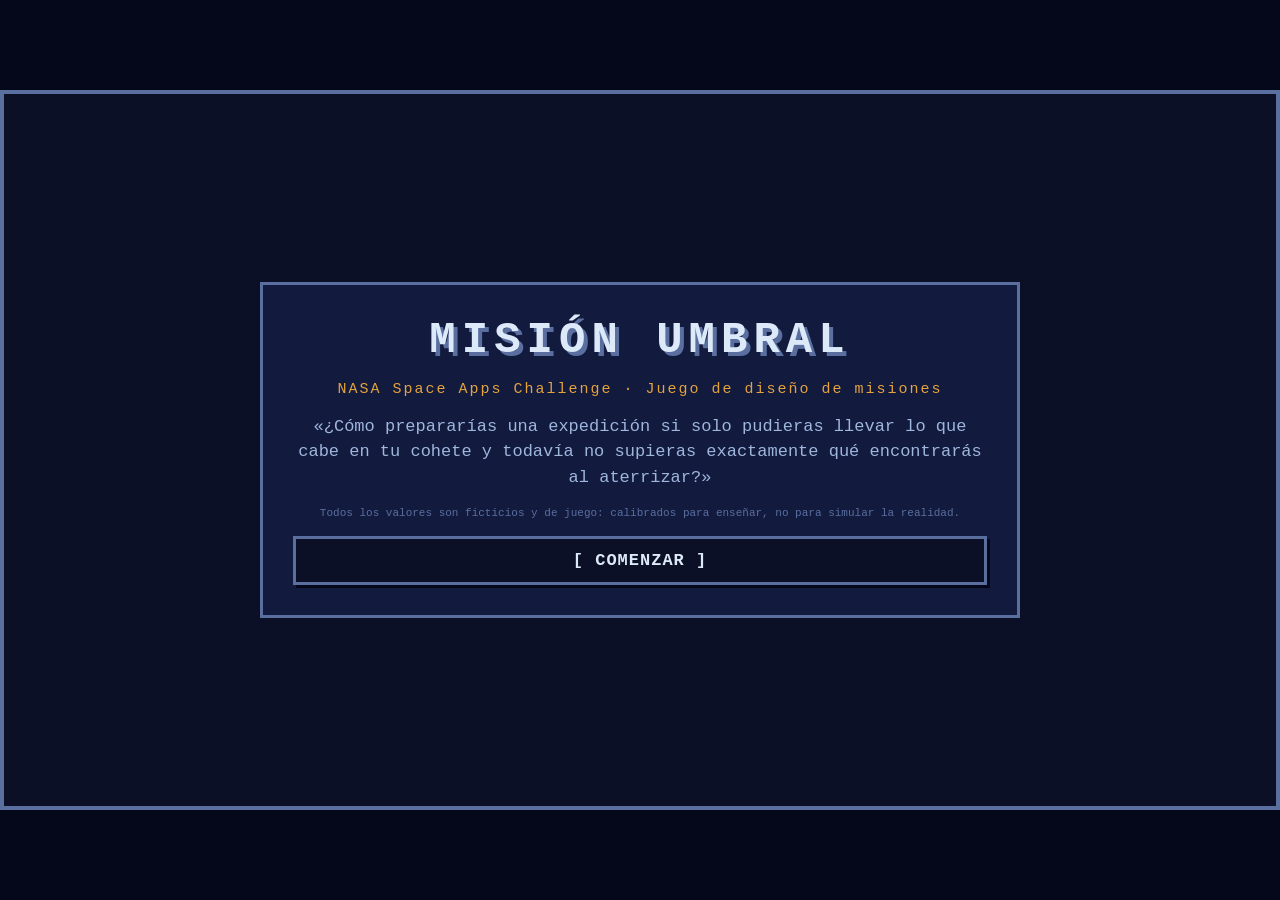
==== index.html @ 5f5737bf "chore: titulo corto de la pestana" ====
<!doctype html>
<html lang="es">
<head>
  <meta charset="utf-8">
  <meta name="viewport" content="width=device-width, initial-scale=1">
  <title>Misión Umbral</title>
  <link rel="stylesheet" href="css/style.css">
</head>
<body>
  <div id="marco">
    <div id="juego"></div>
  </div>
  <script src="js/datos.js"></script>
  <script src="js/motor.js"></script>
  <script src="js/ui.js"></script>
</body>
</html>
---- css/style.css ----
/* MISIÓN UMBRAL — estilos. Pantalla fija 1280×720, estética pixel. */

:root {
  --fondo: #0b1026;
  --panel: #121a3e;
  --borde: #5a6fa0;
  --texto: #dce9f8;
  --apagado: #9fb6dd;
  --acento: #e4a33c;
  --ok: #6fd08c;
  --ambar: #e4a33c;
  --rojo: #e05c5c;
  --nieve: #8fa3cc;
}

* { box-sizing: border-box; margin: 0; padding: 0; }

html, body {
  height: 100%;
  background: #05081a;
  overflow: hidden;
  font-family: 'Courier New', Consolas, monospace;
  color: var(--texto);
}

#marco {
  width: 100vw; height: 100vh;
  display: flex; align-items: center; justify-content: center;
}

#juego {
  width: 1280px; height: 720px;
  flex: 0 0 auto;
  background: var(--fondo);
  transform-origin: center center;
  display: flex; flex-direction: column;
  border: 4px solid var(--borde);
  image-rendering: pixelated;
  position: relative;
  overflow: hidden;
}

/* ---------- cabecera y consola ---------- */

.cabecera {
  display: flex; gap: 16px; align-items: center;
  padding: 10px 16px; min-height: 64px;
  border-bottom: 4px solid var(--borde);
  background: var(--panel);
}

.barra { display: flex; align-items: center; gap: 8px; min-width: 240px; }
.b-icono { font-size: 20px; }
.b-pista {
  width: 110px; height: 14px;
  border: 2px solid var(--borde); background: var(--fondo);
}
.b-relleno { height: 100%; background: var(--nieve); }
.barra.ambar .b-relleno { background: var(--ambar); }
.barra.rojo .b-relleno { background: var(--rojo); }
.b-num { font-size: 14px; font-weight: bold; white-space: nowrap; }

.chips { display: flex; gap: 8px; margin-left: auto; flex-wrap: wrap; justify-content: flex-end; }
.chip {
  border: 2px solid var(--borde); background: var(--fondo);
  padding: 4px 8px; font-size: 13px; font-weight: bold; white-space: nowrap;
}
.chip-reg.ok { border-color: var(--ok); color: var(--ok); }
.chip-reg.ambar { border-color: var(--ambar); color: var(--ambar); }
.chip-reg.rojo { border-color: var(--rojo); color: var(--rojo); }

.consola {
  margin-top: auto;
  border-top: 4px solid var(--borde);
  background: var(--panel);
  padding: 10px 16px; font-size: 15px; min-height: 42px;
  color: var(--acento);
}

/* ---------- paneles ---------- */

main.hangar {
  flex: 1; display: grid;
  grid-template-columns: 1fr 1.15fr 1fr;
  gap: 10px; padding: 10px 12px;
  min-height: 0;
}

.panel {
  border: 3px solid var(--borde); background: var(--panel);
  padding: 10px 12px; overflow: hidden;
  display: flex; flex-direction: column; gap: 6px;
}

.panel h2 {
  font-size: 14px; letter-spacing: 1px; color: var(--acento);
  border-bottom: 2px solid var(--borde); padding-bottom: 4px;
}

.panel h3 { font-size: 13px; color: var(--apagado); margin: 6px 0 2px; }

#cv-mapa { width: 100%; height: auto; image-rendering: pixelated; border: 2px solid var(--borde); }
.escena { width: 1280px; height: 440px; image-rendering: pixelated; display: block; }

.dato { font-size: 13px; color: var(--apagado); line-height: 1.35; }
.nota { font-size: 11px; color: var(--borde); line-height: 1.3; margin-top: auto; }
.alerta { color: var(--rojo); font-weight: bold; }
.ambar { color: var(--ambar); font-weight: bold; }
.ok { color: var(--ok); font-weight: bold; }

/* ---------- listas de equipo ---------- */

.lista { overflow-y: auto; display: flex; flex-direction: column; gap: 4px; min-height: 0; }
.item {
  display: flex; align-items: center; gap: 8px;
  border: 2px solid var(--borde); padding: 5px 8px; font-size: 13px;
  background: var(--fondo);
}
.item.elegido { border-color: var(--acento); }
.i-icono { width: 22px; text-align: center; }
.i-nombre { flex: 1; }
.i-datos { color: var(--apagado); font-size: 12px; white-space: nowrap; }

/* ---------- botones ---------- */

.btn {
  font-family: inherit; font-weight: bold; font-size: 14px;
  letter-spacing: 1px; cursor: pointer;
  color: var(--texto); background: var(--fondo);
  border: 3px solid var(--borde);
  padding: 8px 12px;
  box-shadow: 3px 3px 0 #05081a;
}
.btn:hover:not(:disabled) { border-color: var(--acento); color: var(--acento); }
.btn:active:not(:disabled) { transform: translate(2px, 2px); box-shadow: 1px 1px 0 #05081a; }
.btn:disabled { opacity: 0.4; cursor: not-allowed; }
.btn.activo { border-color: var(--acento); color: var(--acento); background: #1a2350; }
.btn.grande { font-size: 17px; padding: 12px 22px; }
.btn.peligro { border-color: var(--rojo); }
.btn.peligro:hover:not(:disabled) { color: var(--rojo); }
.btn.mini { font-size: 11px; padding: 4px 8px; box-shadow: 2px 2px 0 #05081a; }

.fila-botones { display: flex; gap: 8px; flex-wrap: wrap; justify-content: center; padding: 4px 0; }

/* ---------- tablas ---------- */

.tabla { border-collapse: collapse; width: 100%; font-size: 13px; }
.tabla th, .tabla td {
  border: 2px solid var(--borde); padding: 4px 6px; text-align: center;
}
.tabla th { color: var(--acento); }
.tabla td:first-child { text-align: left; }

/* ---------- bandas (viaje / superficie) ---------- */

.banda {
  padding: 10px 16px; text-align: center;
  display: flex; flex-direction: column; gap: 8px;
  font-size: 15px;
}
.banda.evento { border-top: 3px solid var(--ambar); }

.comparar { display: flex; gap: 14px; justify-content: center; }
.opcion {
  border: 3px solid var(--borde); background: var(--panel);
  padding: 10px 14px; min-width: 280px;
  display: flex; flex-direction: column; gap: 6px; font-size: 14px;
}
.opcion h3 { color: var(--acento); font-size: 13px; }

/* ---------- centro (intro / informe) ---------- */

.centro {
  flex: 1; display: flex; align-items: center; justify-content: center;
  padding: 20px;
}
.intro { max-width: 760px; text-align: center; gap: 16px; padding: 30px; }
.titulo-grande {
  font-size: 44px; letter-spacing: 6px; color: var(--texto);
  text-shadow: 4px 4px 0 var(--borde);
}
.subtitulo { color: var(--acento); font-size: 15px; letter-spacing: 2px; }
.pregunta { font-size: 17px; line-height: 1.5; color: var(--apagado); }

.informe { max-width: 1100px; width: 100%; max-height: 660px; padding: 18px 26px; gap: 8px; }
.informe h1 { font-size: 26px; letter-spacing: 3px; }
.causal { font-size: 15px; line-height: 1.45; }
.dos-columnas { display: grid; grid-template-columns: 1fr 1.2fr; gap: 18px; }
.informe ul { list-style: none; font-size: 13px; }
.historial li { margin-bottom: 6px; line-height: 1.3; color: var(--apagado); }
.historial b { color: var(--texto); }

/* ---------- modal ---------- */

.velo {
  position: absolute; inset: 0;
  background: rgba(5, 8, 26, 0.85);
  display: flex; align-items: center; justify-content: center;
  z-index: 10;
}
.modal { max-width: 720px; width: 90%; gap: 8px; padding: 20px 26px; font-size: 15px; }
.modal h2 { font-size: 16px; }
.modal hr { border: 1px solid var(--borde); margin: 6px 0; }
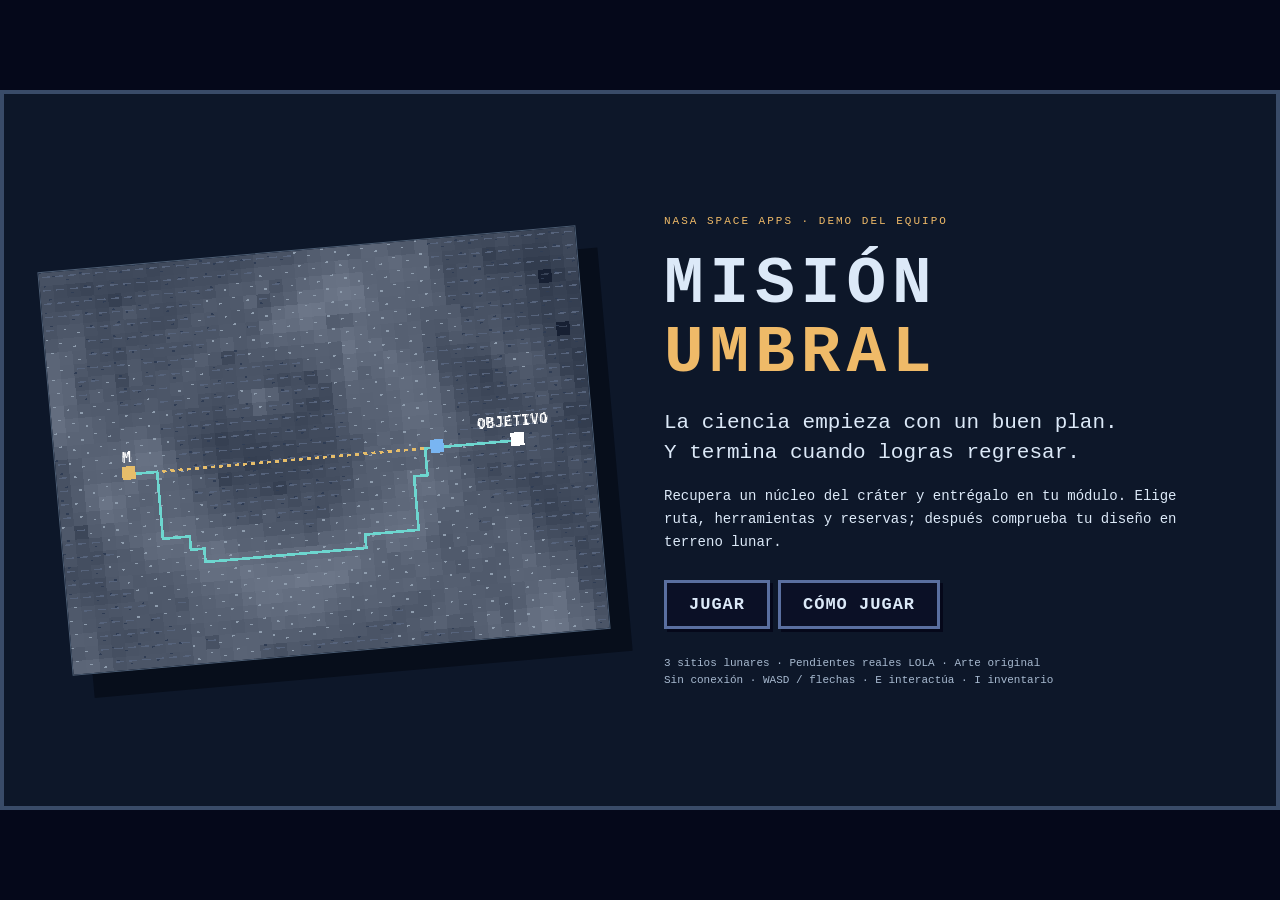
==== commit bee93aae: "feat(lunar): mapas de pendientes NASA top-down, exploracion 2D, inventario y tutorial AIDA integrado" ====
--- a/index.html
+++ b/index.html
@@ -5,6 +5,7 @@
   <meta name="viewport" content="width=device-width, initial-scale=1">
   <title>Misión Umbral</title>
   <link rel="stylesheet" href="css/style.css">
+  <link rel="stylesheet" href="css/lunar.css">
 </head>
 <body>
   <div id="marco">
@@ -12,6 +13,10 @@
   </div>
   <script src="js/datos.js"></script>
   <script src="js/motor.js"></script>
+  <script src="data/nasa/processed/maps.js"></script>
+  <script src="js/lunar-datos.js"></script>
+  <script src="js/lunar-motor.js"></script>
   <script src="js/ui.js"></script>
+  <script src="js/lunar-ui.js"></script>
 </body>
 </html>
--- a/css/style.css
+++ b/css/style.css
@@ -65,6 +65,8 @@
   border: 2px solid var(--borde); background: var(--fondo);
   padding: 4px 8px; font-size: 13px; font-weight: bold; white-space: nowrap;
 }
+.chip.clicable { cursor: pointer; }
+.chip.clicable:hover { background: #1a2350; }
 .chip-reg.ok { border-color: var(--ok); color: var(--ok); }
 .chip-reg.ambar { border-color: var(--ambar); color: var(--ambar); }
 .chip-reg.rojo { border-color: var(--rojo); color: var(--rojo); }
@@ -101,6 +103,7 @@
 
 #cv-mapa { width: 100%; height: auto; image-rendering: pixelated; border: 2px solid var(--borde); }
 .escena { width: 1280px; height: 440px; image-rendering: pixelated; display: block; }
+.escena-viaje { height: 336px; }
 
 .dato { font-size: 13px; color: var(--apagado); line-height: 1.35; }
 .nota { font-size: 11px; color: var(--borde); line-height: 1.3; margin-top: auto; }
@@ -142,6 +145,20 @@
 
 .fila-botones { display: flex; gap: 8px; flex-wrap: wrap; justify-content: center; padding: 4px 0; }
 
+/* ---------- reserva por tramos ---------- */
+
+.reserva { display: flex; flex-direction: column; gap: 4px; }
+.reserva-fila { display: flex; align-items: center; gap: 6px; font-size: 12px; color: var(--apagado); }
+.reserva-fila .etq { width: 82px; color: var(--texto); }
+.reserva-fila .b-pista { flex: 1; width: auto; }
+.reserva-fila .num { white-space: nowrap; }
+.reserva-fila.ok .b-relleno { background: var(--ok); }
+.reserva-fila.ambar .b-relleno { background: var(--ambar); }
+.reserva-fila.rojo .b-relleno { background: var(--rojo); }
+.btn.mini.cuadrado { padding: 2px 7px; line-height: 1; }
+.chip.ok { border-color: var(--ok); color: var(--ok); }
+.chip.ambar { border-color: var(--ambar); color: var(--ambar); }
+
 /* ---------- tablas ---------- */
 
 .tabla { border-collapse: collapse; width: 100%; font-size: 13px; }
@@ -159,14 +176,16 @@
   font-size: 15px;
 }
 .banda.evento { border-top: 3px solid var(--ambar); }
+.banda.evento.despejado { border-top-color: var(--ok); }
 
 .comparar { display: flex; gap: 14px; justify-content: center; }
 .opcion {
   border: 3px solid var(--borde); background: var(--panel);
-  padding: 10px 14px; min-width: 280px;
-  display: flex; flex-direction: column; gap: 6px; font-size: 14px;
+  padding: 8px 12px; min-width: 280px;
+  display: flex; flex-direction: column; gap: 5px; font-size: 14px;
 }
 .opcion h3 { color: var(--acento); font-size: 13px; }
+.opcion .dato { font-size: 12px; }
 
 /* ---------- centro (intro / informe) ---------- */
 
@@ -185,10 +204,40 @@
 .informe { max-width: 1100px; width: 100%; max-height: 660px; padding: 18px 26px; gap: 8px; }
 .informe h1 { font-size: 26px; letter-spacing: 3px; }
 .causal { font-size: 15px; line-height: 1.45; }
+.informe.compacto { gap: 5px; padding-top: 12px; padding-bottom: 12px; }
+.informe.compacto .causal { font-size: 13px; line-height: 1.3; }
+.causal.comparacion { border-left: 4px solid var(--acento); padding-left: 10px; color: var(--acento); }
 .dos-columnas { display: grid; grid-template-columns: 1fr 1.2fr; gap: 18px; }
 .informe ul { list-style: none; font-size: 13px; }
 .historial li { margin-bottom: 6px; line-height: 1.3; color: var(--apagado); }
 .historial b { color: var(--texto); }
+
+/* ---------- glosario (tooltips de primera vez) ---------- */
+
+.termino {
+  border-bottom: 2px dotted var(--acento);
+  cursor: help;
+}
+.termino:hover { color: var(--acento); }
+
+.burbuja {
+  position: absolute; z-index: 20;
+  width: 330px;
+  pointer-events: none;          /* nunca bloquea lo que hay debajo... */
+  background: var(--panel);
+  border: 3px solid var(--acento);
+  box-shadow: 4px 4px 0 #05081a;
+  padding: 8px 10px;
+  font-size: 13px; line-height: 1.35; color: var(--texto);
+  display: flex; flex-direction: column; gap: 6px;
+}
+.burbuja::before {
+  content: ''; position: absolute; top: -9px; left: 14px;
+  border: 6px solid transparent; border-top: 0;
+  border-bottom-color: var(--acento);
+}
+.burbuja .btn { align-self: flex-end; pointer-events: auto; } /* ...salvo su propio botón */
+.burbuja.derecha::before { left: auto; right: 14px; }
 
 /* ---------- modal ---------- */
 
@@ -201,3 +250,61 @@
 .modal { max-width: 720px; width: 90%; gap: 8px; padding: 20px 26px; font-size: 15px; }
 .modal h2 { font-size: 16px; }
 .modal hr { border: 1px solid var(--borde); margin: 6px 0; }
+
+.control-resaltado {
+  position: relative;
+  z-index: 6;
+  outline: 3px solid var(--acento) !important;
+  box-shadow: 0 0 12px var(--acento);
+  animation: pulsoTutorial 1.2s infinite alternate ease-in-out;
+}
+
+@keyframes pulsoTutorial {
+  from { box-shadow: 0 0 4px var(--acento); }
+  to { box-shadow: 0 0 16px var(--acento); }
+}
+
+.banner-tutorial {
+  background: #0d1a3a;
+  border-bottom: 3px solid var(--acento);
+  padding: 10px 16px;
+  display: flex;
+  align-items: center;
+  justify-content: space-between;
+  gap: 12px;
+  font-size: 13px;
+  line-height: 1.4;
+  color: var(--texto);
+}
+.banner-tutorial .aida-avatar {
+  display: flex;
+  align-items: center;
+  gap: 8px;
+  font-weight: bold;
+  color: var(--acento);
+  white-space: nowrap;
+}
+.banner-tutorial .aida-texto {
+  flex: 1;
+}
+.banner-tutorial .aida-texto b {
+  color: #fff;
+}
+.banner-tutorial .aida-texto em {
+  color: var(--ok);
+  font-style: normal;
+}
+
+.ingenieria { border-left: 3px solid var(--acento); padding: 8px 10px; background: #101a35; font-size: 13px; line-height: 1.45; }
+.ingenieria h3 { color: var(--acento); font-size: 12px; margin-bottom: 6px; }
+.ingenieria ul { padding-left: 18px; }
+.uso-equipo { display: block; font-size: 11px; font-weight: normal; color: var(--apagado); line-height: 1.3; margin-top: 4px; }
+.controles { text-align: center; color: var(--acento); font-size: 13px; padding: 8px; }
+.comparacion { border: 2px solid var(--acento); padding: 10px; font-size: 14px; }
+.hangar > .panel, .modal, .informe { overflow-y: auto; }
+.modal { max-height: 90%; }
+@media (prefers-reduced-motion: no-preference) {
+  .b-relleno { transition: width 180ms ease; }
+  .banda.evento { animation: aparecer 300ms ease-out; }
+  @keyframes aparecer { from { opacity: 0; transform: translateY(8px); } to { opacity: 1; transform: translateY(0); } }
+}
--- a/css/lunar.css
+++ b/css/lunar.css
@@ -0,0 +1,43 @@
+.lunar { font-size:14px; border-color:#394b68!important; }
+.lunar button:focus-visible,.lunar select:focus-visible {outline:3px solid #94e7f2;outline-offset:2px}
+.lunar a {color:#94e7f2}.lunar small {color:#a8bad0;font-size:11px;line-height:1.5;display:block}
+.l-header {display:flex;align-items:center;gap:14px;padding:13px 18px;background:#111c31;border-bottom:1px solid #3b4a61;min-height:65px}
+.l-header b {letter-spacing:2px}.l-header small {font-size:9px;letter-spacing:1px;margin-top:4px}
+.l-header nav {display:flex;gap:20px;flex:1;justify-content:center;color:#8397b2;font-size:11px}
+.l-header nav .active {color:#f3bb66}.l-header .btn {font-size:10px;padding:7px}
+.l-kicker {font-size:11px;color:#efba68;letter-spacing:2px;margin-bottom:8px}
+.l-intro {height:100%;display:grid;grid-template-columns:1fr 1fr;align-items:center;background:#0d1729;position:relative;padding:50px;gap:48px}
+.l-intro canvas {width:540px;height:405px;image-rendering:pixelated;border:1px solid #4c5d73;transform:rotate(-5deg);box-shadow:20px 24px 0 #070e1b}
+.l-intro section {z-index:1}.l-intro h1 {font-size:66px;line-height:1.05;letter-spacing:6px;margin:20px 0}.l-intro em {font-style:normal;color:#efba68}
+.l-intro p {line-height:1.65;margin-bottom:18px}.l-intro .l-lead {font-size:21px;line-height:1.4}.l-intro .fila-botones {justify-content:flex-start;margin:22px 0}
+.l-hangar {display:grid;grid-template-columns:1.05fr .9fr 1.05fr;gap:12px;padding:12px;flex:1;min-height:0}
+.l-panel {border:1px solid #3c4d65;background:#101b2e;padding:14px;display:flex;flex-direction:column;gap:10px;min-height:0;overflow-y:auto}
+.l-panel h2 {font-size:19px;line-height:1.3;color:#e4ecf4}.l-panel label {font-size:11px;color:#a8bad0;display:flex;flex-direction:column;gap:5px}
+.lunar select {width:100%;color:#e5ecf4;background:#16253a;border:1px solid #52637c;padding:8px;font:13px 'Courier New',monospace}
+#l-map {width:100%;height:190px;object-fit:contain;background:#080f1e;image-rendering:pixelated}
+.l-legend {display:flex;gap:12px;font-size:10px;color:#c6d4e4;justify-content:center}
+.l-route {text-align:left;background:#162338;color:#e1e9f5;border:1px solid #4b5a70;padding:9px;font:12px 'Courier New',monospace;cursor:pointer}
+.l-route span {display:block;margin:5px 0}.lunar .chosen {border-color:#e9b568!important;background:#273047!important}.l-route b {color:#f3be75}
+.l-tabs {display:grid;grid-template-columns:1fr 1fr;gap:4px}.l-tabs button {padding:8px 3px;font:11px 'Courier New',monospace;background:#142237;color:#d7e3f0;border:1px solid #526179;cursor:pointer}
+.l-items {display:flex;flex-direction:column;gap:5px}.l-items button {display:flex;align-items:center;justify-content:space-between;gap:4px;text-align:left;padding:9px 7px;font:12px 'Courier New',monospace;color:#e1eaf5;background:#162338;border:1px solid #4b5a70;cursor:pointer}
+.l-items small {font-size:10px}.l-detail {padding:13px;border-left:2px solid #e4a33c;background:#17243b;min-height:155px;display:flex;flex-direction:column;gap:9px}.l-detail p {line-height:1.5;font-size:13px}.l-detail .btn {align-self:flex-start;font-size:12px}.l-load {border-top:1px solid #526179;padding-top:10px;font-size:12px;line-height:1.6}
+.l-big {display:flex;align-items:baseline;gap:12px}.l-big strong {font-size:39px;color:#f4c17d}.l-big span {font-size:12px;color:#acbfd5}.l-energy {height:8px;background:#283850}.l-energy span {display:block;background:#d3a05a;height:100%}
+.l-table {width:100%;border-collapse:collapse;font-size:12px}.l-table td,.l-table th {padding:8px 2px;border-bottom:1px solid #324359;text-align:left}.l-table td:last-child,.l-table th:last-child {text-align:right;white-space:nowrap}.l-table th {color:#f0c180}
+.l-check {padding:10px;background:#152c32;border:1px solid #416455;font-size:12px;line-height:1.5}.l-check p+p {margin-top:6px}.l-check.danger {border-color:#c56b75;background:#321e2c}
+.l-footer {padding:9px 16px;min-height:35px;background:#15233a;border-top:1px solid #40526b;font-size:12px;color:#d5e1ed;line-height:1.4}
+.l-travel {display:grid;grid-template-columns:1fr 1.1fr;gap:40px;padding:45px;flex:1;align-items:center}.l-travel h1 {font-size:33px;line-height:1.25;margin:15px 0 20px}.l-travel p {line-height:1.6}.l-travel canvas {width:100%;image-rendering:pixelated;margin:20px 0}.l-options {display:grid;grid-template-columns:1fr 1fr;gap:12px}.l-options article {border:1px solid #58647c;padding:12px;display:flex;flex-direction:column;gap:12px}.l-options h3 {color:#efbb70}
+.l-surface {flex:1;min-height:0;display:flex;flex-direction:column}.l-hud {display:flex;justify-content:space-between;padding:12px 18px;gap:14px;background:#152239}.l-hud b {display:block;margin-top:5px;font-size:14px}.l-hud small {font-size:10px}.l-field {position:relative;flex:1;min-height:0;background:#131d2b;overflow:hidden}#l-field {width:100%;height:100%;object-fit:contain;image-rendering:pixelated;display:block}.l-minimap {position:absolute;right:14px;top:14px;border:2px solid #61738b;background:#101b2e;padding:5px;width:174px}.l-minimap canvas {width:160px;height:120px;display:block;image-rendering:pixelated}.l-minimap span {font-size:9px;display:block;margin-top:4px}.l-compass {position:absolute;left:18px;top:15px;color:white;font-size:13px;background:#152239;padding:6px}.l-interaction {display:flex;align-items:center;justify-content:space-between;gap:12px;padding:12px 16px;background:#152239;min-height:70px}.l-interaction>div {flex:1}.l-interaction small {margin-top:6px}.l-interaction .btn {font-size:11px;padding:8px}
+.l-report {width:880px;margin:auto;padding:20px;overflow-y:auto;max-height:580px}.l-report h1 {font-size:34px;margin:12px 0}.l-score {display:flex;align-items:center;gap:20px;padding:15px 0;border-bottom:1px solid #48607b}.l-score strong {font-size:45px;color:#e8bb6e}.l-score span {font-size:12px;line-height:1.5}.l-score b {margin-left:auto;color:#82d5b5;font-size:12px}.l-cause {font-size:15px;line-height:1.6;margin:18px 0}.l-report .l-table {margin:15px 0}.l-report .fila-botones {margin-top:18px}.l-modal {background:#111e32!important;border-color:#6b819e!important;gap:15px!important;line-height:1.6}.l-modal .l-detail {min-height:100px}.banner-tutorial {min-height:62px;font-size:12px!important;padding:8px 14px!important}.banner-tutorial p {flex:1}.banner-tutorial .btn {font-size:10px}
+/* Keep the complete default plan and launch action visible with AIDA open. */
+.l-hangar .l-panel {gap:7px;padding:12px}
+.l-hangar #l-map {height:145px;flex-shrink:0}
+.l-hangar .l-route {padding:7px;flex-shrink:0}
+.l-hangar .l-table td,.l-hangar .l-table th {padding:5px 2px}
+.l-hangar .l-big strong {font-size:31px}
+.l-hangar .l-detail {min-height:140px;padding:10px;gap:7px}
+.l-hangar .l-check {padding:7px}
+.l-hangar .btn {font-size:12px;padding:7px 9px}
+.l-hangar .btn.grande {font-size:14px;padding:9px}
+.l-hangar .l-kicker {margin-bottom:4px}
+.l-hangar .l-panel>p {font-size:12px;line-height:1.4}
+.l-hangar .l-panel:last-child>button[data-l="launch"] {position:sticky;bottom:0;background:#25314a;flex-shrink:0;margin-top:auto}
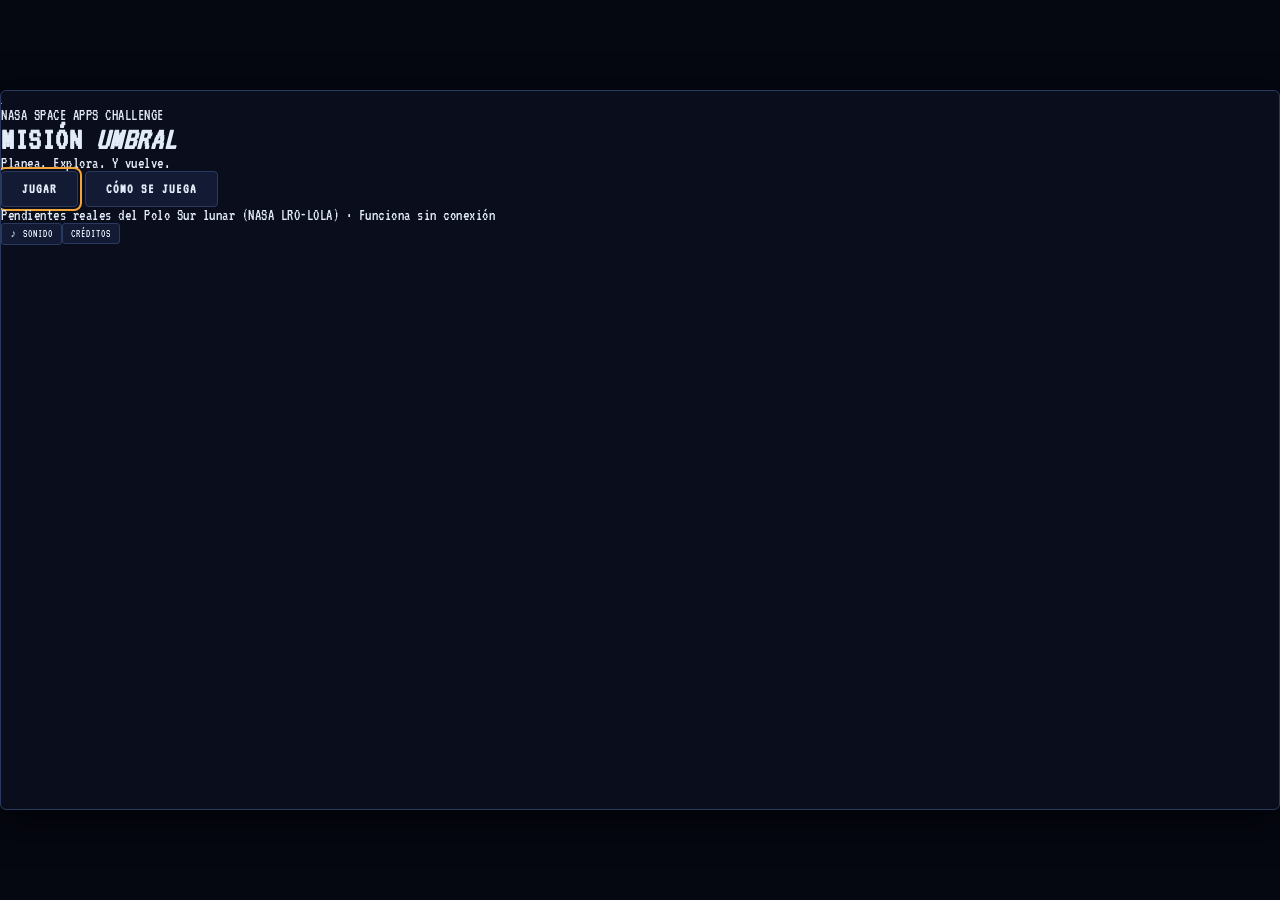
==== commit e6fb7611: "style(typography): tipografia pixel art VT323 / Courier New y pixel rendering en interfaz" ====
--- a/index.html
+++ b/index.html
@@ -4,6 +4,9 @@
   <meta charset="utf-8">
   <meta name="viewport" content="width=device-width, initial-scale=1">
   <title>Misión Umbral</title>
+  <link rel="preconnect" href="https://fonts.googleapis.com">
+  <link rel="preconnect" href="https://fonts.gstatic.com" crossorigin>
+  <link href="https://fonts.googleapis.com/css2?family=Press+Start+2P&family=VT323&display=swap" rel="stylesheet">
   <link rel="stylesheet" href="css/style.css">
   <link rel="stylesheet" href="css/lunar.css">
 </head>
--- a/css/style.css
+++ b/css/style.css
@@ -1,26 +1,39 @@
-/* MISIÓN UMBRAL — estilos. Pantalla fija 1280×720, estética pixel. */
+/* MISIÓN UMBRAL — estilos con estética espacial limpia, minimalista y legible. */
 
 :root {
-  --fondo: #0b1026;
-  --panel: #121a3e;
-  --borde: #5a6fa0;
-  --texto: #dce9f8;
-  --apagado: #9fb6dd;
-  --acento: #e4a33c;
-  --ok: #6fd08c;
-  --ambar: #e4a33c;
-  --rojo: #e05c5c;
-  --nieve: #8fa3cc;
+  --fondo: #0a0e1c;
+  --panel: #10162b;
+  --panel-destacado: #151d38;
+  --borde: #2a3a5e;
+  --borde-tenue: #1c2742;
+  --texto: #e2ecf8;
+  --apagado: #8a9fc4;
+  --acento: #f0a53b;
+  --acento-hover: #ffbe5e;
+  --ok: #52c785;
+  --ambar: #e8a838;
+  --rojo: #e85555;
+  --nieve: #7890b8;
+  --radio: 6px;
 }
 
 * { box-sizing: border-box; margin: 0; padding: 0; }
+
+button, input, select, textarea {
+  font-family: inherit;
+  color: inherit;
+}
 
 html, body {
   height: 100%;
-  background: #05081a;
+  background: #050711;
   overflow: hidden;
-  font-family: 'Courier New', Consolas, monospace;
+  font-family: 'VT323', 'Courier New', Consolas, monospace;
+  font-size: 16px;
+  letter-spacing: 0.5px;
   color: var(--texto);
+  image-rendering: pixelated;
+  -webkit-font-smoothing: none;
 }
 
 #marco {
@@ -34,7 +47,9 @@
   background: var(--fondo);
   transform-origin: center center;
   display: flex; flex-direction: column;
-  border: 4px solid var(--borde);
+  border: 1px solid var(--borde);
+  border-radius: var(--radio);
+  box-shadow: 0 10px 40px rgba(0, 0, 0, 0.6);
   image-rendering: pixelated;
   position: relative;
   overflow: hidden;
@@ -44,39 +59,44 @@
 
 .cabecera {
   display: flex; gap: 16px; align-items: center;
-  padding: 10px 16px; min-height: 64px;
-  border-bottom: 4px solid var(--borde);
+  padding: 10px 20px; min-height: 58px;
+  border-bottom: 1px solid var(--borde);
   background: var(--panel);
 }
 
-.barra { display: flex; align-items: center; gap: 8px; min-width: 240px; }
-.b-icono { font-size: 20px; }
+.barra { display: flex; align-items: center; gap: 8px; min-width: 220px; }
+.b-icono { font-size: 16px; opacity: 0.9; }
 .b-pista {
-  width: 110px; height: 14px;
-  border: 2px solid var(--borde); background: var(--fondo);
-}
-.b-relleno { height: 100%; background: var(--nieve); }
+  width: 110px; height: 10px;
+  border-radius: 4px;
+  border: 1px solid var(--borde); background: var(--fondo);
+  overflow: hidden;
+}
+.b-relleno { height: 100%; background: var(--nieve); transition: width 0.3s ease; }
 .barra.ambar .b-relleno { background: var(--ambar); }
 .barra.rojo .b-relleno { background: var(--rojo); }
-.b-num { font-size: 14px; font-weight: bold; white-space: nowrap; }
-
-.chips { display: flex; gap: 8px; margin-left: auto; flex-wrap: wrap; justify-content: flex-end; }
+.b-num { font-size: 13px; font-weight: 600; white-space: nowrap; color: var(--texto); }
+
+.chips { display: flex; gap: 8px; margin-left: auto; flex-wrap: wrap; justify-content: flex-end; align-items: center; }
 .chip {
-  border: 2px solid var(--borde); background: var(--fondo);
-  padding: 4px 8px; font-size: 13px; font-weight: bold; white-space: nowrap;
-}
-.chip.clicable { cursor: pointer; }
-.chip.clicable:hover { background: #1a2350; }
+  border: 1px solid var(--borde); background: rgba(255, 255, 255, 0.03);
+  border-radius: 4px;
+  padding: 4px 10px; font-size: 12px; font-weight: 600; white-space: nowrap;
+}
+.chip.clicable { cursor: pointer; transition: all 0.2s ease; }
+.chip.clicable:hover { background: var(--panel-destacado); border-color: var(--acento); }
 .chip-reg.ok { border-color: var(--ok); color: var(--ok); }
 .chip-reg.ambar { border-color: var(--ambar); color: var(--ambar); }
 .chip-reg.rojo { border-color: var(--rojo); color: var(--rojo); }
 
 .consola {
   margin-top: auto;
-  border-top: 4px solid var(--borde);
-  background: var(--panel);
-  padding: 10px 16px; font-size: 15px; min-height: 42px;
+  border-top: 1px solid var(--borde);
+  background: #090e1c;
+  padding: 9px 20px; font-size: 15px; min-height: 38px;
   color: var(--acento);
+  display: flex; align-items: center; gap: 8px;
+  font-family: inherit;
 }
 
 /* ---------- paneles ---------- */
@@ -84,88 +104,106 @@
 main.hangar {
   flex: 1; display: grid;
   grid-template-columns: 1fr 1.15fr 1fr;
-  gap: 10px; padding: 10px 12px;
+  gap: 12px; padding: 12px 16px;
   min-height: 0;
+  background: var(--fondo);
 }
 
 .panel {
-  border: 3px solid var(--borde); background: var(--panel);
-  padding: 10px 12px; overflow: hidden;
-  display: flex; flex-direction: column; gap: 6px;
+  border: 1px solid var(--borde); background: var(--panel);
+  border-radius: var(--radio);
+  padding: 12px 14px; overflow: hidden;
+  display: flex; flex-direction: column; gap: 8px;
 }
 
 .panel h2 {
-  font-size: 14px; letter-spacing: 1px; color: var(--acento);
-  border-bottom: 2px solid var(--borde); padding-bottom: 4px;
-}
-
-.panel h3 { font-size: 13px; color: var(--apagado); margin: 6px 0 2px; }
-
-#cv-mapa { width: 100%; height: auto; image-rendering: pixelated; border: 2px solid var(--borde); }
+  font-size: 12px; font-weight: 700; letter-spacing: 1.5px; color: var(--acento);
+  border-bottom: 1px solid var(--borde-tenue); padding-bottom: 6px;
+  margin-bottom: 2px;
+}
+
+.panel h3 { font-size: 12px; font-weight: 600; color: var(--apagado); margin: 4px 0 2px; }
+
+#cv-mapa {
+  width: 100%; height: auto; image-rendering: pixelated;
+  border: 1px solid var(--borde); border-radius: 4px; background: #060914;
+}
 .escena { width: 1280px; height: 440px; image-rendering: pixelated; display: block; }
 .escena-viaje { height: 336px; }
 
-.dato { font-size: 13px; color: var(--apagado); line-height: 1.35; }
-.nota { font-size: 11px; color: var(--borde); line-height: 1.3; margin-top: auto; }
-.alerta { color: var(--rojo); font-weight: bold; }
-.ambar { color: var(--ambar); font-weight: bold; }
-.ok { color: var(--ok); font-weight: bold; }
+.dato { font-size: 12px; color: var(--apagado); line-height: 1.4; }
+.nota { font-size: 11px; color: #5f749a; line-height: 1.35; margin-top: auto; }
+.alerta { color: var(--rojo); font-weight: 600; }
+.ambar { color: var(--ambar); font-weight: 600; }
+.ok { color: var(--ok); font-weight: 600; }
 
 /* ---------- listas de equipo ---------- */
 
-.lista { overflow-y: auto; display: flex; flex-direction: column; gap: 4px; min-height: 0; }
+.lista { overflow-y: auto; display: flex; flex-direction: column; gap: 5px; min-height: 0; padding-right: 3px; }
+.lista::-webkit-scrollbar { width: 4px; }
+.lista::-webkit-scrollbar-thumb { background: var(--borde); border-radius: 2px; }
+
 .item {
   display: flex; align-items: center; gap: 8px;
-  border: 2px solid var(--borde); padding: 5px 8px; font-size: 13px;
-  background: var(--fondo);
-}
-.item.elegido { border-color: var(--acento); }
-.i-icono { width: 22px; text-align: center; }
-.i-nombre { flex: 1; }
-.i-datos { color: var(--apagado); font-size: 12px; white-space: nowrap; }
-
-/* ---------- botones ---------- */
+  border: 1px solid var(--borde-tenue); padding: 6px 10px; font-size: 12px;
+  background: rgba(255, 255, 255, 0.02);
+  border-radius: 4px;
+  transition: border-color 0.2s, background 0.2s;
+}
+.item:hover { background: rgba(255, 255, 255, 0.04); }
+.item.elegido { border-color: var(--acento); background: rgba(240, 165, 59, 0.08); }
+.i-icono { width: 20px; text-align: center; font-size: 14px; }
+.i-nombre { flex: 1; font-weight: 500; }
+.i-datos { color: var(--apagado); font-size: 11px; white-space: nowrap; }
+
+/* ---------- botones minimalistas ---------- */
 
 .btn {
-  font-family: inherit; font-weight: bold; font-size: 14px;
+  font-family: inherit; font-weight: normal; font-size: 14px;
   letter-spacing: 1px; cursor: pointer;
-  color: var(--texto); background: var(--fondo);
-  border: 3px solid var(--borde);
-  padding: 8px 12px;
-  box-shadow: 3px 3px 0 #05081a;
-}
-.btn:hover:not(:disabled) { border-color: var(--acento); color: var(--acento); }
-.btn:active:not(:disabled) { transform: translate(2px, 2px); box-shadow: 1px 1px 0 #05081a; }
-.btn:disabled { opacity: 0.4; cursor: not-allowed; }
-.btn.activo { border-color: var(--acento); color: var(--acento); background: #1a2350; }
-.btn.grande { font-size: 17px; padding: 12px 22px; }
-.btn.peligro { border-color: var(--rojo); }
-.btn.peligro:hover:not(:disabled) { color: var(--rojo); }
-.btn.mini { font-size: 11px; padding: 4px 8px; box-shadow: 2px 2px 0 #05081a; }
+  color: var(--texto); background: #131a33;
+  border: 1px solid var(--borde);
+  border-radius: 4px;
+  padding: 6px 12px;
+  box-shadow: none;
+  transition: all 0.15s ease-in-out;
+}
+.btn:hover:not(:disabled) {
+  border-color: var(--acento); color: #fff; background: #1b2548;
+}
+.btn:active:not(:disabled) { transform: scale(0.98); }
+.btn:disabled { opacity: 0.35; cursor: not-allowed; }
+.btn.activo {
+  border-color: var(--acento); color: #fff; background: rgba(240, 165, 59, 0.2);
+}
+.btn.grande { font-size: 14px; font-weight: 700; padding: 10px 20px; }
+.btn.peligro { border-color: var(--rojo); color: #ff9191; background: rgba(232, 85, 85, 0.12); }
+.btn.peligro:hover:not(:disabled) { color: #fff; background: var(--rojo); border-color: var(--rojo); }
+.btn.mini { font-size: 11px; padding: 4px 8px; border-radius: 3px; }
 
 .fila-botones { display: flex; gap: 8px; flex-wrap: wrap; justify-content: center; padding: 4px 0; }
 
 /* ---------- reserva por tramos ---------- */
 
-.reserva { display: flex; flex-direction: column; gap: 4px; }
-.reserva-fila { display: flex; align-items: center; gap: 6px; font-size: 12px; color: var(--apagado); }
-.reserva-fila .etq { width: 82px; color: var(--texto); }
-.reserva-fila .b-pista { flex: 1; width: auto; }
-.reserva-fila .num { white-space: nowrap; }
+.reserva { display: flex; flex-direction: column; gap: 5px; }
+.reserva-fila { display: flex; align-items: center; gap: 8px; font-size: 11px; color: var(--apagado); }
+.reserva-fila .etq { width: 75px; color: var(--texto); font-weight: 500; }
+.reserva-fila .b-pista { flex: 1; width: auto; height: 6px; }
+.reserva-fila .num { white-space: nowrap; font-size: 11px; }
 .reserva-fila.ok .b-relleno { background: var(--ok); }
 .reserva-fila.ambar .b-relleno { background: var(--ambar); }
 .reserva-fila.rojo .b-relleno { background: var(--rojo); }
-.btn.mini.cuadrado { padding: 2px 7px; line-height: 1; }
+.btn.mini.cuadrado { padding: 1px 6px; font-size: 11px; line-height: 1.2; }
 .chip.ok { border-color: var(--ok); color: var(--ok); }
 .chip.ambar { border-color: var(--ambar); color: var(--ambar); }
 
-/* ---------- tablas ---------- */
-
-.tabla { border-collapse: collapse; width: 100%; font-size: 13px; }
+/* ---------- tablas limpias ---------- */
+
+.tabla { border-collapse: collapse; width: 100%; font-size: 12px; }
 .tabla th, .tabla td {
-  border: 2px solid var(--borde); padding: 4px 6px; text-align: center;
-}
-.tabla th { color: var(--acento); }
+  border: 1px solid var(--borde-tenue); padding: 5px 8px; text-align: center;
+}
+.tabla th { color: var(--acento); font-weight: 600; font-size: 11px; background: rgba(255, 255, 255, 0.02); }
 .tabla td:first-child { text-align: left; }
 
 /* ---------- bandas (viaje / superficie) ---------- */
@@ -173,116 +211,127 @@
 .banda {
   padding: 10px 16px; text-align: center;
   display: flex; flex-direction: column; gap: 8px;
-  font-size: 15px;
-}
-.banda.evento { border-top: 3px solid var(--ambar); }
-.banda.evento.despejado { border-top-color: var(--ok); }
+  font-size: 14px;
+}
+.banda.evento { border-top: 2px solid var(--ambar); background: rgba(232, 168, 56, 0.05); }
+.banda.evento.despejado { border-top-color: var(--ok); background: rgba(82, 199, 133, 0.05); }
 
 .comparar { display: flex; gap: 14px; justify-content: center; }
 .opcion {
-  border: 3px solid var(--borde); background: var(--panel);
-  padding: 8px 12px; min-width: 280px;
-  display: flex; flex-direction: column; gap: 5px; font-size: 14px;
-}
-.opcion h3 { color: var(--acento); font-size: 13px; }
-.opcion .dato { font-size: 12px; }
+  border: 1px solid var(--borde); background: var(--panel);
+  border-radius: var(--radio);
+  padding: 10px 14px; min-width: 270px;
+  display: flex; flex-direction: column; gap: 6px; font-size: 13px;
+}
+.opcion h3 { color: var(--acento); font-size: 12px; font-weight: 700; letter-spacing: 0.5px; }
+.opcion .dato { font-size: 11px; }
 
 /* ---------- centro (intro / informe) ---------- */
 
 .centro {
   flex: 1; display: flex; align-items: center; justify-content: center;
-  padding: 20px;
-}
-.intro { max-width: 760px; text-align: center; gap: 16px; padding: 30px; }
+  padding: 24px;
+}
+.intro { max-width: 680px; text-align: center; gap: 16px; padding: 36px 40px; }
 .titulo-grande {
-  font-size: 44px; letter-spacing: 6px; color: var(--texto);
-  text-shadow: 4px 4px 0 var(--borde);
-}
-.subtitulo { color: var(--acento); font-size: 15px; letter-spacing: 2px; }
-.pregunta { font-size: 17px; line-height: 1.5; color: var(--apagado); }
-
-.informe { max-width: 1100px; width: 100%; max-height: 660px; padding: 18px 26px; gap: 8px; }
-.informe h1 { font-size: 26px; letter-spacing: 3px; }
-.causal { font-size: 15px; line-height: 1.45; }
-.informe.compacto { gap: 5px; padding-top: 12px; padding-bottom: 12px; }
-.informe.compacto .causal { font-size: 13px; line-height: 1.3; }
-.causal.comparacion { border-left: 4px solid var(--acento); padding-left: 10px; color: var(--acento); }
-.dos-columnas { display: grid; grid-template-columns: 1fr 1.2fr; gap: 18px; }
-.informe ul { list-style: none; font-size: 13px; }
-.historial li { margin-bottom: 6px; line-height: 1.3; color: var(--apagado); }
+  font-size: 40px; letter-spacing: 5px; color: #fff;
+  font-weight: 800;
+  text-shadow: none;
+}
+.subtitulo { color: var(--acento); font-size: 13px; font-weight: 600; letter-spacing: 1.5px; }
+.pregunta { font-size: 15px; line-height: 1.6; color: var(--apagado); }
+
+.informe { max-width: 1000px; width: 100%; max-height: 640px; padding: 22px 30px; gap: 10px; }
+.informe h1 { font-size: 24px; letter-spacing: 2px; }
+.causal { font-size: 14px; line-height: 1.5; color: var(--texto); }
+.informe.compacto { gap: 6px; padding-top: 14px; padding-bottom: 14px; }
+.informe.compacto .causal { font-size: 12px; line-height: 1.4; }
+.causal.comparacion { border-left: 3px solid var(--acento); padding-left: 10px; color: var(--acento); }
+.dos-columnas { display: grid; grid-template-columns: 1fr 1.2fr; gap: 20px; }
+.informe ul { list-style: none; font-size: 12px; }
+.historial li { margin-bottom: 6px; line-height: 1.35; color: var(--apagado); font-size: 11px; }
 .historial b { color: var(--texto); }
 
 /* ---------- glosario (tooltips de primera vez) ---------- */
 
 .termino {
-  border-bottom: 2px dotted var(--acento);
+  border-bottom: 1px dotted var(--acento);
   cursor: help;
 }
 .termino:hover { color: var(--acento); }
 
 .burbuja {
   position: absolute; z-index: 20;
-  width: 330px;
-  pointer-events: none;          /* nunca bloquea lo que hay debajo... */
-  background: var(--panel);
-  border: 3px solid var(--acento);
-  box-shadow: 4px 4px 0 #05081a;
-  padding: 8px 10px;
-  font-size: 13px; line-height: 1.35; color: var(--texto);
-  display: flex; flex-direction: column; gap: 6px;
+  width: 310px;
+  pointer-events: none;
+  background: #141c36;
+  border: 1px solid var(--acento);
+  border-radius: var(--radio);
+  box-shadow: 0 8px 24px rgba(0, 0, 0, 0.6);
+  padding: 10px 12px;
+  font-size: 12px; line-height: 1.4; color: var(--texto);
+  display: flex; flex-direction: column; gap: 8px;
 }
 .burbuja::before {
-  content: ''; position: absolute; top: -9px; left: 14px;
+  content: ''; position: absolute; top: -6px; left: 16px;
   border: 6px solid transparent; border-top: 0;
   border-bottom-color: var(--acento);
 }
-.burbuja .btn { align-self: flex-end; pointer-events: auto; } /* ...salvo su propio botón */
-.burbuja.derecha::before { left: auto; right: 14px; }
+.burbuja .btn { align-self: flex-end; pointer-events: auto; }
+.burbuja.derecha::before { left: auto; right: 16px; }
 
 /* ---------- modal ---------- */
 
 .velo {
   position: absolute; inset: 0;
-  background: rgba(5, 8, 26, 0.85);
+  background: rgba(5, 7, 17, 0.82);
+  backdrop-filter: blur(2px);
   display: flex; align-items: center; justify-content: center;
   z-index: 10;
 }
-.modal { max-width: 720px; width: 90%; gap: 8px; padding: 20px 26px; font-size: 15px; }
-.modal h2 { font-size: 16px; }
-.modal hr { border: 1px solid var(--borde); margin: 6px 0; }
+.modal {
+  max-width: 660px; width: 90%; gap: 10px; padding: 22px 28px;
+  font-size: 13px; line-height: 1.5;
+  box-shadow: 0 12px 36px rgba(0, 0, 0, 0.7);
+}
+.modal h2 { font-size: 15px; color: var(--acento); font-weight: 700; letter-spacing: 1px; }
+.modal hr { border: 0; border-top: 1px solid var(--borde-tenue); margin: 6px 0; }
 
 .control-resaltado {
   position: relative;
   z-index: 6;
-  outline: 3px solid var(--acento) !important;
-  box-shadow: 0 0 12px var(--acento);
+  outline: 2px solid var(--acento) !important;
+  box-shadow: 0 0 12px rgba(240, 165, 59, 0.6) !important;
   animation: pulsoTutorial 1.2s infinite alternate ease-in-out;
 }
 
 @keyframes pulsoTutorial {
-  from { box-shadow: 0 0 4px var(--acento); }
-  to { box-shadow: 0 0 16px var(--acento); }
+  from { box-shadow: 0 0 4px rgba(240, 165, 59, 0.3); }
+  to { box-shadow: 0 0 14px rgba(240, 165, 59, 0.8); }
 }
 
 .banner-tutorial {
-  background: #0d1a3a;
-  border-bottom: 3px solid var(--acento);
-  padding: 10px 16px;
+  background: #0d162e;
+  border-bottom: 1px solid var(--acento);
+  padding: 8px 18px;
   display: flex;
   align-items: center;
   justify-content: space-between;
-  gap: 12px;
-  font-size: 13px;
-  line-height: 1.4;
+  gap: 14px;
+  font-size: 12px;
+  line-height: 1.45;
   color: var(--texto);
+  min-height: 52px;
 }
 .banner-tutorial .aida-avatar {
   display: flex;
   align-items: center;
-  gap: 8px;
-  font-weight: bold;
+  gap: 6px;
+  font-weight: 700;
   color: var(--acento);
   white-space: nowrap;
+  font-size: 11px;
+  letter-spacing: 0.5px;
 }
 .banner-tutorial .aida-texto {
   flex: 1;
@@ -293,18 +342,23 @@
 .banner-tutorial .aida-texto em {
   color: var(--ok);
   font-style: normal;
-}
-
-.ingenieria { border-left: 3px solid var(--acento); padding: 8px 10px; background: #101a35; font-size: 13px; line-height: 1.45; }
-.ingenieria h3 { color: var(--acento); font-size: 12px; margin-bottom: 6px; }
-.ingenieria ul { padding-left: 18px; }
-.uso-equipo { display: block; font-size: 11px; font-weight: normal; color: var(--apagado); line-height: 1.3; margin-top: 4px; }
-.controles { text-align: center; color: var(--acento); font-size: 13px; padding: 8px; }
-.comparacion { border: 2px solid var(--acento); padding: 10px; font-size: 14px; }
+  font-weight: 600;
+}
+
+.ingenieria {
+  border-left: 2px solid var(--acento); padding: 7px 10px;
+  background: rgba(240, 165, 59, 0.06); font-size: 11px; line-height: 1.4;
+  border-radius: 0 4px 4px 0;
+}
+.ingenieria h3 { color: var(--acento); font-size: 11px; font-weight: 700; margin-bottom: 4px; }
+.ingenieria ul { padding-left: 14px; }
+.uso-equipo { display: block; font-size: 10px; font-weight: normal; color: var(--apagado); line-height: 1.3; margin-top: 3px; }
+.controles { text-align: center; color: var(--apagado); font-size: 11px; padding: 6px; }
+.comparacion { border: 1px solid var(--acento); padding: 8px; font-size: 12px; border-radius: 4px; background: rgba(240, 165, 59, 0.05); }
 .hangar > .panel, .modal, .informe { overflow-y: auto; }
-.modal { max-height: 90%; }
+.modal { max-height: 88%; }
 @media (prefers-reduced-motion: no-preference) {
   .b-relleno { transition: width 180ms ease; }
-  .banda.evento { animation: aparecer 300ms ease-out; }
-  @keyframes aparecer { from { opacity: 0; transform: translateY(8px); } to { opacity: 1; transform: translateY(0); } }
-}
+  .banda.evento { animation: aparecer 250ms ease-out; }
+  @keyframes aparecer { from { opacity: 0; transform: translateY(6px); } to { opacity: 1; transform: translateY(0); } }
+}
--- a/css/lunar.css
+++ b/css/lunar.css
@@ -1,43 +1,82 @@
-.lunar { font-size:14px; border-color:#394b68!important; }
-.lunar button:focus-visible,.lunar select:focus-visible {outline:3px solid #94e7f2;outline-offset:2px}
-.lunar a {color:#94e7f2}.lunar small {color:#a8bad0;font-size:11px;line-height:1.5;display:block}
-.l-header {display:flex;align-items:center;gap:14px;padding:13px 18px;background:#111c31;border-bottom:1px solid #3b4a61;min-height:65px}
-.l-header b {letter-spacing:2px}.l-header small {font-size:9px;letter-spacing:1px;margin-top:4px}
-.l-header nav {display:flex;gap:20px;flex:1;justify-content:center;color:#8397b2;font-size:11px}
-.l-header nav .active {color:#f3bb66}.l-header .btn {font-size:10px;padding:7px}
-.l-kicker {font-size:11px;color:#efba68;letter-spacing:2px;margin-bottom:8px}
-.l-intro {height:100%;display:grid;grid-template-columns:1fr 1fr;align-items:center;background:#0d1729;position:relative;padding:50px;gap:48px}
-.l-intro canvas {width:540px;height:405px;image-rendering:pixelated;border:1px solid #4c5d73;transform:rotate(-5deg);box-shadow:20px 24px 0 #070e1b}
-.l-intro section {z-index:1}.l-intro h1 {font-size:66px;line-height:1.05;letter-spacing:6px;margin:20px 0}.l-intro em {font-style:normal;color:#efba68}
-.l-intro p {line-height:1.65;margin-bottom:18px}.l-intro .l-lead {font-size:21px;line-height:1.4}.l-intro .fila-botones {justify-content:flex-start;margin:22px 0}
-.l-hangar {display:grid;grid-template-columns:1.05fr .9fr 1.05fr;gap:12px;padding:12px;flex:1;min-height:0}
-.l-panel {border:1px solid #3c4d65;background:#101b2e;padding:14px;display:flex;flex-direction:column;gap:10px;min-height:0;overflow-y:auto}
-.l-panel h2 {font-size:19px;line-height:1.3;color:#e4ecf4}.l-panel label {font-size:11px;color:#a8bad0;display:flex;flex-direction:column;gap:5px}
-.lunar select {width:100%;color:#e5ecf4;background:#16253a;border:1px solid #52637c;padding:8px;font:13px 'Courier New',monospace}
-#l-map {width:100%;height:190px;object-fit:contain;background:#080f1e;image-rendering:pixelated}
-.l-legend {display:flex;gap:12px;font-size:10px;color:#c6d4e4;justify-content:center}
-.l-route {text-align:left;background:#162338;color:#e1e9f5;border:1px solid #4b5a70;padding:9px;font:12px 'Courier New',monospace;cursor:pointer}
-.l-route span {display:block;margin:5px 0}.lunar .chosen {border-color:#e9b568!important;background:#273047!important}.l-route b {color:#f3be75}
-.l-tabs {display:grid;grid-template-columns:1fr 1fr;gap:4px}.l-tabs button {padding:8px 3px;font:11px 'Courier New',monospace;background:#142237;color:#d7e3f0;border:1px solid #526179;cursor:pointer}
-.l-items {display:flex;flex-direction:column;gap:5px}.l-items button {display:flex;align-items:center;justify-content:space-between;gap:4px;text-align:left;padding:9px 7px;font:12px 'Courier New',monospace;color:#e1eaf5;background:#162338;border:1px solid #4b5a70;cursor:pointer}
-.l-items small {font-size:10px}.l-detail {padding:13px;border-left:2px solid #e4a33c;background:#17243b;min-height:155px;display:flex;flex-direction:column;gap:9px}.l-detail p {line-height:1.5;font-size:13px}.l-detail .btn {align-self:flex-start;font-size:12px}.l-load {border-top:1px solid #526179;padding-top:10px;font-size:12px;line-height:1.6}
-.l-big {display:flex;align-items:baseline;gap:12px}.l-big strong {font-size:39px;color:#f4c17d}.l-big span {font-size:12px;color:#acbfd5}.l-energy {height:8px;background:#283850}.l-energy span {display:block;background:#d3a05a;height:100%}
-.l-table {width:100%;border-collapse:collapse;font-size:12px}.l-table td,.l-table th {padding:8px 2px;border-bottom:1px solid #324359;text-align:left}.l-table td:last-child,.l-table th:last-child {text-align:right;white-space:nowrap}.l-table th {color:#f0c180}
-.l-check {padding:10px;background:#152c32;border:1px solid #416455;font-size:12px;line-height:1.5}.l-check p+p {margin-top:6px}.l-check.danger {border-color:#c56b75;background:#321e2c}
-.l-footer {padding:9px 16px;min-height:35px;background:#15233a;border-top:1px solid #40526b;font-size:12px;color:#d5e1ed;line-height:1.4}
-.l-travel {display:grid;grid-template-columns:1fr 1.1fr;gap:40px;padding:45px;flex:1;align-items:center}.l-travel h1 {font-size:33px;line-height:1.25;margin:15px 0 20px}.l-travel p {line-height:1.6}.l-travel canvas {width:100%;image-rendering:pixelated;margin:20px 0}.l-options {display:grid;grid-template-columns:1fr 1fr;gap:12px}.l-options article {border:1px solid #58647c;padding:12px;display:flex;flex-direction:column;gap:12px}.l-options h3 {color:#efbb70}
-.l-surface {flex:1;min-height:0;display:flex;flex-direction:column}.l-hud {display:flex;justify-content:space-between;padding:12px 18px;gap:14px;background:#152239}.l-hud b {display:block;margin-top:5px;font-size:14px}.l-hud small {font-size:10px}.l-field {position:relative;flex:1;min-height:0;background:#131d2b;overflow:hidden}#l-field {width:100%;height:100%;object-fit:contain;image-rendering:pixelated;display:block}.l-minimap {position:absolute;right:14px;top:14px;border:2px solid #61738b;background:#101b2e;padding:5px;width:174px}.l-minimap canvas {width:160px;height:120px;display:block;image-rendering:pixelated}.l-minimap span {font-size:9px;display:block;margin-top:4px}.l-compass {position:absolute;left:18px;top:15px;color:white;font-size:13px;background:#152239;padding:6px}.l-interaction {display:flex;align-items:center;justify-content:space-between;gap:12px;padding:12px 16px;background:#152239;min-height:70px}.l-interaction>div {flex:1}.l-interaction small {margin-top:6px}.l-interaction .btn {font-size:11px;padding:8px}
-.l-report {width:880px;margin:auto;padding:20px;overflow-y:auto;max-height:580px}.l-report h1 {font-size:34px;margin:12px 0}.l-score {display:flex;align-items:center;gap:20px;padding:15px 0;border-bottom:1px solid #48607b}.l-score strong {font-size:45px;color:#e8bb6e}.l-score span {font-size:12px;line-height:1.5}.l-score b {margin-left:auto;color:#82d5b5;font-size:12px}.l-cause {font-size:15px;line-height:1.6;margin:18px 0}.l-report .l-table {margin:15px 0}.l-report .fila-botones {margin-top:18px}.l-modal {background:#111e32!important;border-color:#6b819e!important;gap:15px!important;line-height:1.6}.l-modal .l-detail {min-height:100px}.banner-tutorial {min-height:62px;font-size:12px!important;padding:8px 14px!important}.banner-tutorial p {flex:1}.banner-tutorial .btn {font-size:10px}
+.lunar { font-family:'VT323','Courier New',monospace; font-size:16px; border-color:#2a3a5e!important; background:#0a0e1c!important; letter-spacing:0.5px; -webkit-font-smoothing:none; }
+.lunar button, .lunar input, .lunar select, .lunar textarea, .lunar table { font-family:inherit; }
+.lunar button:focus-visible,.lunar select:focus-visible {outline:2px solid #f0a53b;outline-offset:2px}
+.lunar a {color:#f0a53b}.lunar small {color:#8a9fc4;font-size:11px;line-height:1.4;display:block}
+.l-header {display:flex;align-items:center;gap:16px;padding:10px 20px;background:#10162b;border-bottom:1px solid #2a3a5e;min-height:58px}
+.l-header b {letter-spacing:1.5px;color:#e2ecf8;font-size:13px}.l-header small {font-size:10px;color:#8a9fc4;letter-spacing:1px;margin-top:2px}
+.l-header nav {display:flex;gap:18px;flex:1;justify-content:center;color:#8a9fc4;font-size:11px;font-weight:600}
+.l-header nav .active {color:#f0a53b}.l-header .btn {font-size:11px;padding:6px 10px}
+.l-kicker {font-size:11px;color:#f0a53b;letter-spacing:1.5px;margin-bottom:6px;font-weight:700}
+.l-intro {height:100%;display:grid;grid-template-columns:1fr 1fr;align-items:center;background:#0a0e1c;position:relative;padding:40px;gap:40px}
+.l-intro canvas {width:520px;height:390px;image-rendering:pixelated;border:1px solid #2a3a5e;border-radius:6px;box-shadow:0 12px 30px rgba(0,0,0,0.5)}
+.l-intro section {z-index:1}.l-intro h1 {font-size:52px;line-height:1.05;letter-spacing:4px;margin:16px 0;font-weight:800}.l-intro em {font-style:normal;color:#f0a53b}
+.l-intro p {line-height:1.6;margin-bottom:16px;color:#8a9fc4}.l-intro .l-lead {font-size:18px;line-height:1.4;color:#e2ecf8}.l-intro .fila-botones {justify-content:flex-start;margin:20px 0}
+.l-hangar {display:grid;grid-template-columns:1.05fr .9fr 1.05fr;gap:12px;padding:12px 16px;flex:1;min-height:0;background:#0a0e1c}
+.l-panel {border:1px solid #2a3a5e;background:#10162b;border-radius:6px;padding:14px;display:flex;flex-direction:column;gap:8px;min-height:0;overflow-y:auto}
+.l-panel h2 {font-size:15px;line-height:1.3;color:#e2ecf8;font-weight:700}.l-panel label {font-size:11px;color:#8a9fc4;display:flex;flex-direction:column;gap:5px;font-weight:600}
+.lunar select {width:100%;color:#e2ecf8;background:#151d38;border:1px solid #2a3a5e;border-radius:4px;padding:7px;font:12px inherit}
+#l-map {width:100%;height:180px;object-fit:contain;background:#060914;image-rendering:pixelated;border:1px solid #2a3a5e;border-radius:4px}
+.l-legend {display:flex;gap:12px;font-size:10px;color:#8a9fc4;justify-content:center}
+.l-route {text-align:left;background:#151d38;color:#e2ecf8;border:1px solid #2a3a5e;border-radius:4px;padding:8px 10px;font:12px inherit;cursor:pointer;transition:all 0.15s ease}
+.l-route:hover {border-color:#f0a53b;background:#1c2748}
+.l-route span {display:block;margin:4px 0;color:#8a9fc4}.lunar .chosen {border-color:#f0a53b!important;background:rgba(240,165,59,0.12)!important}.l-route b {color:#f0a53b}
+.l-tabs {display:grid;grid-template-columns:1fr 1fr;gap:4px}.l-tabs button {padding:7px 4px;font:11px inherit;font-weight:600;background:#151d38;color:#8a9fc4;border:1px solid #2a3a5e;border-radius:4px;cursor:pointer}
+.l-tabs button.chosen {color:#fff;border-color:#f0a53b;background:rgba(240,165,59,0.15)}
+.l-items {display:flex;flex-direction:column;gap:5px}.l-items button {display:flex;align-items:center;justify-content:space-between;gap:6px;text-align:left;padding:8px 10px;font:12px inherit;color:#e2ecf8;background:#151d38;border:1px solid #2a3a5e;border-radius:4px;cursor:pointer;transition:all 0.15s ease}
+.l-items button:hover {border-color:#f0a53b}
+.l-items small {font-size:10px;color:#8a9fc4}
+.l-detail {padding:12px;border-left:2px solid #f0a53b;background:#151d38;border-radius:0 4px 4px 0;min-height:140px;display:flex;flex-direction:column;gap:8px}.l-detail p {line-height:1.45;font-size:12px;color:#8a9fc4}.l-detail .btn {align-self:flex-start;font-size:11px}
+.l-load {border-top:1px solid #1c2742;padding-top:8px;font-size:11px;line-height:1.5;color:#8a9fc4}
+.l-big {display:flex;align-items:baseline;gap:10px}.l-big strong {font-size:32px;color:#f0a53b;font-weight:800}.l-big span {font-size:11px;color:#8a9fc4}
+.l-energy {height:6px;background:#1c2742;border-radius:3px;overflow:hidden}.l-energy span {display:block;background:#f0a53b;height:100%}
+.l-table {width:100%;border-collapse:collapse;font-size:11px}.l-table td,.l-table th {padding:6px 2px;border-bottom:1px solid #1c2742;text-align:left}.l-table td:last-child,.l-table th:last-child {text-align:right;white-space:nowrap}.l-table th {color:#f0a53b;font-weight:700}
+.l-check {padding:9px 12px;background:rgba(82,199,133,0.08);border:1px solid #28553e;border-radius:4px;font-size:11px;line-height:1.45;color:#a3e5c0}.l-check p+p {margin-top:4px}.l-check.danger {border-color:#7a3036;background:rgba(232,85,85,0.08);color:#fca5a5}
+.l-footer {padding:8px 20px;min-height:36px;background:#090e1c;border-top:1px solid #2a3a5e;font-size:12px;color:#8a9fc4;line-height:1.4}
+.l-travel {display:grid;grid-template-columns:1fr 1.1fr;gap:36px;padding:36px;flex:1;align-items:center}.l-travel h1 {font-size:28px;line-height:1.2;margin:12px 0 16px}.l-travel p {line-height:1.5;color:#8a9fc4}.l-travel canvas {width:100%;image-rendering:pixelated;margin:16px 0;border:1px solid #2a3a5e;border-radius:4px}.l-options {display:grid;grid-template-columns:1fr 1fr;gap:12px}.l-options article {border:1px solid #2a3a5e;background:#151d38;border-radius:4px;padding:12px;display:flex;flex-direction:column;gap:10px}.l-options h3 {color:#f0a53b;font-size:13px}
+.l-surface {flex:1;min-height:0;display:flex;flex-direction:column}.l-hud {display:flex;justify-content:space-between;padding:10px 20px;gap:14px;background:#10162b;border-bottom:1px solid #2a3a5e}.l-hud b {display:block;margin-top:3px;font-size:13px;color:#e2ecf8}.l-hud small {font-size:10px;color:#8a9fc4}.l-field {position:relative;flex:1;min-height:0;background:#060914;overflow:hidden}#l-field {width:100%;height:100%;object-fit:contain;image-rendering:pixelated;display:block}.l-minimap {position:absolute;right:14px;top:14px;border:1px solid #2a3a5e;border-radius:4px;background:#10162b;padding:5px;width:170px}.l-minimap canvas {width:158px;height:118px;display:block;image-rendering:pixelated}.l-minimap span {font-size:9px;color:#8a9fc4;display:block;margin-top:3px}.l-compass {position:absolute;left:18px;top:15px;color:#e2ecf8;font-size:12px;background:#151d38;padding:5px 8px;border-radius:3px;border:1px solid #2a3a5e}.l-interaction {display:flex;align-items:center;justify-content:space-between;gap:12px;padding:10px 20px;background:#10162b;border-top:1px solid #2a3a5e;min-height:64px}.l-interaction>div {flex:1}.l-interaction small {margin-top:4px;color:#8a9fc4}.l-interaction .btn {font-size:11px;padding:7px 12px}
+.l-report {width:860px;margin:auto;padding:22px;overflow-y:auto;max-height:580px}.l-report h1 {font-size:28px;margin:10px 0}.l-score {display:flex;align-items:center;gap:18px;padding:12px 0;border-bottom:1px solid #2a3a5e}.l-score strong {font-size:38px;color:#f0a53b}.l-score span {font-size:12px;line-height:1.4;color:#8a9fc4}.l-score b {margin-left:auto;color:#52c785;font-size:11px}.l-cause {font-size:14px;line-height:1.5;margin:14px 0}.l-report .l-table {margin:14px 0}.l-report .fila-botones {margin-top:16px}.l-modal {background:#10162b!important;border-color:#2a3a5e!important;gap:12px!important;line-height:1.5}.l-modal .l-detail {min-height:90px}
+.banner-tutorial {min-height:52px;font-size:12px!important;padding:8px 18px!important;background:#0d162e!important;border-bottom:1px solid #f0a53b!important}.banner-tutorial p {flex:1;color:#e2ecf8}.banner-tutorial .btn {font-size:10px}
 /* Keep the complete default plan and launch action visible with AIDA open. */
-.l-hangar .l-panel {gap:7px;padding:12px}
-.l-hangar #l-map {height:145px;flex-shrink:0}
-.l-hangar .l-route {padding:7px;flex-shrink:0}
-.l-hangar .l-table td,.l-hangar .l-table th {padding:5px 2px}
-.l-hangar .l-big strong {font-size:31px}
-.l-hangar .l-detail {min-height:140px;padding:10px;gap:7px}
-.l-hangar .l-check {padding:7px}
-.l-hangar .btn {font-size:12px;padding:7px 9px}
-.l-hangar .btn.grande {font-size:14px;padding:9px}
-.l-hangar .l-kicker {margin-bottom:4px}
-.l-hangar .l-panel>p {font-size:12px;line-height:1.4}
-.l-hangar .l-panel:last-child>button[data-l="launch"] {position:sticky;bottom:0;background:#25314a;flex-shrink:0;margin-top:auto}
+.l-hangar .l-panel {gap:6px;padding:12px}
+.l-hangar #l-map {height:140px;flex-shrink:0}
+.l-hangar .l-route {padding:6px 8px;flex-shrink:0}
+.l-hangar .l-table td,.l-hangar .l-table th {padding:4px 2px}
+.l-hangar .l-big strong {font-size:26px}
+.l-hangar .l-detail {min-height:120px;padding:8px 10px;gap:6px}
+.l-hangar .l-check {padding:6px 8px}
+.l-hangar .btn {font-size:11px;padding:6px 10px}
+.l-hangar .btn.grande {font-size:13px;padding:8px 14px}
+.l-hangar .l-kicker {margin-bottom:3px}
+.l-hangar .l-panel>p {font-size:11px;line-height:1.35}
+.l-hangar .l-panel:last-child>button[data-l="launch"] {position:sticky;bottom:0;background:#151d38;border-color:#f0a53b;color:#f0a53b;flex-shrink:0;margin-top:auto}
+.l-hangar .l-panel:last-child>button[data-l="launch"]:hover {background:#f0a53b;color:#0a0e1c}
+
+/* Elementos añadidos: Dificultad, Finales múltiples, Audio y Onboarding */
+.l-site-badge { padding: 6px 10px; border-radius: 4px; font-size: 11px; line-height: 1.4; border-left: 3px solid; margin: 4px 0; }
+.l-site-badge.facil { background: rgba(82,199,133,0.08); border-color: #52c785; color: #a3e5c0; }
+.l-site-badge.medio { background: rgba(240,165,59,0.08); border-color: #f0a53b; color: #fde68a; }
+.l-site-badge.dificil { background: rgba(232,85,85,0.08); border-color: #e85555; color: #fca5a5; }
+.l-site-badge b { display: block; margin-bottom: 2px; font-size: 10px; letter-spacing: 0.5px; }
+
+.btn-sound { background: #1b283d!important; border-color: #4f6482!important; color: #e1ebf7!important; font-size: 11px!important; }
+.btn-sound.muted { color: #8397b2!important; opacity: 0.7; }
+
+.l-ending-card { border: 2px solid; border-radius: 6px; padding: 18px; margin: 16px 0; background: #101c30; box-shadow: 0 8px 24px rgba(0,0,0,0.4); }
+.l-ending-header { display: flex; align-items: center; gap: 16px; margin-bottom: 12px; }
+.l-rank-badge { font-size: 34px; font-weight: 900; line-height: 1; padding: 8px 16px; border-radius: 6px; border: 2px solid; text-shadow: 0 0 10px currentColor; font-family: 'Courier New', monospace; }
+.l-ending-titles h2 { font-size: 18px; margin: 0 0 4px; letter-spacing: 1px; }
+.l-ending-titles small { font-size: 12px; color: #a8bad0; letter-spacing: 0.5px; }
+.l-ending-epilogo { font-style: italic; line-height: 1.55; color: #d6e2f0; background: #0c1524; padding: 12px; border-left: 3px solid #6dd6cf; margin: 10px 0; font-size: 13px; }
+.l-ending-leccion { font-size: 12px; line-height: 1.5; color: #ffdfa9; background: #262218; padding: 10px; border-left: 3px solid #e6bd6a; margin-top: 8px; }
+.l-unlock-banner { background: #133332; border: 2px solid #52e5cf; padding: 14px; border-radius: 6px; margin: 16px 0; text-align: center; }
+.l-unlock-banner strong { font-size: 14px; color: #6dd6cf; display: block; margin-bottom: 6px; letter-spacing: 1px; }
+.l-unlock-banner p { font-size: 12px; color: #d6e8e6; margin-bottom: 12px; }
+
+.l-tutorial-box { display: flex; flex-direction: column; gap: 14px; }
+.l-tutorial-nav { display: flex; justify-content: space-between; align-items: center; border-bottom: 1px solid #3c4d65; padding-bottom: 8px; }
+.l-tutorial-nav span { font-size: 12px; color: #e6bd6a; font-weight: bold; }
+.l-tutorial-content { font-size: 13px; line-height: 1.6; min-height: 170px; }
+.l-tutorial-content h3 { font-size: 16px; color: #6dd6cf; margin-bottom: 8px; }
+.l-tutorial-content ul { padding-left: 18px; margin: 8px 0; }
+.l-tutorial-content li { margin-bottom: 6px; }
+.l-tutorial-actions { display: flex; justify-content: space-between; margin-top: 14px; }
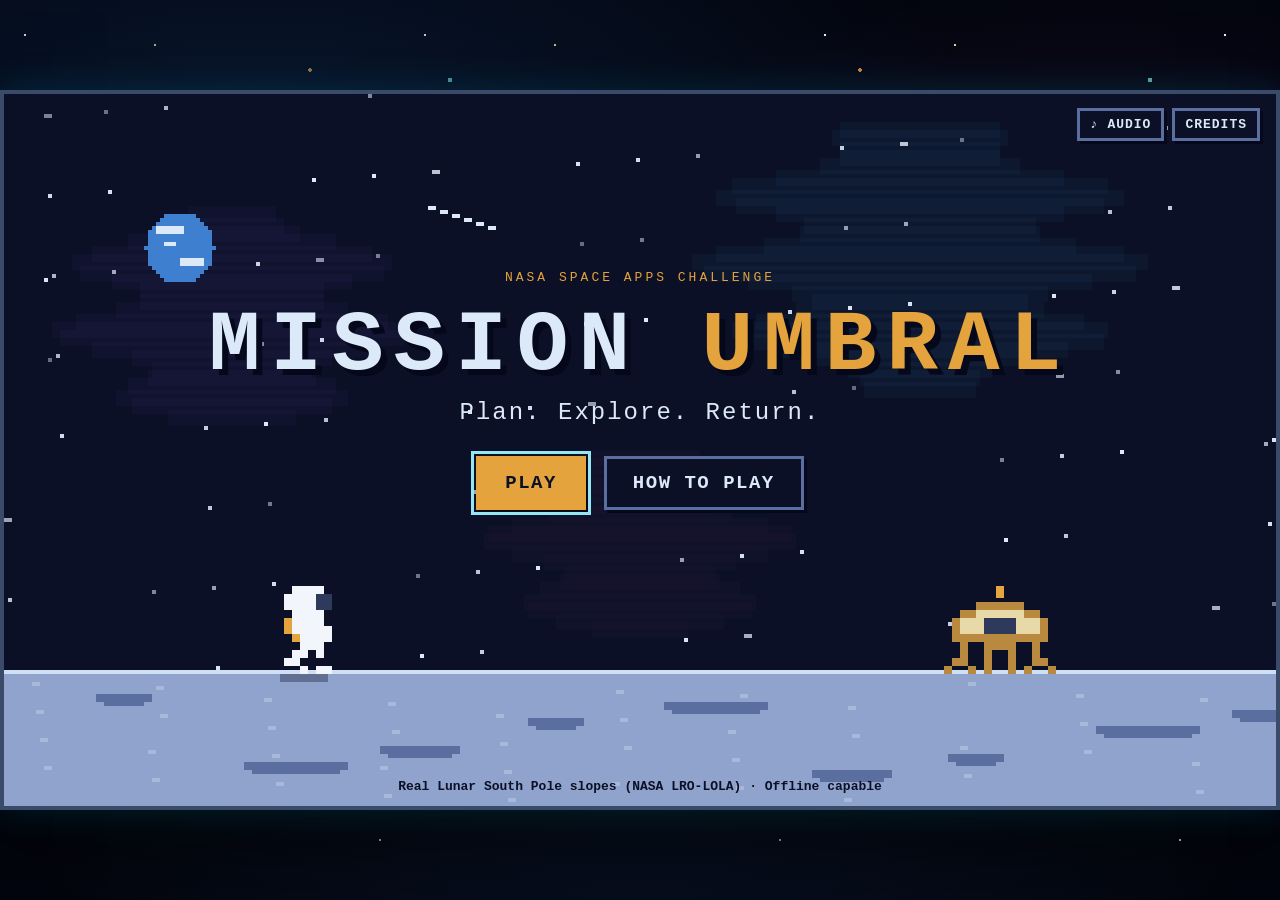
==== commit 6177faec: "feat(i18n): translate all in-game text and dialogues to English" ====
--- a/index.html
+++ b/index.html
@@ -1,9 +1,9 @@
 <!doctype html>
-<html lang="es">
+<html lang="en">
 <head>
   <meta charset="utf-8">
   <meta name="viewport" content="width=device-width, initial-scale=1">
-  <title>Misión Umbral</title>
+  <title>Mission Umbral</title>
   <link rel="preconnect" href="https://fonts.googleapis.com">
   <link rel="preconnect" href="https://fonts.gstatic.com" crossorigin>
   <link href="https://fonts.googleapis.com/css2?family=Press+Start+2P&family=VT323&display=swap" rel="stylesheet">
--- a/css/style.css
+++ b/css/style.css
@@ -26,7 +26,37 @@
 
 html, body {
   height: 100%;
-  background: #050711;
+  background-color: #03050e;
+  background-image:
+    /* Nebulosas cosmicas profundas */
+    radial-gradient(ellipse 80% 50% at 20% 15%, rgba(14, 45, 88, 0.45) 0%, transparent 70%),
+    radial-gradient(ellipse 60% 40% at 85% 25%, rgba(46, 20, 68, 0.4) 0%, transparent 65%),
+    radial-gradient(ellipse 70% 50% at 50% 85%, rgba(12, 36, 68, 0.4) 0%, transparent 70%),
+    /* Capa 1: estrellas distantes de fondo */
+    radial-gradient(1px 1px at 25px 35px, #ffffff 100%, transparent 0),
+    radial-gradient(1px 1px at 85px 120px, #a8d5ff 100%, transparent 0),
+    radial-gradient(1.5px 1.5px at 155px 45px, #ffdf9e 100%, transparent 0),
+    radial-gradient(1px 1px at 210px 185px, #ffffff 100%, transparent 0),
+    radial-gradient(1px 1px at 275px 95px, #a8d5ff 100%, transparent 0),
+    radial-gradient(1.5px 1.5px at 340px 160px, #ffffff 100%, transparent 0),
+    radial-gradient(1px 1px at 380px 240px, #ffffff 100%, transparent 0),
+    /* Capa 2: estrellas medianas */
+    radial-gradient(2px 2px at 60px 220px, #00e5ff 100%, transparent 0),
+    radial-gradient(1.5px 1.5px at 190px 310px, #ffffff 100%, transparent 0),
+    radial-gradient(2px 2px at 310px 70px, #f0a53b 100%, transparent 0),
+    radial-gradient(1.5px 1.5px at 430px 180px, #ffffff 100%, transparent 0),
+    radial-gradient(2px 2px at 490px 290px, #a8d5ff 100%, transparent 0),
+    /* Capa 3: estrellas brillantes con brillo pixelado */
+    radial-gradient(2.5px 2.5px at 110px 150px, #ffffff 100%, transparent 0),
+    radial-gradient(2px 2px at 280px 380px, #ffffff 100%, transparent 0),
+    radial-gradient(2.5px 2.5px at 450px 80px, #6dd6cf 100%, transparent 0),
+    radial-gradient(2px 2px at 580px 220px, #ffde8a 100%, transparent 0);
+  background-size:
+    100% 100%, 100% 100%, 100% 100%,
+    400px 300px, 400px 300px, 400px 300px, 400px 300px, 400px 300px, 400px 300px, 400px 300px,
+    550px 420px, 550px 420px, 550px 420px, 550px 420px, 550px 420px,
+    700px 540px, 700px 540px, 700px 540px, 700px 540px;
+  background-repeat: repeat;
   overflow: hidden;
   font-family: 'VT323', 'Courier New', Consolas, monospace;
   font-size: 16px;
@@ -39,6 +69,7 @@
 #marco {
   width: 100vw; height: 100vh;
   display: flex; align-items: center; justify-content: center;
+  position: relative;
 }
 
 #juego {
@@ -47,9 +78,9 @@
   background: var(--fondo);
   transform-origin: center center;
   display: flex; flex-direction: column;
-  border: 1px solid var(--borde);
+  border: 1px solid #2a3a5e;
   border-radius: var(--radio);
-  box-shadow: 0 10px 40px rgba(0, 0, 0, 0.6);
+  box-shadow: 0 0 35px rgba(0, 180, 255, 0.18), 0 25px 70px rgba(0, 0, 0, 0.9);
   image-rendering: pixelated;
   position: relative;
   overflow: hidden;
@@ -176,34 +207,34 @@
 .btn.activo {
   border-color: var(--acento); color: #fff; background: rgba(240, 165, 59, 0.2);
 }
-.btn.grande { font-size: 14px; font-weight: 700; padding: 10px 20px; }
+.btn.grande { font-size: 16px; font-weight: 700; padding: 12px 22px; letter-spacing: 1.5px; }
 .btn.peligro { border-color: var(--rojo); color: #ff9191; background: rgba(232, 85, 85, 0.12); }
 .btn.peligro:hover:not(:disabled) { color: #fff; background: var(--rojo); border-color: var(--rojo); }
-.btn.mini { font-size: 11px; padding: 4px 8px; border-radius: 3px; }
-
-.fila-botones { display: flex; gap: 8px; flex-wrap: wrap; justify-content: center; padding: 4px 0; }
+.btn.mini { font-size: 12px; padding: 5px 10px; border-radius: 3px; }
+
+.fila-botones { display: flex; gap: 8px; flex-wrap: wrap; justify-content: center; padding: 6px 0; }
 
 /* ---------- reserva por tramos ---------- */
 
-.reserva { display: flex; flex-direction: column; gap: 5px; }
-.reserva-fila { display: flex; align-items: center; gap: 8px; font-size: 11px; color: var(--apagado); }
-.reserva-fila .etq { width: 75px; color: var(--texto); font-weight: 500; }
-.reserva-fila .b-pista { flex: 1; width: auto; height: 6px; }
-.reserva-fila .num { white-space: nowrap; font-size: 11px; }
+.reserva { display: flex; flex-direction: column; gap: 6px; }
+.reserva-fila { display: flex; align-items: center; gap: 8px; font-size: 13px; color: var(--apagado); }
+.reserva-fila .etq { width: 85px; color: var(--texto); font-weight: 600; }
+.reserva-fila .b-pista { flex: 1; width: auto; height: 8px; }
+.reserva-fila .num { white-space: nowrap; font-size: 13px; font-weight: 600; }
 .reserva-fila.ok .b-relleno { background: var(--ok); }
 .reserva-fila.ambar .b-relleno { background: var(--ambar); }
 .reserva-fila.rojo .b-relleno { background: var(--rojo); }
-.btn.mini.cuadrado { padding: 1px 6px; font-size: 11px; line-height: 1.2; }
+.btn.mini.cuadrado { padding: 2px 8px; font-size: 12px; line-height: 1.2; font-weight: 600; }
 .chip.ok { border-color: var(--ok); color: var(--ok); }
 .chip.ambar { border-color: var(--ambar); color: var(--ambar); }
 
 /* ---------- tablas limpias ---------- */
 
-.tabla { border-collapse: collapse; width: 100%; font-size: 12px; }
+.tabla { border-collapse: collapse; width: 100%; font-size: 14px; }
 .tabla th, .tabla td {
-  border: 1px solid var(--borde-tenue); padding: 5px 8px; text-align: center;
-}
-.tabla th { color: var(--acento); font-weight: 600; font-size: 11px; background: rgba(255, 255, 255, 0.02); }
+  border: 1px solid var(--borde-tenue); padding: 6px 10px; text-align: center;
+}
+.tabla th { color: var(--acento); font-weight: 700; font-size: 13px; background: rgba(255, 255, 255, 0.03); }
 .tabla td:first-child { text-align: left; }
 
 /* ---------- bandas (viaje / superficie) ---------- */
@@ -311,30 +342,44 @@
 }
 
 .banner-tutorial {
-  background: #0d162e;
-  border-bottom: 1px solid var(--acento);
-  padding: 8px 18px;
+  background: linear-gradient(90deg, rgba(3, 44, 77, 0.96) 0%, rgba(9, 29, 64, 0.96) 100%);
+  border-bottom: 2px solid #00f2fe;
+  box-shadow: 0 4px 20px rgba(0, 242, 254, 0.25), inset 0 1px 0 rgba(255, 255, 255, 0.15);
+  padding: 10px 20px;
   display: flex;
   align-items: center;
   justify-content: space-between;
-  gap: 14px;
+  gap: 16px;
+  font-size: 14px;
+  line-height: 1.45;
+  color: #f0faff;
+  min-height: 54px;
+  z-index: 5;
+}
+.banner-tutorial .aida-avatar {
+  background: #00f2fe;
+  color: #041226;
+  font-weight: 900;
   font-size: 12px;
-  line-height: 1.45;
-  color: var(--texto);
-  min-height: 52px;
-}
-.banner-tutorial .aida-avatar {
-  display: flex;
+  letter-spacing: 1.5px;
+  padding: 5px 12px;
+  border-radius: 4px;
+  box-shadow: 0 0 12px rgba(0, 242, 254, 0.65);
+  white-space: nowrap;
+  display: inline-flex;
   align-items: center;
   gap: 6px;
-  font-weight: 700;
-  color: var(--acento);
-  white-space: nowrap;
-  font-size: 11px;
-  letter-spacing: 0.5px;
+  animation: pulsoTutorialAida 2s infinite alternate ease-in-out;
+}
+@keyframes pulsoTutorialAida {
+  from { box-shadow: 0 0 8px rgba(0, 242, 254, 0.5); }
+  to { box-shadow: 0 0 18px rgba(0, 242, 254, 0.9); }
 }
 .banner-tutorial .aida-texto {
   flex: 1;
+  font-size: 14px;
+  font-weight: 600;
+  color: #f0faff;
 }
 .banner-tutorial .aida-texto b {
   color: #fff;
--- a/css/lunar.css
+++ b/css/lunar.css
@@ -1,82 +1,302 @@
-.lunar { font-family:'VT323','Courier New',monospace; font-size:16px; border-color:#2a3a5e!important; background:#0a0e1c!important; letter-spacing:0.5px; -webkit-font-smoothing:none; }
-.lunar button, .lunar input, .lunar select, .lunar textarea, .lunar table { font-family:inherit; }
-.lunar button:focus-visible,.lunar select:focus-visible {outline:2px solid #f0a53b;outline-offset:2px}
-.lunar a {color:#f0a53b}.lunar small {color:#8a9fc4;font-size:11px;line-height:1.4;display:block}
-.l-header {display:flex;align-items:center;gap:16px;padding:10px 20px;background:#10162b;border-bottom:1px solid #2a3a5e;min-height:58px}
-.l-header b {letter-spacing:1.5px;color:#e2ecf8;font-size:13px}.l-header small {font-size:10px;color:#8a9fc4;letter-spacing:1px;margin-top:2px}
-.l-header nav {display:flex;gap:18px;flex:1;justify-content:center;color:#8a9fc4;font-size:11px;font-weight:600}
-.l-header nav .active {color:#f0a53b}.l-header .btn {font-size:11px;padding:6px 10px}
-.l-kicker {font-size:11px;color:#f0a53b;letter-spacing:1.5px;margin-bottom:6px;font-weight:700}
-.l-intro {height:100%;display:grid;grid-template-columns:1fr 1fr;align-items:center;background:#0a0e1c;position:relative;padding:40px;gap:40px}
-.l-intro canvas {width:520px;height:390px;image-rendering:pixelated;border:1px solid #2a3a5e;border-radius:6px;box-shadow:0 12px 30px rgba(0,0,0,0.5)}
-.l-intro section {z-index:1}.l-intro h1 {font-size:52px;line-height:1.05;letter-spacing:4px;margin:16px 0;font-weight:800}.l-intro em {font-style:normal;color:#f0a53b}
-.l-intro p {line-height:1.6;margin-bottom:16px;color:#8a9fc4}.l-intro .l-lead {font-size:18px;line-height:1.4;color:#e2ecf8}.l-intro .fila-botones {justify-content:flex-start;margin:20px 0}
-.l-hangar {display:grid;grid-template-columns:1.05fr .9fr 1.05fr;gap:12px;padding:12px 16px;flex:1;min-height:0;background:#0a0e1c}
-.l-panel {border:1px solid #2a3a5e;background:#10162b;border-radius:6px;padding:14px;display:flex;flex-direction:column;gap:8px;min-height:0;overflow-y:auto}
-.l-panel h2 {font-size:15px;line-height:1.3;color:#e2ecf8;font-weight:700}.l-panel label {font-size:11px;color:#8a9fc4;display:flex;flex-direction:column;gap:5px;font-weight:600}
-.lunar select {width:100%;color:#e2ecf8;background:#151d38;border:1px solid #2a3a5e;border-radius:4px;padding:7px;font:12px inherit}
-#l-map {width:100%;height:180px;object-fit:contain;background:#060914;image-rendering:pixelated;border:1px solid #2a3a5e;border-radius:4px}
-.l-legend {display:flex;gap:12px;font-size:10px;color:#8a9fc4;justify-content:center}
-.l-route {text-align:left;background:#151d38;color:#e2ecf8;border:1px solid #2a3a5e;border-radius:4px;padding:8px 10px;font:12px inherit;cursor:pointer;transition:all 0.15s ease}
-.l-route:hover {border-color:#f0a53b;background:#1c2748}
-.l-route span {display:block;margin:4px 0;color:#8a9fc4}.lunar .chosen {border-color:#f0a53b!important;background:rgba(240,165,59,0.12)!important}.l-route b {color:#f0a53b}
-.l-tabs {display:grid;grid-template-columns:1fr 1fr;gap:4px}.l-tabs button {padding:7px 4px;font:11px inherit;font-weight:600;background:#151d38;color:#8a9fc4;border:1px solid #2a3a5e;border-radius:4px;cursor:pointer}
-.l-tabs button.chosen {color:#fff;border-color:#f0a53b;background:rgba(240,165,59,0.15)}
-.l-items {display:flex;flex-direction:column;gap:5px}.l-items button {display:flex;align-items:center;justify-content:space-between;gap:6px;text-align:left;padding:8px 10px;font:12px inherit;color:#e2ecf8;background:#151d38;border:1px solid #2a3a5e;border-radius:4px;cursor:pointer;transition:all 0.15s ease}
-.l-items button:hover {border-color:#f0a53b}
-.l-items small {font-size:10px;color:#8a9fc4}
-.l-detail {padding:12px;border-left:2px solid #f0a53b;background:#151d38;border-radius:0 4px 4px 0;min-height:140px;display:flex;flex-direction:column;gap:8px}.l-detail p {line-height:1.45;font-size:12px;color:#8a9fc4}.l-detail .btn {align-self:flex-start;font-size:11px}
-.l-load {border-top:1px solid #1c2742;padding-top:8px;font-size:11px;line-height:1.5;color:#8a9fc4}
-.l-big {display:flex;align-items:baseline;gap:10px}.l-big strong {font-size:32px;color:#f0a53b;font-weight:800}.l-big span {font-size:11px;color:#8a9fc4}
-.l-energy {height:6px;background:#1c2742;border-radius:3px;overflow:hidden}.l-energy span {display:block;background:#f0a53b;height:100%}
-.l-table {width:100%;border-collapse:collapse;font-size:11px}.l-table td,.l-table th {padding:6px 2px;border-bottom:1px solid #1c2742;text-align:left}.l-table td:last-child,.l-table th:last-child {text-align:right;white-space:nowrap}.l-table th {color:#f0a53b;font-weight:700}
-.l-check {padding:9px 12px;background:rgba(82,199,133,0.08);border:1px solid #28553e;border-radius:4px;font-size:11px;line-height:1.45;color:#a3e5c0}.l-check p+p {margin-top:4px}.l-check.danger {border-color:#7a3036;background:rgba(232,85,85,0.08);color:#fca5a5}
-.l-footer {padding:8px 20px;min-height:36px;background:#090e1c;border-top:1px solid #2a3a5e;font-size:12px;color:#8a9fc4;line-height:1.4}
-.l-travel {display:grid;grid-template-columns:1fr 1.1fr;gap:36px;padding:36px;flex:1;align-items:center}.l-travel h1 {font-size:28px;line-height:1.2;margin:12px 0 16px}.l-travel p {line-height:1.5;color:#8a9fc4}.l-travel canvas {width:100%;image-rendering:pixelated;margin:16px 0;border:1px solid #2a3a5e;border-radius:4px}.l-options {display:grid;grid-template-columns:1fr 1fr;gap:12px}.l-options article {border:1px solid #2a3a5e;background:#151d38;border-radius:4px;padding:12px;display:flex;flex-direction:column;gap:10px}.l-options h3 {color:#f0a53b;font-size:13px}
-.l-surface {flex:1;min-height:0;display:flex;flex-direction:column}.l-hud {display:flex;justify-content:space-between;padding:10px 20px;gap:14px;background:#10162b;border-bottom:1px solid #2a3a5e}.l-hud b {display:block;margin-top:3px;font-size:13px;color:#e2ecf8}.l-hud small {font-size:10px;color:#8a9fc4}.l-field {position:relative;flex:1;min-height:0;background:#060914;overflow:hidden}#l-field {width:100%;height:100%;object-fit:contain;image-rendering:pixelated;display:block}.l-minimap {position:absolute;right:14px;top:14px;border:1px solid #2a3a5e;border-radius:4px;background:#10162b;padding:5px;width:170px}.l-minimap canvas {width:158px;height:118px;display:block;image-rendering:pixelated}.l-minimap span {font-size:9px;color:#8a9fc4;display:block;margin-top:3px}.l-compass {position:absolute;left:18px;top:15px;color:#e2ecf8;font-size:12px;background:#151d38;padding:5px 8px;border-radius:3px;border:1px solid #2a3a5e}.l-interaction {display:flex;align-items:center;justify-content:space-between;gap:12px;padding:10px 20px;background:#10162b;border-top:1px solid #2a3a5e;min-height:64px}.l-interaction>div {flex:1}.l-interaction small {margin-top:4px;color:#8a9fc4}.l-interaction .btn {font-size:11px;padding:7px 12px}
-.l-report {width:860px;margin:auto;padding:22px;overflow-y:auto;max-height:580px}.l-report h1 {font-size:28px;margin:10px 0}.l-score {display:flex;align-items:center;gap:18px;padding:12px 0;border-bottom:1px solid #2a3a5e}.l-score strong {font-size:38px;color:#f0a53b}.l-score span {font-size:12px;line-height:1.4;color:#8a9fc4}.l-score b {margin-left:auto;color:#52c785;font-size:11px}.l-cause {font-size:14px;line-height:1.5;margin:14px 0}.l-report .l-table {margin:14px 0}.l-report .fila-botones {margin-top:16px}.l-modal {background:#10162b!important;border-color:#2a3a5e!important;gap:12px!important;line-height:1.5}.l-modal .l-detail {min-height:90px}
-.banner-tutorial {min-height:52px;font-size:12px!important;padding:8px 18px!important;background:#0d162e!important;border-bottom:1px solid #f0a53b!important}.banner-tutorial p {flex:1;color:#e2ecf8}.banner-tutorial .btn {font-size:10px}
-/* Keep the complete default plan and launch action visible with AIDA open. */
-.l-hangar .l-panel {gap:6px;padding:12px}
-.l-hangar #l-map {height:140px;flex-shrink:0}
-.l-hangar .l-route {padding:6px 8px;flex-shrink:0}
-.l-hangar .l-table td,.l-hangar .l-table th {padding:4px 2px}
-.l-hangar .l-big strong {font-size:26px}
-.l-hangar .l-detail {min-height:120px;padding:8px 10px;gap:6px}
-.l-hangar .l-check {padding:6px 8px}
-.l-hangar .btn {font-size:11px;padding:6px 10px}
-.l-hangar .btn.grande {font-size:13px;padding:8px 14px}
-.l-hangar .l-kicker {margin-bottom:3px}
-.l-hangar .l-panel>p {font-size:11px;line-height:1.35}
-.l-hangar .l-panel:last-child>button[data-l="launch"] {position:sticky;bottom:0;background:#151d38;border-color:#f0a53b;color:#f0a53b;flex-shrink:0;margin-top:auto}
-.l-hangar .l-panel:last-child>button[data-l="launch"]:hover {background:#f0a53b;color:#0a0e1c}
-
-/* Elementos añadidos: Dificultad, Finales múltiples, Audio y Onboarding */
-.l-site-badge { padding: 6px 10px; border-radius: 4px; font-size: 11px; line-height: 1.4; border-left: 3px solid; margin: 4px 0; }
-.l-site-badge.facil { background: rgba(82,199,133,0.08); border-color: #52c785; color: #a3e5c0; }
-.l-site-badge.medio { background: rgba(240,165,59,0.08); border-color: #f0a53b; color: #fde68a; }
-.l-site-badge.dificil { background: rgba(232,85,85,0.08); border-color: #e85555; color: #fca5a5; }
-.l-site-badge b { display: block; margin-bottom: 2px; font-size: 10px; letter-spacing: 0.5px; }
-
-.btn-sound { background: #1b283d!important; border-color: #4f6482!important; color: #e1ebf7!important; font-size: 11px!important; }
-.btn-sound.muted { color: #8397b2!important; opacity: 0.7; }
-
-.l-ending-card { border: 2px solid; border-radius: 6px; padding: 18px; margin: 16px 0; background: #101c30; box-shadow: 0 8px 24px rgba(0,0,0,0.4); }
-.l-ending-header { display: flex; align-items: center; gap: 16px; margin-bottom: 12px; }
-.l-rank-badge { font-size: 34px; font-weight: 900; line-height: 1; padding: 8px 16px; border-radius: 6px; border: 2px solid; text-shadow: 0 0 10px currentColor; font-family: 'Courier New', monospace; }
-.l-ending-titles h2 { font-size: 18px; margin: 0 0 4px; letter-spacing: 1px; }
-.l-ending-titles small { font-size: 12px; color: #a8bad0; letter-spacing: 0.5px; }
-.l-ending-epilogo { font-style: italic; line-height: 1.55; color: #d6e2f0; background: #0c1524; padding: 12px; border-left: 3px solid #6dd6cf; margin: 10px 0; font-size: 13px; }
-.l-ending-leccion { font-size: 12px; line-height: 1.5; color: #ffdfa9; background: #262218; padding: 10px; border-left: 3px solid #e6bd6a; margin-top: 8px; }
-.l-unlock-banner { background: #133332; border: 2px solid #52e5cf; padding: 14px; border-radius: 6px; margin: 16px 0; text-align: center; }
-.l-unlock-banner strong { font-size: 14px; color: #6dd6cf; display: block; margin-bottom: 6px; letter-spacing: 1px; }
-.l-unlock-banner p { font-size: 12px; color: #d6e8e6; margin-bottom: 12px; }
-
-.l-tutorial-box { display: flex; flex-direction: column; gap: 14px; }
-.l-tutorial-nav { display: flex; justify-content: space-between; align-items: center; border-bottom: 1px solid #3c4d65; padding-bottom: 8px; }
-.l-tutorial-nav span { font-size: 12px; color: #e6bd6a; font-weight: bold; }
-.l-tutorial-content { font-size: 13px; line-height: 1.6; min-height: 170px; }
-.l-tutorial-content h3 { font-size: 16px; color: #6dd6cf; margin-bottom: 8px; }
-.l-tutorial-content ul { padding-left: 18px; margin: 8px 0; }
-.l-tutorial-content li { margin-bottom: 6px; }
-.l-tutorial-actions { display: flex; justify-content: space-between; margin-top: 14px; }
+/* MISIÓN UMBRAL — interfaz guiada. Azul NASA, pixel art, pantalla fija 1280×720.
+   Reglas de la casa: nada de texto por debajo de 13 px, una decisión por
+   pantalla, y el estado nunca se comunica solo con color (color + icono + cifra). */
+
+/* La interfaz guiada fija su propia letra y sus botones: así se ve igual con o
+   sin conexión (la letra pixel del estilo base se descarga de internet). */
+.lunar {
+  --fondo: #0b1026; --panel: #121a3e; --borde: #5a6fa0; --texto: #dce9f8; --apagado: #9fb6dd;
+  --acento: #e4a33c; --ok: #6fd08c; --ambar: #e4a33c; --rojo: #e05c5c;
+  font-family: 'Courier New', Consolas, monospace; font-size: 16px; letter-spacing: 0;
+  border: 4px solid #394b68 !important; border-radius: 0 !important; background: var(--fondo); color: var(--texto);
+}
+.lunar .panel { border: 3px solid var(--borde); border-radius: 0; }
+.lunar .btn { font-weight: bold; color: var(--texto); background: var(--fondo); border: 3px solid var(--borde); box-shadow: 3px 3px 0 #05081a; border-radius: 0; text-transform: none; }
+.lunar .btn:hover:not(:disabled) { border-color: var(--acento); color: var(--acento); }
+.lunar button { font-family: inherit; }
+.lunar button:focus-visible { outline: 3px solid #94e7f2; outline-offset: 2px; }
+.lunar canvas { image-rendering: pixelated; }
+.lunar h1, .lunar h2, .lunar h3 { font-weight: bold; }
+
+/* botones */
+.lunar .btn { font-size: 15px; padding: 9px 14px; white-space: nowrap; }
+.lunar .btn.grande { font-size: 19px; padding: 13px 26px; }
+.lunar .btn.mini { font-size: 13px; padding: 6px 10px; }
+.lunar .btn.primario { background: var(--acento); border-color: var(--acento); color: #0b1026; }
+.lunar .btn.primario:hover:not(:disabled) { background: #f6c263; border-color: #f6c263; color: #0b1026; }
+.lunar .btn.primario:disabled { background: transparent; border-color: var(--borde); color: var(--apagado); }
+.u-fila { display: flex; gap: 10px; flex-wrap: wrap; justify-content: center; align-items: center; }
+.u-fila.izq { justify-content: flex-start; }
+.u-kicker { font-size: 13px; letter-spacing: 3px; color: var(--acento); }
+
+/* cabecera y guía de AIDA */
+.u-cab {
+  display: flex; align-items: center; gap: 16px; height: 46px; flex: none;
+  padding: 0 16px; background: #111c31; border-bottom: 2px solid #3b4a61;
+}
+.u-marca b { display: block; font-size: 15px; letter-spacing: 2px; }
+.u-marca span { display: block; font-size: 13px; color: var(--acento); letter-spacing: 1px; }
+.u-etapas { list-style: none; display: flex; gap: 6px; flex: 1; justify-content: center; font-size: 13px; letter-spacing: 1px; }
+.u-etapas li { padding: 4px 12px; color: #7f93b0; }
+.u-etapas li i { font-style: normal; margin-right: 7px; }
+.u-etapas li.actual { background: var(--acento); color: #0b1026; font-weight: bold; }
+.u-etapas li.hecha { color: var(--ok); }
+.u-cab-btns { display: flex; gap: 8px; }
+
+.u-aida {
+  display: flex; align-items: center; gap: 10px; height: 46px; flex: none;
+  padding: 0 16px; background: #15233a; border-top: 2px solid #40526b; font-size: 16px;
+}
+.u-aida canvas, .u-acc-aida canvas { width: 30px; height: 27px; flex: none; }
+.u-aida b { color: var(--acento); font-size: 13px; letter-spacing: 2px; }
+.u-aida p { flex: 1; line-height: 1.3; }
+
+/* título */
+.u-titulo { position: relative; flex: 1; display: flex; align-items: center; justify-content: center; }
+.u-fondo { position: absolute; inset: 0; width: 100%; height: 100%; }
+.u-titulo-caja { position: relative; text-align: center; margin-top: -120px; }
+.u-titulo h1 { font-size: 86px; letter-spacing: 10px; line-height: 1.1; margin: 14px 0 6px; text-shadow: 6px 6px 0 #05081a; }
+.u-titulo h1 em { font-style: normal; color: var(--acento); }
+.u-lema { font-size: 24px; letter-spacing: 2px; margin-bottom: 30px; }
+.u-menu { display: flex; gap: 18px; justify-content: center; }
+.u-pie { position: absolute; left: 0; right: 0; bottom: 12px; text-align: center; font-size: 13px; font-weight: bold; color: #0b1026; }
+.u-esquina { position: absolute; top: 14px; right: 16px; display: flex; gap: 8px; }
+
+/* niveles */
+.u-niveles { flex: 1; min-height: 0; display: flex; flex-direction: column; align-items: center; padding: 18px 30px 8px; }
+.u-niveles h1 { font-size: 40px; letter-spacing: 4px; margin: 4px 0; }
+.u-sub { font-size: 16px; color: var(--apagado); margin-bottom: 14px; }
+.u-cartas { display: grid; grid-template-columns: repeat(3, 1fr); gap: 18px; width: 100%; flex: 1; min-height: 0; margin-bottom: 10px; }
+.u-carta { display: flex; flex-direction: column; gap: 8px; padding: 14px; border: 3px solid var(--borde); background: var(--panel); min-height: 0; }
+.u-carta header { display: flex; align-items: baseline; gap: 10px; }
+.u-carta header small { font-size: 13px; letter-spacing: 1px; color: var(--acento); }
+.u-carta header b { flex: 1; font-size: 22px; letter-spacing: 1px; }
+.u-carta header span { font-size: 18px; color: var(--acento); }
+.u-carta canvas { width: 100%; height: 150px; object-fit: cover; border: 2px solid var(--borde); display: block; }
+.u-sitio { font-size: 14px; font-weight: bold; }
+.u-carta-lema { font-size: 15px; line-height: 1.4; color: var(--apagado); min-height: 42px; }
+.u-decides { font-size: 15px; line-height: 1.35; }
+.u-decides small { display: block; font-size: 13px; letter-spacing: 1px; color: var(--acento); }
+.u-mejor { font-size: 14px; margin-top: auto; }
+.u-carta.bloq { border-style: dashed; }
+.u-carta.bloq > *:not(.u-candado) { opacity: 0.5; }
+.u-carta.bloq canvas { filter: grayscale(1) brightness(0.6); }
+.u-candado { margin-top: auto; padding: 10px; border: 2px dashed var(--borde); text-align: center; font-size: 14px; line-height: 1.5; }
+.u-candado b { display: block; letter-spacing: 3px; }
+
+/* la misión (briefing y ayuda) */
+.u-brief { flex: 1; min-height: 0; display: grid; grid-template-columns: 1.05fr 1fr; gap: 30px; padding: 20px 30px; align-items: center; }
+#u-esc-brief { width: 100%; height: 330px; display: block; border: 3px solid var(--borde); }
+.u-regla { margin-top: 14px; padding: 9px 12px; font-size: 16px; line-height: 1.45; background: #101a35; border-left: 4px solid var(--acento); }
+.u-regla b { color: var(--acento); margin-right: 8px; }
+.u-brief-der h1 { font-size: 40px; letter-spacing: 3px; margin: 6px 0 14px; }
+.u-mision { list-style: none; display: flex; flex-direction: column; gap: 8px; }
+.u-mision li {
+  display: grid; grid-template-columns: 30px 110px 1fr; align-items: center; gap: 12px;
+  padding: 9px 12px; font-size: 16px; line-height: 1.35; background: #101a35; border: 2px solid var(--borde);
+}
+.u-mision li i { font-style: normal; width: 30px; height: 30px; display: grid; place-items: center; background: var(--borde); color: #0b1026; font-weight: bold; }
+.u-mision li b { letter-spacing: 1px; }
+.u-mision li.viva { border-color: var(--acento); background: #1a2350; }
+.u-mision li.viva i { background: var(--acento); }
+.u-nuevo { margin-top: 14px; padding: 10px 12px; border: 2px dashed var(--acento); }
+.u-nuevo h3 { font-size: 13px; letter-spacing: 2px; color: var(--acento); margin-bottom: 6px; }
+.u-nuevo ul { list-style: none; font-size: 15px; line-height: 1.45; }
+.u-nuevo li b { color: #fff; margin-right: 8px; }
+.u-decides2 { margin: 14px 0; font-size: 16px; }
+
+/* plan: un paso, una decisión */
+.u-plan { flex: 1; min-height: 0; display: grid; grid-template-columns: 566px 1fr; gap: 18px; padding: 10px 18px 8px; }
+#u-mapa { width: 560px; height: 420px; display: block; border: 3px solid var(--borde); box-sizing: content-box; }
+.u-leyenda { display: flex; gap: 18px; padding-top: 6px; font-size: 13px; color: var(--apagado); }
+.u-leyenda i { display: inline-block; width: 18px; height: 12px; margin-right: 6px; vertical-align: -1px; border: 1px solid var(--borde); }
+.l-suave { background: #8894aa; }
+.l-emp { background: repeating-linear-gradient(45deg, #56627a 0 3px, #2a3449 3px 5px); }
+.l-no { background: #121a30; }
+.l-roca { background: #64748b; border-color: #1e293b !important; border-radius: 5px 5px 2px 2px; }
+
+.u-plan-paso { display: flex; flex-direction: column; gap: 8px; min-height: 0; }
+.u-pips { display: flex; align-items: center; gap: 6px; font-size: 13px; letter-spacing: 1px; color: var(--acento); }
+.u-pips b { margin-right: 6px; }
+.u-pips i { width: 26px; height: 6px; background: #2a3654; }
+.u-pips i.hecha { background: var(--ok); }
+.u-pips i.actual { background: var(--acento); }
+.u-plan-paso h2 { font-size: 26px; line-height: 1.2; }
+.u-ayuda { font-size: 15px; line-height: 1.4; color: var(--apagado); }
+
+.u-opciones { display: flex; flex-direction: column; gap: 10px; }
+.u-opciones.dos { flex-direction: row; }
+.u-opciones.dos > * { flex: 1; }
+.u-opcion {
+  display: grid; grid-template-columns: 30px 1fr auto; gap: 12px; align-items: center; text-align: left;
+  padding: 11px 14px; font-size: 16px; color: var(--texto); background: #101a35;
+  border: 3px solid var(--borde); box-shadow: 3px 3px 0 #05081a; cursor: pointer;
+}
+.u-opcion:hover:not(:disabled) { border-color: var(--acento); }
+.u-opcion:active:not(:disabled) { transform: translate(2px, 2px); box-shadow: 1px 1px 0 #05081a; }
+.u-opcion:disabled { opacity: 0.55; cursor: not-allowed; }
+.u-opcion.elegida { border-color: var(--acento); background: #1a2350; }
+.u-marca-op { width: 30px; height: 30px; display: grid; place-items: center; border: 2px solid var(--borde); font-weight: bold; font-size: 15px; }
+.u-opcion.elegida .u-marca-op { background: var(--acento); border-color: var(--acento); color: #0b1026; animation: u-latido 0.9s steps(2) infinite; }
+.u-op-cuerpo { display: flex; flex-direction: column; gap: 4px; min-width: 0; }
+.u-op-cuerpo b { font-size: 17px; letter-spacing: 1px; }
+.u-op-cuerpo span { font-size: 14px; line-height: 1.35; color: var(--apagado); }
+.u-op-cuerpo span.ok { color: var(--ok); font-weight: normal; }
+.u-op-cuerpo span.alerta { color: var(--rojo); font-weight: normal; }
+.u-traza { display: inline-block; width: 34px; border-top: 4px dashed; margin-right: 10px; vertical-align: middle; }
+.u-opcion.directa .u-traza { border-color: #e6bd6a; }
+.u-opcion.ahorro .u-traza { border-color: #6dd6cf; }
+.u-chips { display: flex; flex-direction: column; gap: 4px; align-items: flex-end; }
+.u-chips i { font-style: normal; font-size: 13px; padding: 2px 8px; border: 1px solid var(--borde); white-space: nowrap; }
+.u-nav { margin-top: auto; display: flex; gap: 10px; justify-content: space-between; align-items: center; }
+
+.u-resumen { list-style: none; display: grid; grid-template-columns: 1fr 1fr; gap: 6px; }
+.u-linea {
+  width: 100%; display: grid; grid-template-columns: 1fr auto; column-gap: 8px; align-items: center; text-align: left;
+  padding: 6px 10px; color: var(--texto); background: #101a35; border: 2px solid var(--borde); cursor: pointer;
+}
+.u-linea:hover { border-color: var(--acento); }
+.u-linea small { grid-column: 1 / 3; font-size: 13px; letter-spacing: 1px; color: var(--acento); }
+.u-linea b { font-size: 14px; }
+.u-linea i { font-style: normal; font-size: 13px; color: var(--apagado); }
+.u-veredicto { padding: 9px 12px; border: 3px solid; font-size: 14px; line-height: 1.4; }
+.u-veredicto b { display: block; margin-bottom: 3px; font-size: 15px; letter-spacing: 1px; }
+.u-veredicto.ok { border-color: var(--ok); background: #12281f; }
+.u-veredicto.ok b { color: var(--ok); }
+.u-veredicto.riesgo { border-color: var(--ambar); background: #2a2212; }
+.u-veredicto.riesgo b { color: var(--ambar); }
+.u-veredicto.bloqueo { border-color: var(--rojo); background: #2e1620; }
+.u-veredicto.bloqueo b { color: var(--rojo); }
+.u-nota { font-size: 13px; line-height: 1.4; color: var(--apagado); }
+
+/* medidor del plan */
+.u-medidor { flex: none; padding: 8px 18px 10px; background: #0f1830; border-top: 2px solid #3b4a61; }
+.u-med-top { display: flex; align-items: baseline; gap: 14px; font-size: 15px; }
+.u-med-top > b:first-child { letter-spacing: 2px; color: var(--acento); }
+.u-med-top span { flex: 1; }
+.u-med-top > b:last-child { font-size: 17px; letter-spacing: 1px; }
+.u-neutro { color: var(--apagado); }
+.u-pista { position: relative; height: 32px; margin-top: 20px; background: #0b1026; border: 2px solid var(--borde); }
+.u-seg, .u-sobra, .u-falta { position: absolute; top: 0; bottom: 0; overflow: hidden; display: grid; place-items: center; font-size: 13px; font-weight: bold; white-space: nowrap; transition: left 0.18s, width 0.18s; }
+.u-seg { color: #0b1026; border-right: 2px solid #0b1026; }
+.u-seg.ida { background: #e6bd6a; }
+.u-seg.perf { background: #dce9f8; }
+.u-seg.vuelta { background: #76d2e7; }
+.u-sobra { color: var(--ok); background: repeating-linear-gradient(45deg, rgba(111, 208, 140, 0.34) 0 6px, rgba(111, 208, 140, 0.12) 6px 12px); }
+.u-falta { color: #ffb8b8; background: repeating-linear-gradient(45deg, rgba(224, 92, 92, 0.6) 0 6px, rgba(224, 92, 92, 0.3) 6px 12px); }
+.u-cap { position: absolute; top: -7px; bottom: -7px; width: 3px; margin-left: -2px; background: #fff; transition: left 0.18s; }
+.u-cap span { position: absolute; top: -15px; left: 50%; transform: translateX(-50%); font-size: 13px; font-weight: bold; white-space: nowrap; }
+.u-minis { display: flex; gap: 16px; margin-top: 10px; }
+.u-mini-m { flex: 1; display: grid; grid-template-columns: auto 1fr; align-items: center; column-gap: 8px; row-gap: 2px; }
+.u-mini-m small { font-size: 13px; letter-spacing: 1px; color: var(--acento); }
+.u-mini-pista { height: 8px; background: #0b1026; border: 1px solid var(--borde); }
+.u-mini-pista i { display: block; height: 100%; background: var(--apagado); transition: width 0.18s; }
+.u-mini-m.ok .u-mini-pista i { background: var(--ok); }
+.u-mini-m.rojo .u-mini-pista i { background: var(--rojo); }
+.u-mini-m b { grid-column: 1 / 3; font-size: 13px; font-weight: normal; }
+.u-mini-m.rojo b { color: var(--rojo); font-weight: bold; }
+
+/* viaje y escenas */
+.u-viaje { flex: 1; min-height: 0; display: flex; flex-direction: column; }
+#u-esc-viaje { width: 100%; height: 336px; display: block; flex: none; border-bottom: 2px solid #3b4a61; }
+.u-viaje-panel { flex: 1; min-height: 0; display: flex; flex-direction: column; gap: 10px; padding: 14px 26px; }
+.u-viaje-panel h1 { font-size: 26px; letter-spacing: 3px; }
+.u-viaje-txt { font-size: 17px; line-height: 1.45; }
+.u-viaje-panel .u-fila { margin-top: 8px; }
+
+.u-cine { position: relative; flex: 1; }
+.u-cine-texto { position: absolute; left: 0; right: 0; top: 64px; text-align: center; font-size: 64px; font-weight: bold; letter-spacing: 10px; text-shadow: 5px 5px 0 #05081a; }
+.u-saltar { position: absolute; right: 16px; bottom: 14px; }
+
+/* superficie */
+.u-sup { flex: 1; min-height: 0; display: flex; flex-direction: column; }
+.u-hud { display: flex; align-items: center; gap: 22px; min-height: 72px; flex: none; padding: 8px 16px; background: #152239; border-bottom: 2px solid #3b4a61; }
+.u-obj { width: 310px; }
+.u-obj small, .u-dato small { display: block; font-size: 13px; letter-spacing: 2px; color: var(--acento); }
+.u-obj b { font-size: 16px; line-height: 1.3; }
+.u-gauge { flex: 1; }
+.u-g-top { display: flex; justify-content: space-between; margin-bottom: 5px; font-size: 14px; }
+.u-g-top b { font-size: 17px; }
+.u-g-pista { position: relative; height: 20px; background: #0b1026; border: 2px solid var(--borde); }
+.u-g-fill { position: absolute; left: 0; top: 0; bottom: 0; background: var(--ok); transition: width 0.12s linear; }
+.u-g-volver { position: absolute; left: 0; top: 0; bottom: 0; border-right: 3px solid #fff; background: repeating-linear-gradient(90deg, rgba(11, 16, 38, 0.72) 0 4px, transparent 4px 8px); transition: width 0.12s linear; }
+.u-g-pista em { position: absolute; top: 0; margin-left: 7px; font-size: 13px; line-height: 16px; font-style: normal; font-weight: bold; color: #fff; text-shadow: 1px 1px 0 #0b1026, -1px -1px 0 #0b1026; }
+.u-gauge.ambar .u-g-fill { background: var(--ambar); }
+.u-gauge.ambar .u-g-top span:last-child { color: var(--ambar); }
+.u-gauge.rojo .u-g-fill { background: var(--rojo); animation: u-latido 0.5s steps(2) infinite; }
+.u-gauge.rojo .u-g-top span:last-child { color: var(--rojo); font-weight: bold; }
+.u-dato { min-width: 100px; text-align: center; }
+.u-dato b { font-size: 20px; }
+.u-dato span { display: block; font-size: 13px; color: var(--apagado); }
+.u-dato.rojo b { color: var(--rojo); }
+.u-dato.lleva b { color: var(--ok); }
+.lunar .btn.peligro { border-color: var(--rojo); color: #ffb8b8; }
+
+.u-campo { position: relative; flex: 1; min-height: 0; background: #0b1026; }
+#u-campo { width: 100%; height: 100%; display: block; outline: none; }
+.u-minimapa { position: absolute; right: 12px; top: 12px; padding: 4px; background: #0b1026; border: 3px solid var(--borde); }
+.u-minimapa canvas { width: 160px; height: 120px; display: block; }
+.u-minimapa span { display: block; margin-top: 3px; text-align: center; font-size: 13px; letter-spacing: 2px; color: var(--apagado); }
+.u-hallazgo { position: absolute; left: 12px; top: 12px; width: 420px; padding: 10px 14px; background: rgba(11, 16, 38, 0.94); border: 3px solid #7df9ff; box-shadow: 4px 4px 0 #05081a; animation: u-aparece 0.25s ease-out; }
+.u-hallazgo[hidden] { display: none; }
+.u-hallazgo small { display: block; font-size: 13px; letter-spacing: 2px; color: #7df9ff; }
+.u-hallazgo b { display: block; margin: 4px 0; font-size: 18px; }
+.u-hallazgo p { font-size: 15px; line-height: 1.4; color: var(--apagado); }
+.u-fin { position: absolute; inset: 0; display: flex; flex-direction: column; align-items: center; justify-content: center; gap: 10px; background: rgba(5, 8, 26, 0.74); animation: u-aparece 0.3s ease-out; }
+.u-fin[hidden] { display: none; }
+.u-fin b { font-size: 54px; letter-spacing: 6px; text-shadow: 5px 5px 0 #05081a; }
+.u-fin span { font-size: 20px; }
+.u-fin.exito b { color: var(--ok); }
+.u-fin.varado b { color: var(--rojo); }
+.u-fin.sin b { color: #7fb4ff; }
+
+.u-acc { display: flex; align-items: center; gap: 14px; min-height: 64px; flex: none; padding: 6px 14px; background: #152239; border-top: 2px solid #3b4a61; }
+.u-acc-aida { flex: 1; display: flex; align-items: center; gap: 10px; font-size: 16px; line-height: 1.35; }
+.u-acc-aida.ok p { color: var(--ok); }
+.u-acc-aida.alerta p { color: var(--rojo); font-weight: bold; }
+.u-acc-aida.ambar p { color: var(--ambar); }
+.u-cruz { display: grid; grid-template-columns: repeat(3, 32px); grid-template-rows: repeat(2, 25px); gap: 2px; }
+.lunar .u-cruz .btn { padding: 0; font-size: 13px; box-shadow: none; border-width: 2px; }
+.u-cruz-w { grid-column: 2; grid-row: 1; }
+.u-cruz-a { grid-column: 1; grid-row: 2; }
+.u-cruz-s { grid-column: 2; grid-row: 2; }
+.u-cruz-d { grid-column: 3; grid-row: 2; }
+
+/* informe */
+.u-inf { flex: 1; min-height: 0; display: grid; grid-template-columns: 250px 1fr; gap: 32px; padding: 20px 40px; align-items: center; }
+.u-inf-rango { padding: 22px 10px 16px; text-align: center; background: #101a35; border: 4px solid var(--c); animation: u-sello 0.45s cubic-bezier(0.2, 1.6, 0.4, 1); }
+.u-inf-rango canvas { width: 168px; height: 132px; }
+.u-inf-rango b { display: block; margin-top: 8px; font-size: 92px; line-height: 1; color: var(--c); text-shadow: 5px 5px 0 #05081a; }
+.u-inf-rango small { font-size: 13px; letter-spacing: 5px; color: var(--apagado); }
+.u-inf-texto h1 { margin: 6px 0 12px; font-size: 26px; line-height: 1.25; letter-spacing: 1px; color: var(--c); }
+.u-frases { list-style: none; display: flex; flex-direction: column; gap: 4px; font-size: 17px; line-height: 1.45; }
+.u-frases li::before { content: '▸ '; color: var(--acento); }
+.u-inf-barra { margin: 14px 0 10px; }
+.u-inf-barra .u-g-pista { background: #2e6b45; }
+.u-gastado { position: absolute; left: 0; top: 0; bottom: 0; background: #e6bd6a; border-right: 2px solid #0b1026; }
+.u-inf-barra .u-g-pista em { top: -5px; bottom: -5px; margin-left: 0; padding-left: 5px; border-left: 3px solid #fff; line-height: 26px; }
+.u-inf-barra .u-g-pista em.izq { margin-left: -44px; padding-left: 0; padding-right: 5px; border-left: 0; border-right: 3px solid #fff; }
+.u-inf-barra p { margin-top: 7px; font-size: 14px; color: var(--apagado); }
+.u-leccion { padding: 8px 12px; font-size: 15px; line-height: 1.45; background: #101a35; border-left: 4px solid var(--acento); }
+.u-leccion b { display: block; font-size: 13px; letter-spacing: 2px; color: var(--acento); }
+.u-antes { margin-top: 8px; font-size: 14px; color: var(--apagado); }
+.u-desbloqueo { margin-top: 10px; padding: 8px 12px; font-weight: bold; letter-spacing: 1px; color: var(--ok); border: 3px solid var(--ok); animation: u-latido 0.5s steps(2) 6; }
+.u-consejo { margin: 10px 0 12px; font-size: 16px; }
+
+/* modales */
+.lunar .u-modal { width: 86%; max-width: 780px; gap: 12px; padding: 22px 28px; font-size: 16px; line-height: 1.5; background: #111e32; border-color: #6b819e; }
+.lunar .u-modal h2 { font-size: 22px; letter-spacing: 2px; }
+.u-ctl { display: grid; grid-template-columns: 130px 1fr; gap: 6px 14px; align-items: center; font-size: 15px; }
+.u-ctl dt { padding: 2px 6px; font-weight: bold; text-align: center; background: #0b1026; border: 2px solid var(--borde); }
+.u-glosario { display: grid; grid-template-columns: 150px 1fr; gap: 7px 14px; align-items: start; font-size: 14px; line-height: 1.4; }
+.u-glosario dt { padding: 2px 6px; font-weight: bold; font-size: 13px; letter-spacing: 1px; color: var(--acento); border-left: 3px solid var(--acento); }
+.u-glosario dd { color: var(--texto); }
+.u-tabla { width: 100%; border-collapse: collapse; font-size: 15px; }
+.u-tabla td, .u-tabla th { padding: 6px 4px; text-align: right; border-bottom: 1px solid #324359; }
+.u-tabla td:first-child, .u-tabla th:first-child { text-align: left; }
+.u-tabla th { color: var(--acento); }
+.u-epilogo { padding-left: 10px; font-size: 15px; font-style: italic; border-left: 4px solid var(--borde); }
+
+@keyframes u-latido { 50% { opacity: 0.55; } }
+@keyframes u-aparece { from { opacity: 0; } to { opacity: 1; } }
+@keyframes u-sello { from { opacity: 0; transform: scale(1.5); } to { opacity: 1; transform: scale(1); } }
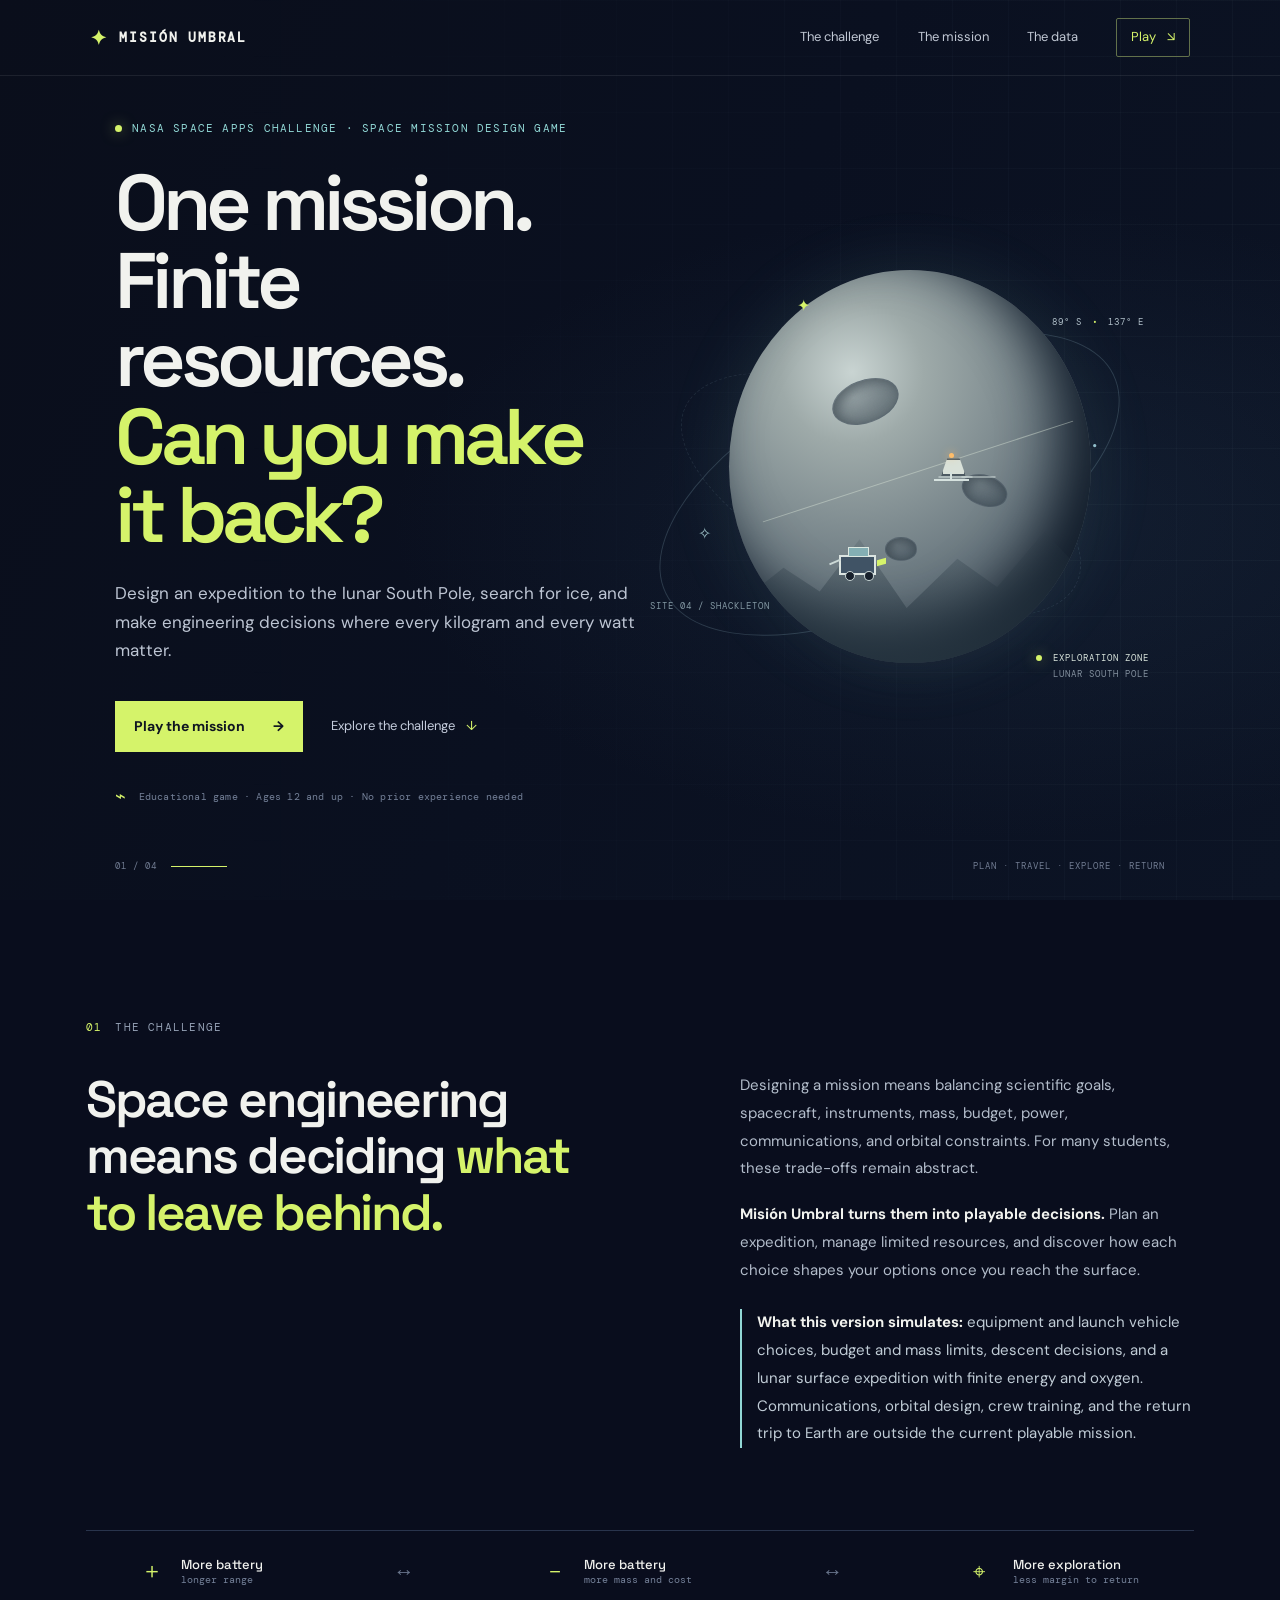
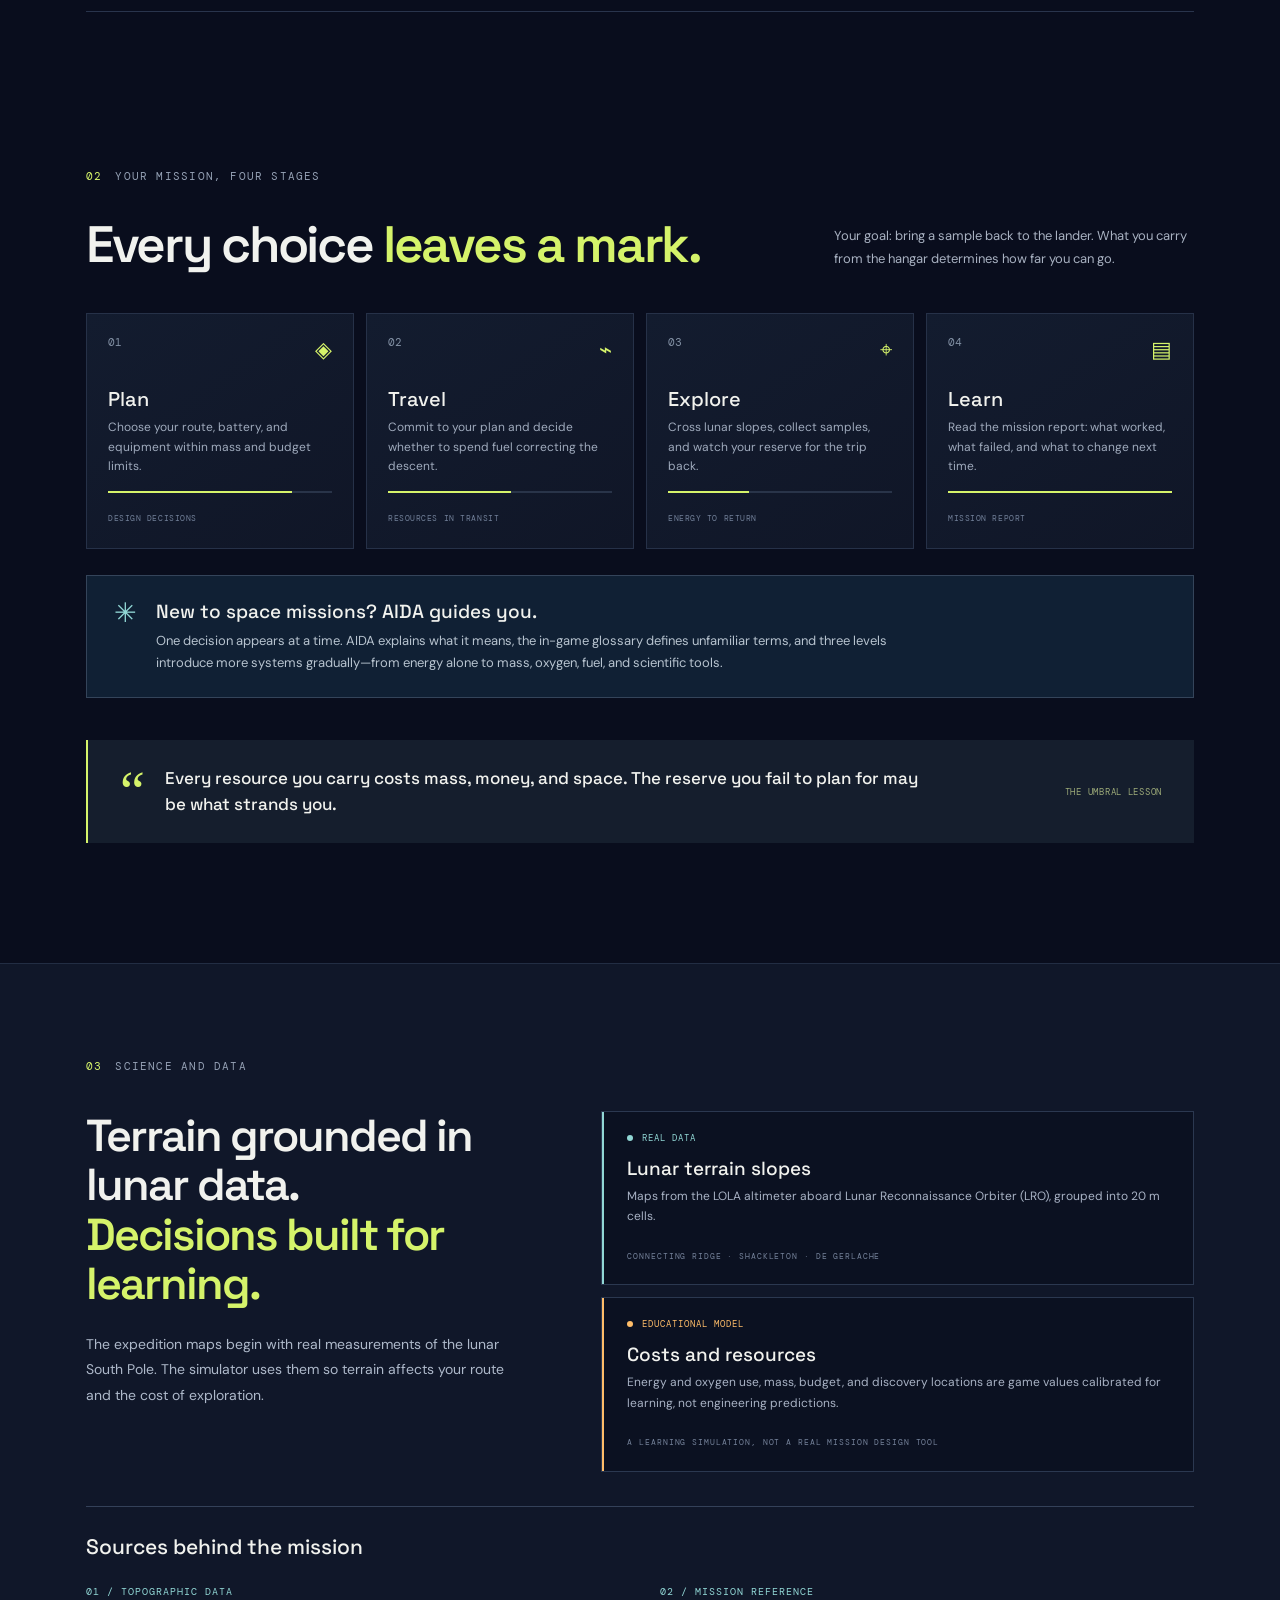
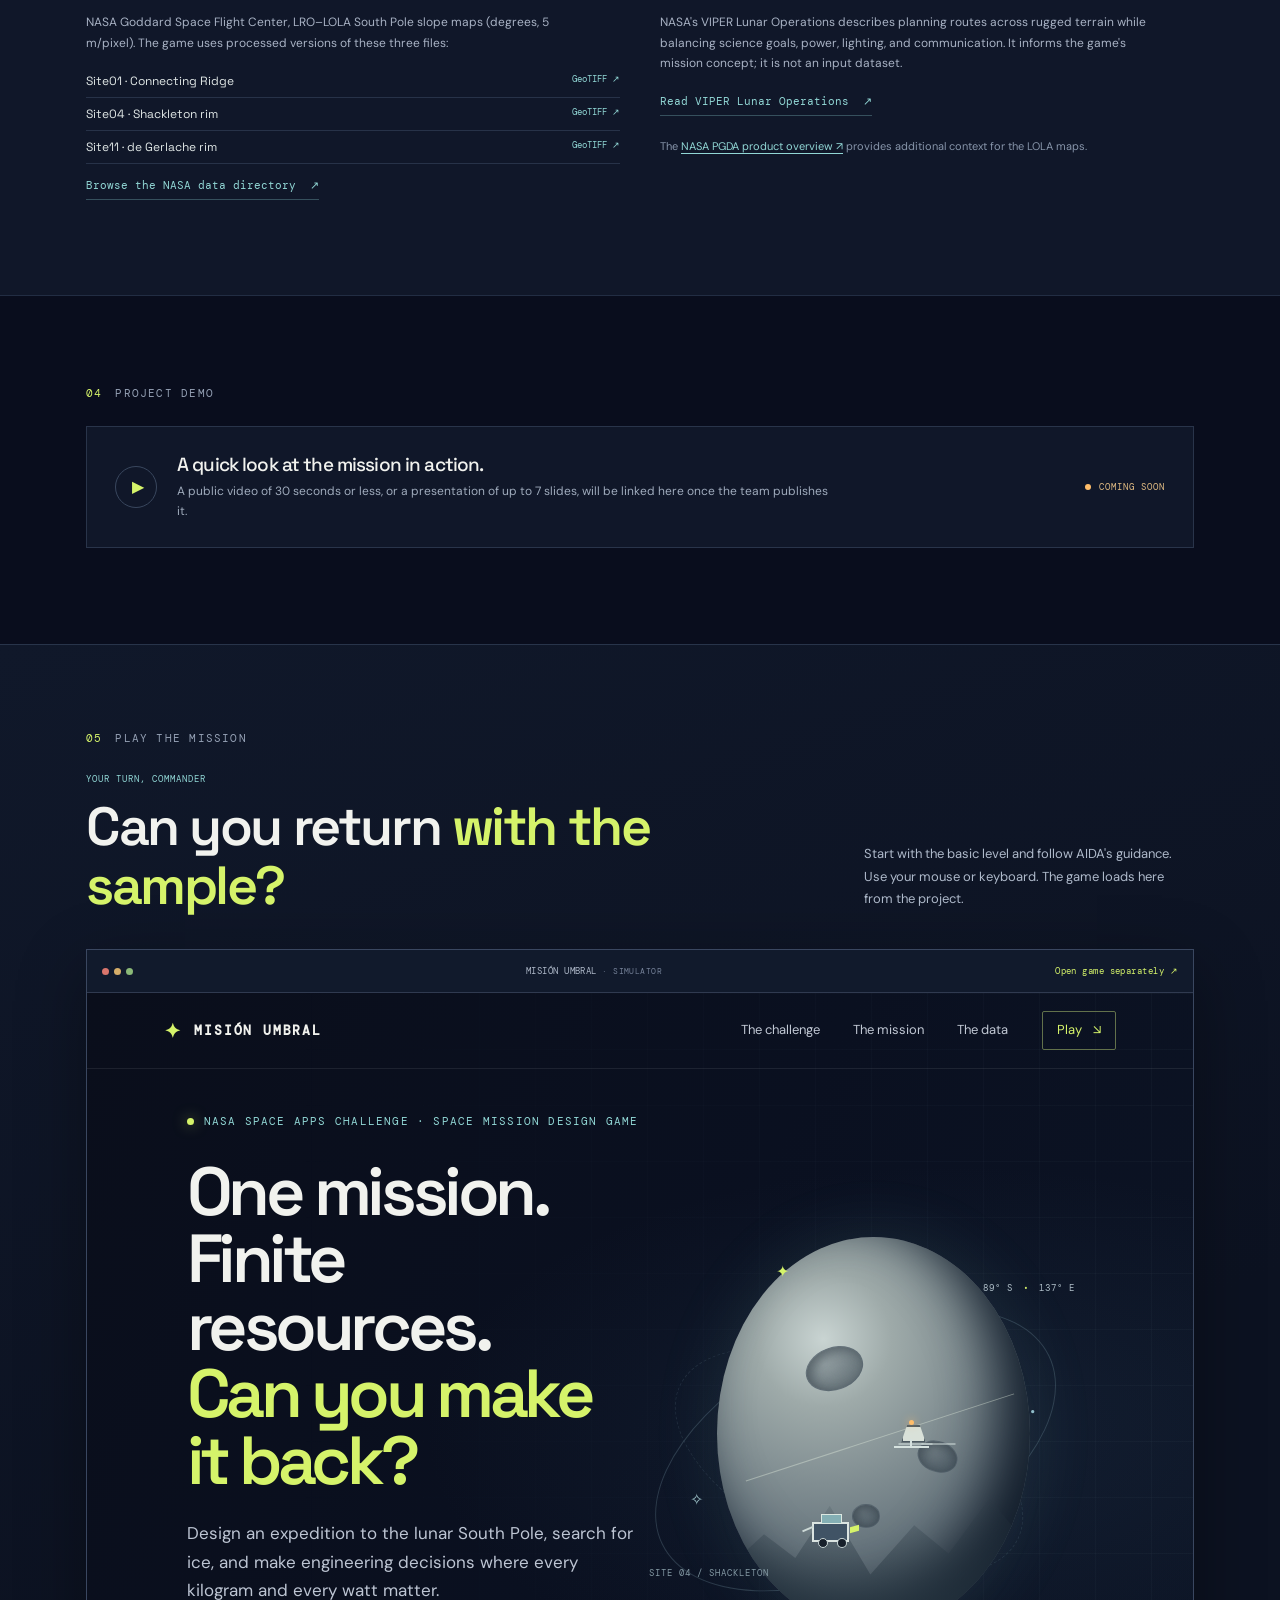
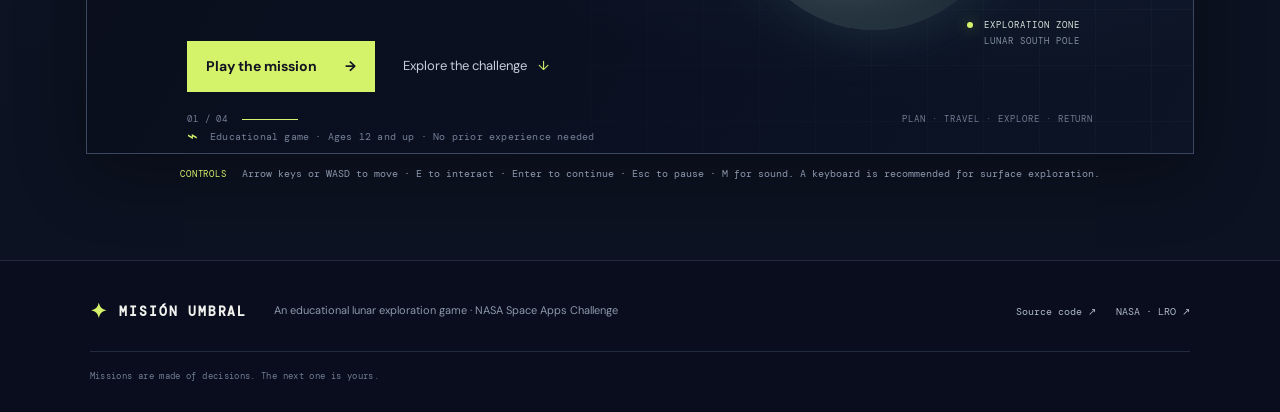
==== commit d964b086: "feat(web): serve landing at root and keep game standalone" ====
--- a/index.html
+++ b/index.html
@@ -1,25 +1,120 @@
 <!doctype html>
-<html lang="en">
+<html lang="en-US">
 <head>
   <meta charset="utf-8">
   <meta name="viewport" content="width=device-width, initial-scale=1">
-  <title>Mission Umbral</title>
-  <link rel="preconnect" href="https://fonts.googleapis.com">
-  <link rel="preconnect" href="https://fonts.gstatic.com" crossorigin>
-  <link href="https://fonts.googleapis.com/css2?family=Press+Start+2P&family=VT323&display=swap" rel="stylesheet">
-  <link rel="stylesheet" href="css/style.css">
-  <link rel="stylesheet" href="css/lunar.css">
+  <meta name="theme-color" content="#090d1d">
+  <meta name="description" content="Design a lunar mission, manage limited resources, and decide when to return in Misión Umbral, an educational game for the NASA Space Apps Challenge.">
+  <title>Misión Umbral — Plan. Explore. Return.</title>
+  <link rel="stylesheet" href="landing.css">
 </head>
 <body>
-  <div id="marco">
-    <div id="juego"></div>
-  </div>
-  <script src="js/datos.js"></script>
-  <script src="js/motor.js"></script>
-  <script src="data/nasa/processed/maps.js"></script>
-  <script src="js/lunar-datos.js"></script>
-  <script src="js/lunar-motor.js"></script>
-  <script src="js/ui.js"></script>
-  <script src="js/lunar-ui.js"></script>
+  <header class="topbar">
+    <a class="brand" href="#inicio" aria-label="Misión Umbral, home"><span class="brand-mark" aria-hidden="true">✦</span> MISIÓN UMBRAL</a>
+    <nav aria-label="Main navigation">
+      <a href="#desafio">The challenge</a>
+      <a href="#mision">The mission</a>
+      <a href="#datos">The data</a>
+      <a class="nav-play" href="#jugar">Play <span aria-hidden="true">↘</span></a>
+    </nav>
+  </header>
+
+  <main>
+    <section class="hero" id="inicio" aria-labelledby="hero-title">
+      <div class="hero-copy">
+        <p class="eyebrow"><span class="live-dot"></span> NASA SPACE APPS CHALLENGE · SPACE MISSION DESIGN GAME</p>
+        <h1 id="hero-title">One mission.<br>Finite resources.<br><em>Can you make it back?</em></h1>
+        <p class="hero-lede">Design an expedition to the lunar South Pole, search for ice, and make engineering decisions where every kilogram and every watt matter.</p>
+        <div class="hero-actions">
+          <a class="button button-primary" href="#jugar">Play the mission <span aria-hidden="true">→</span></a>
+          <a class="text-link" href="#desafio">Explore the challenge <span aria-hidden="true">↓</span></a>
+        </div>
+        <p class="hero-note"><span aria-hidden="true">⌁</span> Educational game · Ages 12 and up · No prior experience needed</p>
+      </div>
+      <div class="moon-scene" role="img" aria-label="Illustration of a robotic expedition at the lunar South Pole">
+        <div class="orbit orbit-one"></div><div class="orbit orbit-two"></div>
+        <div class="moon-glow"></div>
+        <div class="moon"><div class="crater crater-a"></div><div class="crater crater-b"></div><div class="crater crater-c"></div><div class="ridge"></div></div>
+        <div class="lander"><i></i><b></b><span></span></div>
+        <div class="rover"><i></i><b></b><span></span></div>
+        <span class="coordinate coord-a">89° S <b>·</b> 137° E</span>
+        <span class="coordinate coord-b">SITE 04 / SHACKLETON</span>
+        <span class="star star-a">✦</span><span class="star star-b">·</span><span class="star star-c">✧</span>
+        <div class="scene-caption"><span class="caption-pulse"></span> EXPLORATION ZONE <small>LUNAR SOUTH POLE</small></div>
+      </div>
+      <div class="hero-bottom"><span>01 / 04</span><span class="scroll-line"></span><span>PLAN · TRAVEL · EXPLORE · RETURN</span></div>
+    </section>
+
+    <section class="challenge section-wrap" id="desafio" aria-labelledby="challenge-title">
+      <div class="section-label"><span>01</span> THE CHALLENGE</div>
+      <div class="challenge-grid">
+        <h2 id="challenge-title">Space engineering means deciding <em>what to leave behind.</em></h2>
+        <div class="challenge-copy">
+          <p>Designing a mission means balancing scientific goals, spacecraft, instruments, mass, budget, power, communications, and orbital constraints. For many students, these trade-offs remain abstract.</p>
+          <p><strong>Misión Umbral turns them into playable decisions.</strong> Plan an expedition, manage limited resources, and discover how each choice shapes your options once you reach the surface.</p>
+          <p class="scope-note"><strong>What this version simulates:</strong> equipment and launch vehicle choices, budget and mass limits, descent decisions, and a lunar surface expedition with finite energy and oxygen. Communications, orbital design, crew training, and the return trip to Earth are outside the current playable mission.</p>
+        </div>
+      </div>
+      <div class="tradeoff-strip" aria-label="Trade-offs to balance during the mission">
+        <div><span class="trade-icon">＋</span><b>More battery</b><small>longer range</small></div><span class="trade-sign" aria-hidden="true">↔</span>
+        <div><span class="trade-icon">－</span><b>More battery</b><small>more mass and cost</small></div><span class="trade-sign" aria-hidden="true">↔</span>
+        <div><span class="trade-icon">⌖</span><b>More exploration</b><small>less margin to return</small></div>
+      </div>
+    </section>
+
+    <section class="mission section-wrap" id="mision" aria-labelledby="mission-title">
+      <div class="section-label"><span>02</span> YOUR MISSION, FOUR STAGES</div>
+      <div class="section-heading-row"><h2 id="mission-title">Every choice <em>leaves a mark.</em></h2><p>Your goal: bring a sample back to the lander. What you carry from the hangar determines how far you can go.</p></div>
+      <div class="steps">
+        <article class="step-card"><div class="step-top"><span>01</span><span class="step-symbol">◈</span></div><h3>Plan</h3><p>Choose your route, battery, and equipment within mass and budget limits.</p><div class="step-meter"><span style="--meter:82%"></span></div><small>DESIGN DECISIONS</small></article>
+        <article class="step-card"><div class="step-top"><span>02</span><span class="step-symbol">⌁</span></div><h3>Travel</h3><p>Commit to your plan and decide whether to spend fuel correcting the descent.</p><div class="step-meter"><span style="--meter:55%"></span></div><small>RESOURCES IN TRANSIT</small></article>
+        <article class="step-card"><div class="step-top"><span>03</span><span class="step-symbol">⌖</span></div><h3>Explore</h3><p>Cross lunar slopes, collect samples, and watch your reserve for the trip back.</p><div class="step-meter"><span style="--meter:36%"></span></div><small>ENERGY TO RETURN</small></article>
+        <article class="step-card"><div class="step-top"><span>04</span><span class="step-symbol">▤</span></div><h3>Learn</h3><p>Read the mission report: what worked, what failed, and what to change next time.</p><div class="step-meter"><span style="--meter:100%"></span></div><small>MISSION REPORT</small></article>
+      </div>
+      <div class="learning-support"><span class="support-icon" aria-hidden="true">✳</span><div><h3>New to space missions? AIDA guides you.</h3><p>One decision appears at a time. AIDA explains what it means, the in-game glossary defines unfamiliar terms, and three levels introduce more systems gradually—from energy alone to mass, oxygen, fuel, and scientific tools.</p></div></div>
+      <div class="lesson"><span class="lesson-mark">“</span><p>Every resource you carry costs mass, money, and space. The reserve you fail to plan for may be what strands you.</p><span class="lesson-tag">THE UMBRAL LESSON</span></div>
+    </section>
+
+    <section class="data-section" id="datos" aria-labelledby="data-title">
+      <div class="section-wrap data-inner">
+        <div class="section-label"><span>03</span> SCIENCE AND DATA</div>
+        <div class="data-grid">
+          <div><h2 id="data-title">Terrain grounded in lunar data.<br><em>Decisions built for learning.</em></h2><p>The expedition maps begin with real measurements of the lunar South Pole. The simulator uses them so terrain affects your route and the cost of exploration.</p></div>
+          <div class="data-cards">
+            <article class="data-card real"><span class="data-kicker"><i></i> REAL DATA</span><h3>Lunar terrain slopes</h3><p>Maps from the LOLA altimeter aboard Lunar Reconnaissance Orbiter (LRO), grouped into 20 m cells.</p><small>CONNECTING RIDGE · SHACKLETON · DE GERLACHE</small></article>
+            <article class="data-card model"><span class="data-kicker"><i></i> EDUCATIONAL MODEL</span><h3>Costs and resources</h3><p>Energy and oxygen use, mass, budget, and discovery locations are game values calibrated for learning, not engineering predictions.</p><small>A LEARNING SIMULATION, NOT A REAL MISSION DESIGN TOOL</small></article>
+          </div>
+        </div>
+        <div class="source-panel" aria-labelledby="sources-title">
+          <h3 id="sources-title">Sources behind the mission</h3>
+          <div class="source-grid">
+            <div class="source-group"><span>01 / TOPOGRAPHIC DATA</span><p>NASA Goddard Space Flight Center, LRO–LOLA South Pole slope maps (degrees, 5 m/pixel). The game uses processed versions of these three files:</p><ul>
+              <li><a href="https://pgda.gsfc.nasa.gov/data/LOLA_5mpp/Site01/Site01_final_adj_5mpp_slp.tif" target="_blank" rel="noopener noreferrer">Site01 · Connecting Ridge <small>GeoTIFF ↗</small></a></li>
+              <li><a href="https://pgda.gsfc.nasa.gov/data/LOLA_5mpp/Site04/Site04_final_adj_5mpp_slp.tif" target="_blank" rel="noopener noreferrer">Site04 · Shackleton rim <small>GeoTIFF ↗</small></a></li>
+              <li><a href="https://pgda.gsfc.nasa.gov/data/LOLA_5mpp/Site11/Site11_final_adj_5mpp_slp.tif" target="_blank" rel="noopener noreferrer">Site11 · de Gerlache rim <small>GeoTIFF ↗</small></a></li>
+            </ul><a class="inline-link" href="https://pgda.gsfc.nasa.gov/data/LOLA_5mpp/" target="_blank" rel="noopener noreferrer">Browse the NASA data directory <span aria-hidden="true">↗</span></a></div>
+            <div class="source-group"><span>02 / MISSION REFERENCE</span><p>NASA's VIPER Lunar Operations describes planning routes across rugged terrain while balancing science goals, power, lighting, and communication. It informs the game's mission concept; it is not an input dataset.</p><a class="inline-link" href="https://science.nasa.gov/mission/viper/lunar-operations/" target="_blank" rel="noopener noreferrer">Read VIPER Lunar Operations <span aria-hidden="true">↗</span></a><div class="source-note">The <a href="https://pgda.gsfc.nasa.gov/products/78" target="_blank" rel="noopener noreferrer">NASA PGDA product overview ↗</a> provides additional context for the LOLA maps.</div></div>
+          </div>
+        </div>
+      </div>
+    </section>
+
+    <section class="demo section-wrap" aria-labelledby="demo-title">
+      <div class="section-label"><span>04</span> PROJECT DEMO</div>
+      <div class="demo-box"><div class="demo-copy"><span class="demo-icon">▶</span><div><h2 id="demo-title">A quick look at the mission in action.</h2><p>A public video of 30 seconds or less, or a presentation of up to 7 slides, will be linked here once the team publishes it.</p></div></div><span class="demo-status"><i></i> COMING SOON</span></div>
+    </section>
+
+    <section class="play-section" id="jugar" aria-labelledby="play-title">
+      <div class="section-wrap">
+        <div class="section-label"><span>05</span> PLAY THE MISSION</div>
+        <div class="play-heading"><div><p class="eyebrow">YOUR TURN, COMMANDER</p><h2 id="play-title">Can you return <em>with the sample?</em></h2></div><p>Start with the basic level and follow AIDA's guidance. Use your mouse or keyboard. The game loads here from the project.</p></div>
+        <p class="small-screen-note">On a narrow screen, scroll the game panel sideways to see the full interface. A larger screen and keyboard offer the best experience.</p>
+        <div class="game-frame"><div class="frame-top"><span><i></i><i></i><i></i></span><b>MISIÓN UMBRAL <small>· SIMULATOR</small></b><a href="index.html" target="_blank" rel="noopener">Open game separately ↗</a></div><iframe src="index.html" title="Misión Umbral game: design and explore a lunar mission" loading="lazy" allow="fullscreen" allowfullscreen></iframe></div>
+        <p class="game-help"><span>CONTROLS</span> Arrow keys or WASD to move · E to interact · Enter to continue · Esc to pause · M for sound. A keyboard is recommended for surface exploration.</p>
+      </div>
+    </section>
+  </main>
+
+  <footer class="footer"><a class="brand" href="#inicio"><span class="brand-mark" aria-hidden="true">✦</span> MISIÓN UMBRAL</a><p>An educational lunar exploration game · NASA Space Apps Challenge</p><div class="footer-links"><a href="https://github.com/TEAM-SILENT-115/SPATIAL-EXTRACTION---HACKATON-NASA-SPACE-APP-CHALLENGE" target="_blank" rel="noopener noreferrer">Source code ↗</a><a href="https://science.nasa.gov/mission/lro/" target="_blank" rel="noopener noreferrer">NASA · LRO ↗</a></div><small>Missions are made of decisions. The next one is yours.</small></footer>
 </body>
 </html>
--- a/landing.css
+++ b/landing.css
@@ -0,0 +1,20 @@
+@import url('https://fonts.googleapis.com/css2?family=DM+Mono:wght@400;500&family=DM+Sans:wght@400;500;600;700&family=Space+Grotesk:wght@400;500;600;700&display=swap');
+
+:root{color-scheme:dark;--bg:#090d1d;--panel:#11182b;--panel2:#141f35;--line:#29344c;--ink:#f1f2ee;--muted:#a8b1c1;--dim:#748098;--lime:#d5f36a;--cyan:#91d7d5;--orange:#ffbd69;--mono:'DM Mono',monospace;--sans:'DM Sans',sans-serif;--display:'Space Grotesk',sans-serif;scroll-behavior:smooth}
+*{box-sizing:border-box}body{margin:0;background:var(--bg);color:var(--ink);font-family:var(--sans);font-size:16px;line-height:1.6}a{color:inherit;text-decoration:none}a:focus-visible{outline:2px solid var(--lime);outline-offset:4px}::selection{background:var(--lime);color:var(--bg)}
+.topbar{height:76px;display:flex;align-items:center;justify-content:space-between;padding:0 clamp(24px,7vw,112px);border-bottom:1px solid rgba(255,255,255,.08);position:absolute;z-index:5;top:0;left:0;right:0}.brand{font:600 13px var(--mono);letter-spacing:.14em;display:flex;align-items:center;gap:11px}.brand-mark{color:var(--lime);font-size:20px}.topbar nav{display:flex;align-items:center;gap:clamp(18px,3vw,42px);font-size:13px;color:#c1c8d4}.topbar nav a:hover,.footer-links a:hover{color:var(--lime)}.nav-play{border:1px solid #62714b;padding:8px 14px;color:var(--lime);border-radius:2px}.nav-play span{padding-left:8px}
+.hero{min-height:730px;height:min(920px,100vh);position:relative;overflow:hidden;display:grid;grid-template-columns:1fr 1fr;align-items:center;padding:110px clamp(24px,9vw,145px) 105px;background:radial-gradient(ellipse at 78% 58%,rgba(42,66,90,.25),transparent 43%),linear-gradient(118deg,#0a0e1b 0%,#0a1020 51%,#0c1425 100%)}.hero:before{content:"";position:absolute;inset:0;background-image:linear-gradient(rgba(174,204,224,.035) 1px,transparent 1px),linear-gradient(90deg,rgba(174,204,224,.035) 1px,transparent 1px);background-size:56px 56px;mask-image:linear-gradient(90deg,transparent 15%,#000 100%);pointer-events:none}.hero-copy{position:relative;z-index:2;max-width:610px}.eyebrow,.section-label,.coordinate,.scene-caption,.hero-bottom,.step-card small,.data-kicker,.data-card small,.demo-status,.game-help span,.footer>small{font:11px var(--mono);letter-spacing:.11em}.eyebrow{color:var(--cyan);display:flex;align-items:center;gap:10px}.live-dot,.caption-pulse{width:7px;height:7px;background:var(--lime);box-shadow:0 0 14px #d5f36a8a;border-radius:50%}.hero h1{font:600 clamp(48px,6.15vw,88px)/.99 var(--display);letter-spacing:-.065em;margin:30px 0 24px}.hero h1 em,.section-wrap h2 em,.data-grid h2 em,.play-heading h2 em{font-style:normal;color:var(--lime)}.hero-lede{font-size:17px;line-height:1.7;color:#bdc5d3;max-width:520px}.hero-actions{display:flex;align-items:center;gap:28px;margin-top:36px}.button{display:inline-flex;align-items:center;gap:28px;padding:14px 19px;font-weight:700;font-size:14px}.button-primary{color:#101521;background:var(--lime)}.button-primary:hover{background:#e4ff8c}.text-link{font-size:13px;color:#c5cddd}.text-link span{color:var(--lime);padding-left:8px}.hero-note{font:10px var(--mono);color:var(--dim);margin-top:32px;letter-spacing:.02em}.hero-note span{color:var(--lime);font-size:18px;vertical-align:-2px;margin-right:6px}.hero-bottom{position:absolute;bottom:28px;left:clamp(24px,9vw,145px);right:clamp(24px,9vw,145px);display:flex;align-items:center;gap:14px;color:#717c92;font-size:9px}.hero-bottom>span:last-child{margin-left:auto}.scroll-line{height:1px;width:56px;background:var(--lime)}
+.moon-scene{height:min(570px,65vw);min-height:420px;position:relative;align-self:center}.moon-glow{position:absolute;width:75%;height:75%;top:18%;left:15%;background:radial-gradient(ellipse,rgba(177,202,200,.11),transparent 66%);filter:blur(14px)}.orbit{position:absolute;border:1px solid rgba(157,192,206,.21);border-radius:50%;transform:rotate(-26deg)}.orbit-one{width:95%;height:41%;top:33%;left:0}.orbit-two{width:82%;height:33%;top:39%;left:5%;transform:rotate(24deg);border-style:dashed;opacity:.55}.moon{position:absolute;width:69%;height:69%;top:16%;left:17%;border-radius:50%;overflow:hidden;background:radial-gradient(circle at 34% 26%,#c9d4d2 0,#9eaaa9 19%,#69777f 58%,#364451 100%);box-shadow:inset -28px -26px 56px #111c2a,0 0 70px #91d7d51c}.moon:after{content:"";position:absolute;width:100%;height:38%;bottom:0;background:linear-gradient(180deg,transparent,#273641);clip-path:polygon(0 65%,15% 36%,25% 52%,36% 17%,49% 63%,63% 30%,74% 49%,87% 12%,100% 45%,100% 100%,0 100%);opacity:.78}.crater{position:absolute;border-radius:50%;border:1px solid #53616b88;background:radial-gradient(ellipse at 35% 30%,#65727b77,#27354199);box-shadow:inset 4px 4px 12px #29343c77}.crater-a{width:19%;height:11%;top:28%;left:28%;transform:rotate(-20deg)}.crater-b{width:13%;height:8%;top:52%;left:64%;transform:rotate(19deg)}.crater-c{width:9%;height:6%;top:68%;left:43%}.ridge{position:absolute;width:90%;height:1px;top:51%;left:7%;background:#d7e2d574;transform:rotate(-18deg);z-index:1}.lander{position:absolute;left:56%;top:49%;width:35px;height:26px;z-index:3}.lander:before{content:"";position:absolute;left:7px;top:0;width:21px;height:14px;background:#d9e1d9;border:2px solid #4d5a62;clip-path:polygon(25% 0,75% 0,100% 100%,0 100%)}.lander:after{content:"";position:absolute;left:0;top:21px;width:35px;height:2px;background:#d6e2df;box-shadow:4px -3px 0 -0.5px #d6e2df,27px -3px 0 -.5px #d6e2df}.lander i{position:absolute;left:16px;top:14px;height:8px;width:2px;background:#d6e2df}.lander b{position:absolute;top:-5px;left:15px;width:5px;height:5px;border-radius:50%;background:var(--orange);box-shadow:0 0 8px var(--orange)}.rover{position:absolute;left:38%;top:66%;width:37px;height:20px;border:2px solid #dbe4e1;background:#405365;z-index:4}.rover:before{content:"";position:absolute;top:-10px;left:7px;width:19px;height:8px;background:#84afb4;border:1px solid #dce8e1}.rover:after{content:"";position:absolute;left:4px;bottom:-8px;width:8px;height:8px;background:#17202b;border:1px solid #c7d4d4;border-radius:50%;box-shadow:19px 0 0 -1px #17202b,19px 0 0 0 #c7d4d4}.rover i{position:absolute;width:9px;height:6px;background:var(--lime);right:-12px;top:2px;transform:skewY(-15deg)}.rover b{position:absolute;left:-12px;top:4px;width:12px;height:2px;background:#ccd9d6;transform:rotate(-24deg)}.coordinate{position:absolute;color:#b1c0ca;font-size:9px;z-index:4}.coordinate b{color:var(--lime);padding:0 4px}.coord-a{right:4%;top:24%}.coord-b{left:2%;bottom:24%;color:#8398a3}.scene-caption{position:absolute;right:3%;bottom:12%;color:#d8e3db;font-size:9px;display:grid;grid-template-columns:9px 1fr;column-gap:8px;align-items:center}.scene-caption small{grid-column:2;color:#83909e;font:9px var(--mono);margin-top:4px}.caption-pulse{width:6px;height:6px}.star{position:absolute;color:#e1e6e1}.star-a{top:20%;left:30%;color:var(--lime)}.star-b{right:13%;top:43%;font-size:28px;color:#90bdca}.star-c{left:11%;top:60%;color:#9dc1c7}
+.section-wrap{max-width:1180px;margin:0 auto;padding-left:36px;padding-right:36px}.section-label{color:#94a0b4;display:flex;align-items:center;gap:13px}.section-label span{color:var(--lime)}.challenge{padding-top:120px;padding-bottom:126px}.challenge-grid{display:grid;grid-template-columns:1.08fr .92fr;gap:11%;align-items:start;margin:38px 0 64px}.section-wrap h2,.data-grid h2,.play-heading h2{font:600 clamp(34px,4vw,55px)/1.1 var(--display);letter-spacing:-.045em;margin:0}.challenge-copy p{margin:0 0 18px;color:#b3bdcb;font-size:15px;line-height:1.85}.challenge-copy strong{color:var(--ink)}.inline-link{display:inline-block;color:var(--cyan);font:11px var(--mono);margin-top:10px;padding-bottom:7px;border-bottom:1px solid #91d7d54c}.inline-link span{padding-left:7px}.tradeoff-strip{border-top:1px solid var(--line);border-bottom:1px solid var(--line);padding:25px 5%;display:flex;align-items:center;justify-content:space-between}.tradeoff-strip>div{display:grid;grid-template-columns:30px auto;column-gap:10px;align-items:center}.trade-icon{color:var(--lime);font:22px var(--mono);grid-row:span 2}.tradeoff-strip b{font:500 13px var(--display)}.tradeoff-strip small{font:10px var(--mono);color:var(--dim)}.trade-sign{font:21px var(--mono);color:#68748b}
+.mission{padding-top:31px;padding-bottom:120px}.section-heading-row{display:flex;justify-content:space-between;align-items:end;gap:45px;margin:34px 0 40px}.section-heading-row p{max-width:360px;color:var(--muted);font-size:13px;margin:0 0 3px;line-height:1.75}.steps{display:grid;grid-template-columns:repeat(4,1fr);gap:12px}.step-card{background:linear-gradient(145deg,#131c2f,#101627);border:1px solid #263148;padding:21px 21px 19px;min-height:224px;position:relative}.step-top{display:flex;justify-content:space-between;color:#8290a4;font:11px var(--mono)}.step-symbol{font-size:22px;color:var(--lime)}.step-card h3{font:500 20px var(--display);margin:22px 0 6px}.step-card p{font-size:12px;color:#9faabc;line-height:1.6;min-height:58px;margin:0}.step-meter{height:2px;background:#293449;margin:15px 0 10px}.step-meter span{display:block;width:var(--meter);height:100%;background:var(--lime)}.step-card small{font-size:8px;color:#728099;letter-spacing:.07em}.lesson{margin-top:42px;padding:26px 32px;background:#151e2d;border-left:2px solid var(--lime);display:flex;align-items:center;gap:20px}.lesson-mark{font:56px Georgia;color:var(--lime);line-height:.7}.lesson p{font:500 17px/1.5 var(--display);margin:0;max-width:760px}.lesson-tag{margin-left:auto;white-space:nowrap;font:9px var(--mono);color:#9caa78;letter-spacing:.08em}
+.data-section{background:#101729;border-top:1px solid #222d43;border-bottom:1px solid #222d43;padding:95px 0}.data-inner>.section-label{margin-bottom:38px}.data-grid{display:grid;grid-template-columns:.85fr 1.15fr;gap:7%;align-items:start}.data-grid h2{font-size:clamp(31px,3.5vw,47px)}.data-grid>div:first-child>p{color:#aeb9ca;line-height:1.8;font-size:14px;max-width:425px;margin:24px 0 10px}.data-cards{display:grid;gap:12px}.data-card{padding:20px 23px 18px 25px;border:1px solid #2b3850;background:#0b1121;position:relative}.data-card:before{content:"";position:absolute;left:0;top:0;bottom:0;width:2px;background:var(--cyan)}.data-card.model:before{background:var(--orange)}.data-kicker{font-size:9px;color:var(--cyan);display:flex;align-items:center;gap:9px}.model .data-kicker{color:var(--orange)}.data-kicker i{width:6px;height:6px;background:currentColor;border-radius:50%}.data-card h3{font:500 19px var(--display);margin:12px 0 5px}.data-card p{font-size:12px;color:#a8b2c4;margin:0 0 14px;line-height:1.7}.data-card small{font-size:8px;color:#75829a}
+.source-panel{margin-top:34px;border-top:1px solid #344159;padding-top:26px}.source-panel h3{font:500 21px var(--display);margin:0 0 17px}.source-grid{display:grid;grid-template-columns:1fr 1fr;gap:40px}.source-group>span{font:10px var(--mono);letter-spacing:.1em;color:var(--cyan)}.source-group p{font-size:12px;line-height:1.7;color:#a8b2c4;max-width:510px;margin:10px 0}.source-group ul{list-style:none;margin:12px 0 4px;padding:0}.source-group li{border-bottom:1px solid #273248}.source-group li a{display:flex;justify-content:space-between;gap:12px;padding:8px 0;font:12px var(--display);color:#e0e7e6}.source-group li a:hover,.source-note a:hover{color:var(--lime)}.source-group li small{font:9px var(--mono);color:var(--cyan);white-space:nowrap}.source-note{margin-top:22px;font-size:11px;color:#8795aa}.source-note a{color:var(--cyan);text-decoration:underline;text-underline-offset:3px}
+.demo{padding-top:90px;padding-bottom:96px}.demo>.section-label{margin-bottom:26px}.demo-box{padding:25px 28px;border:1px solid #29344a;background:#101729;display:flex;align-items:center;justify-content:space-between;gap:24px}.demo-copy{display:flex;align-items:center;gap:20px}.demo-icon{width:42px;height:42px;border:1px solid #39475e;color:var(--lime);display:grid;place-items:center;padding-left:3px;border-radius:50%;flex:none}.demo-copy h2{font:500 19px var(--display);margin:0 0 5px}.demo-copy p{font-size:12px;line-height:1.65;color:#9fabbc;max-width:660px;margin:0}.demo-status{font-size:9px;color:#e3bd84;display:flex;align-items:center;gap:8px;white-space:nowrap}.demo-status i{width:6px;height:6px;background:var(--orange);border-radius:50%}
+.play-section{background:linear-gradient(160deg,#10182a,#0c1221 65%);border-top:1px solid #28344a;padding:86px 0 80px}.play-section .section-wrap>.section-label{margin-bottom:28px}.play-heading{display:flex;justify-content:space-between;align-items:end;gap:40px;margin-bottom:34px}.play-heading .eyebrow{font-size:9px;margin:0 0 12px}.play-heading h2{font-size:clamp(34px,4.2vw,54px)}.play-heading>p{max-width:330px;margin:0 0 4px;color:#aeb9ca;font-size:13px;line-height:1.75}.game-frame{border:1px solid #3a4760;background:#080c16;box-shadow:0 20px 65px #0005}.frame-top{height:43px;background:#111a2c;border-bottom:1px solid #303a50;display:flex;align-items:center;justify-content:space-between;padding:0 15px;font:9px var(--mono);color:#aeb8c8;letter-spacing:.05em}.frame-top>span{display:flex;gap:5px}.frame-top>span i{display:block;width:7px;height:7px;border-radius:50%;background:#465268}.frame-top>span i:first-child{background:#d9756c}.frame-top>span i:nth-child(2){background:#d5ad69}.frame-top>span i:nth-child(3){background:#8bb978}.frame-top>b{font-weight:400}.frame-top small{color:#758198}.frame-top>a{color:var(--lime);font-size:9px}.game-frame iframe{display:block;width:100%;height:clamp(480px,64vw,760px);border:0;background:#090d1d}.game-help{margin:13px 0 0;text-align:center;font:10px var(--mono);color:#8c98ac}.game-help span{color:var(--lime);margin-right:9px;font-size:9px}
+.footer{padding:37px clamp(24px,7vw,112px) 30px;border-top:1px solid #222b3d;display:flex;align-items:center;gap:27px;flex-wrap:wrap}.footer>p{color:#8d99ac;font-size:11px;margin:0 auto 0 0}.footer-links{display:flex;gap:20px;color:#aeb8c8;font:10px var(--mono)}.footer>small{width:100%;border-top:1px solid #222b3d;padding-top:18px;color:#6f7c91;font-size:9px;letter-spacing:.04em}
+@media(max-width:900px){.hero{padding-left:6vw;padding-right:6vw;grid-template-columns:1.05fr .95fr}.hero h1{font-size:clamp(46px,7vw,70px)}.moon-scene{min-height:340px}.challenge-grid{gap:6%}.steps{grid-template-columns:repeat(2,1fr)}.data-grid{grid-template-columns:1fr;gap:32px}.data-grid>div:first-child>p{max-width:650px}.source-grid{gap:24px}.lesson{align-items:flex-start;flex-wrap:wrap}.lesson-tag{margin-left:62px}.footer{gap:17px}}
+@media(max-width:620px){.topbar{height:64px;padding:0 20px}.brand{font-size:10px}.topbar nav{gap:14px;font-size:11px}.topbar nav>a:not(.nav-play){display:none}.nav-play{padding:6px 10px}.hero{height:auto;min-height:850px;display:flex;flex-direction:column;align-items:stretch;padding:115px 24px 78px}.hero h1{font-size:clamp(48px,13vw,73px);margin-top:24px}.hero-lede{font-size:15px}.hero-actions{gap:18px;flex-wrap:wrap}.button{padding:13px 15px}.moon-scene{width:100%;height:370px;min-height:370px;margin-top:10px}.moon{width:68%;height:auto;aspect-ratio:1;left:16%;top:8%}.hero-bottom{left:24px;right:24px;bottom:21px;font-size:7px;gap:9px}.scroll-line{width:32px}.section-wrap{padding-left:22px;padding-right:22px}.challenge{padding-top:79px;padding-bottom:80px}.challenge-grid{grid-template-columns:1fr;gap:19px;margin:29px 0 36px}.section-wrap h2,.data-grid h2{font-size:37px}.challenge-copy p{font-size:14px}.tradeoff-strip{padding:20px 0;gap:7px}.tradeoff-strip>div{grid-template-columns:20px auto;column-gap:5px}.trade-icon{font-size:17px}.tradeoff-strip b{font-size:10px}.tradeoff-strip small{font-size:8px}.trade-sign{font-size:15px}.mission{padding-bottom:80px}.section-heading-row{display:block;margin:28px 0 27px}.section-heading-row p{margin-top:17px}.steps{gap:8px}.step-card{padding:15px;min-height:222px}.step-card h3{font-size:18px;margin-top:19px}.step-card p{font-size:11px}.step-card small{font-size:7px}.lesson{padding:20px;gap:12px}.lesson p{font-size:15px}.lesson-mark{font-size:43px}.lesson-tag{margin-left:55px;font-size:8px}.data-section{padding:72px 0}.data-grid{gap:27px}.data-card{padding:17px 16px 15px 20px}.data-card h3{font-size:17px}.data-card small{font-size:7px}.source-grid{grid-template-columns:1fr;gap:28px}.source-group li a{font-size:11px}.demo{padding-top:68px;padding-bottom:70px}.demo-box{padding:20px 17px;align-items:flex-start;flex-direction:column}.demo-copy{align-items:flex-start;gap:13px}.demo-icon{width:34px;height:34px}.demo-copy h2{font-size:17px}.demo-copy p{font-size:11px}.play-section{padding:68px 0}.play-heading{display:block;margin-bottom:25px}.play-heading>p{margin-top:15px}.frame-top{padding:0 9px}.frame-top>b{font-size:8px}.frame-top>a{font-size:8px}.game-frame iframe{height:560px}.game-help{line-height:1.8}.footer{padding:28px 22px;gap:13px}.footer>p{width:100%;order:2}.footer-links{width:100%;order:3;flex-wrap:wrap}.footer>small{order:4}}
+@media(prefers-reduced-motion:reduce){:root{scroll-behavior:auto}*,*:before,*:after{animation-duration:.01ms!important;animation-iteration-count:1!important;transition-duration:.01ms!important}}
+.scope-note{border-left:2px solid var(--cyan);padding-left:15px;margin-top:25px!important;color:#c0ccd6!important}.learning-support{display:flex;gap:19px;align-items:flex-start;margin-top:26px;padding:23px 27px;border:1px solid #34445a;background:#102034}.support-icon{font-size:27px;line-height:1;color:var(--cyan)}.learning-support h3{font:500 19px var(--display);margin:0 0 6px}.learning-support p{font-size:13px;line-height:1.7;color:#b7c3cf;margin:0;max-width:760px}.small-screen-note{display:none}
+@media(max-width:620px){.hero .eyebrow,.section-label,.hero-note,.hero-bottom,.coordinate,.scene-caption,.scene-caption small,.data-kicker,.data-card small,.source-group>span,.source-group li small,.demo-status,.footer>small{font-size:11px}.hero-bottom{flex-wrap:wrap}.hero-bottom>span:last-child{margin-left:0}.tradeoff-strip{flex-direction:column;align-items:stretch;gap:13px}.tradeoff-strip>div{grid-template-columns:26px auto}.tradeoff-strip b{font-size:13px}.tradeoff-strip small{font-size:11px}.trade-sign{display:none}.step-card p,.data-card p,.demo-copy p,.source-group p,.source-note,.footer>p{font-size:13px}.step-card small,.data-card small{font-size:10px}.step-card{min-height:235px}.source-group li a{font-size:13px}.source-group li small{font-size:11px}.learning-support{padding:18px 16px;gap:12px}.learning-support h3{font-size:17px}.learning-support p{font-size:13px}.small-screen-note{display:block;color:#b9c8d5;background:#19283b;border-left:2px solid var(--lime);padding:10px 13px;font-size:13px;line-height:1.55;margin:0 0 13px}.game-frame{overflow-x:auto}.game-frame iframe{width:960px;max-width:none;height:640px}.game-help,.game-help span{font-size:12px}.frame-top,.frame-top>a,.frame-top>b{font-size:11px}}
+@media(max-width:620px){.hero .eyebrow,.section-label,.hero-note,.hero-bottom,.coordinate,.scene-caption,.scene-caption small,.data-kicker,.data-card small,.source-group>span,.source-group li small,.demo-status,.footer>small,.step-card small,.tradeoff-strip small,.game-help,.game-help span,.frame-top,.frame-top>a,.frame-top>b{font-size:12px}}
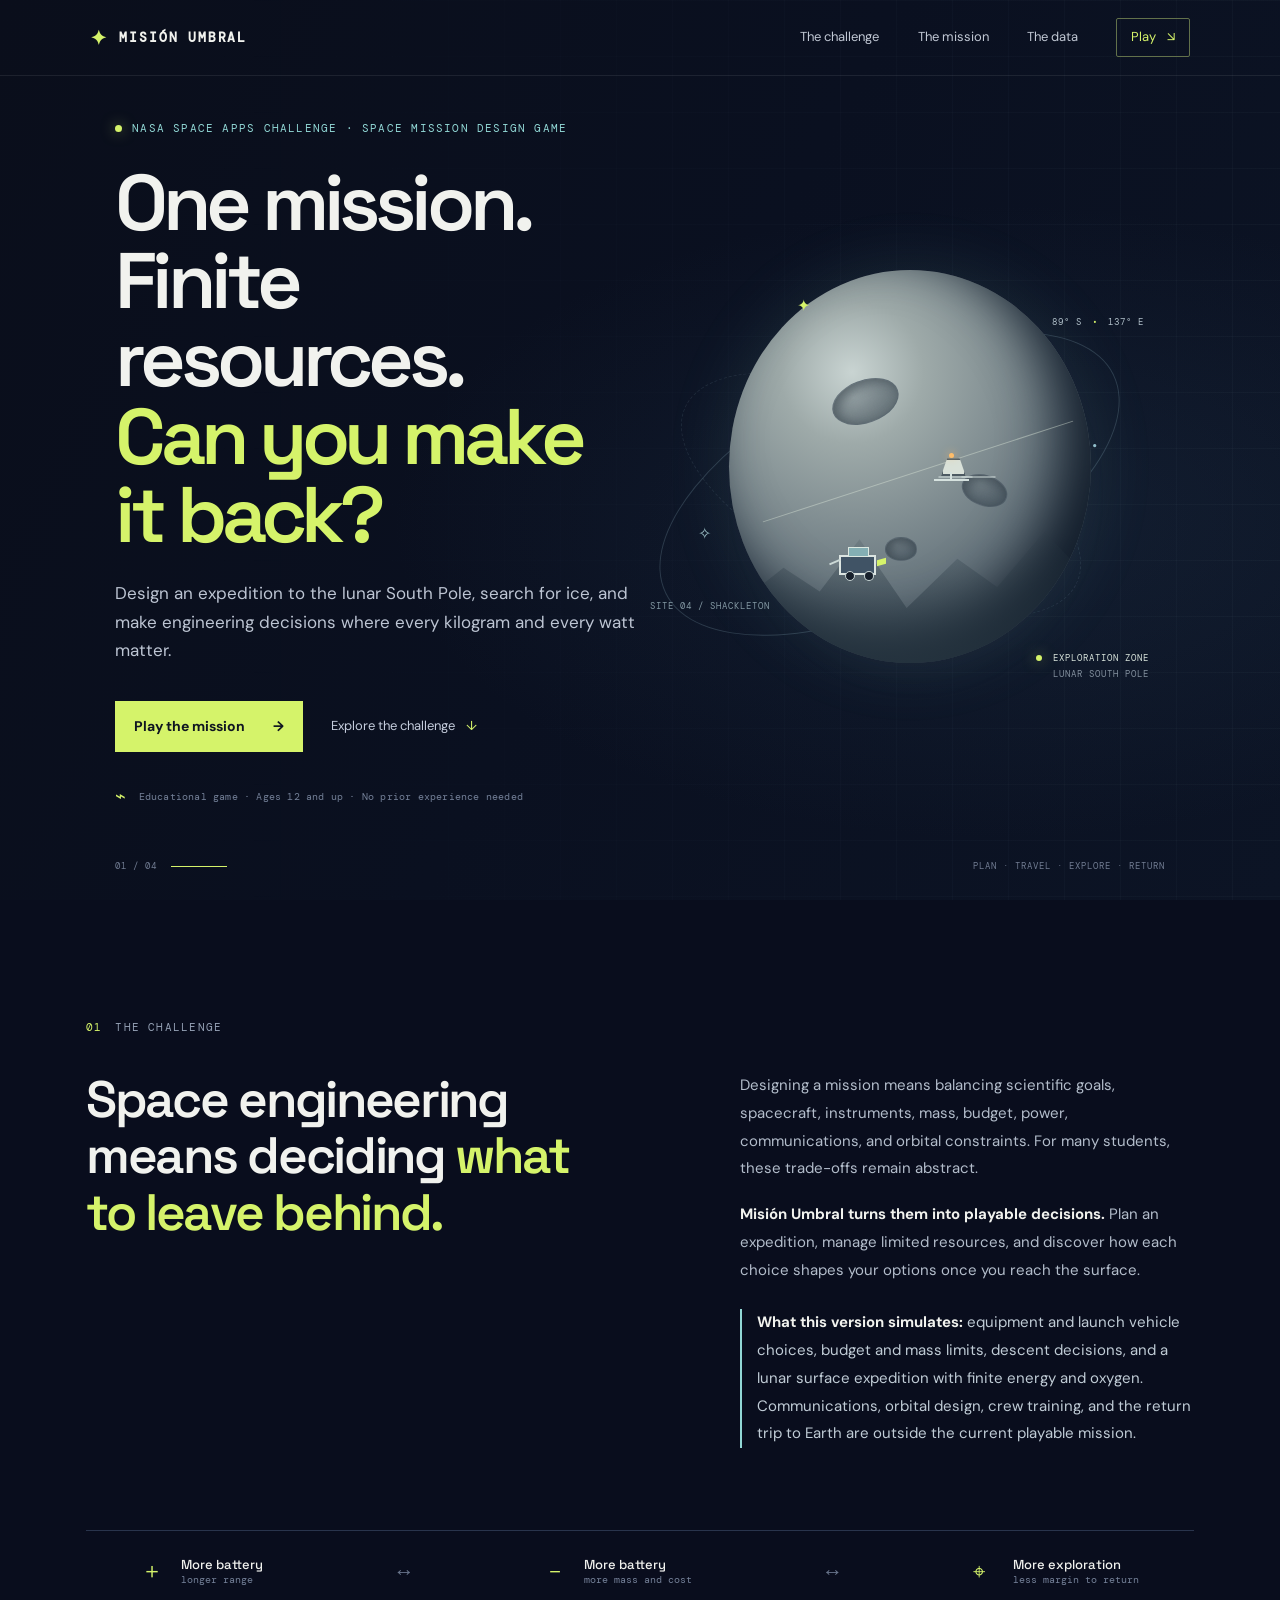
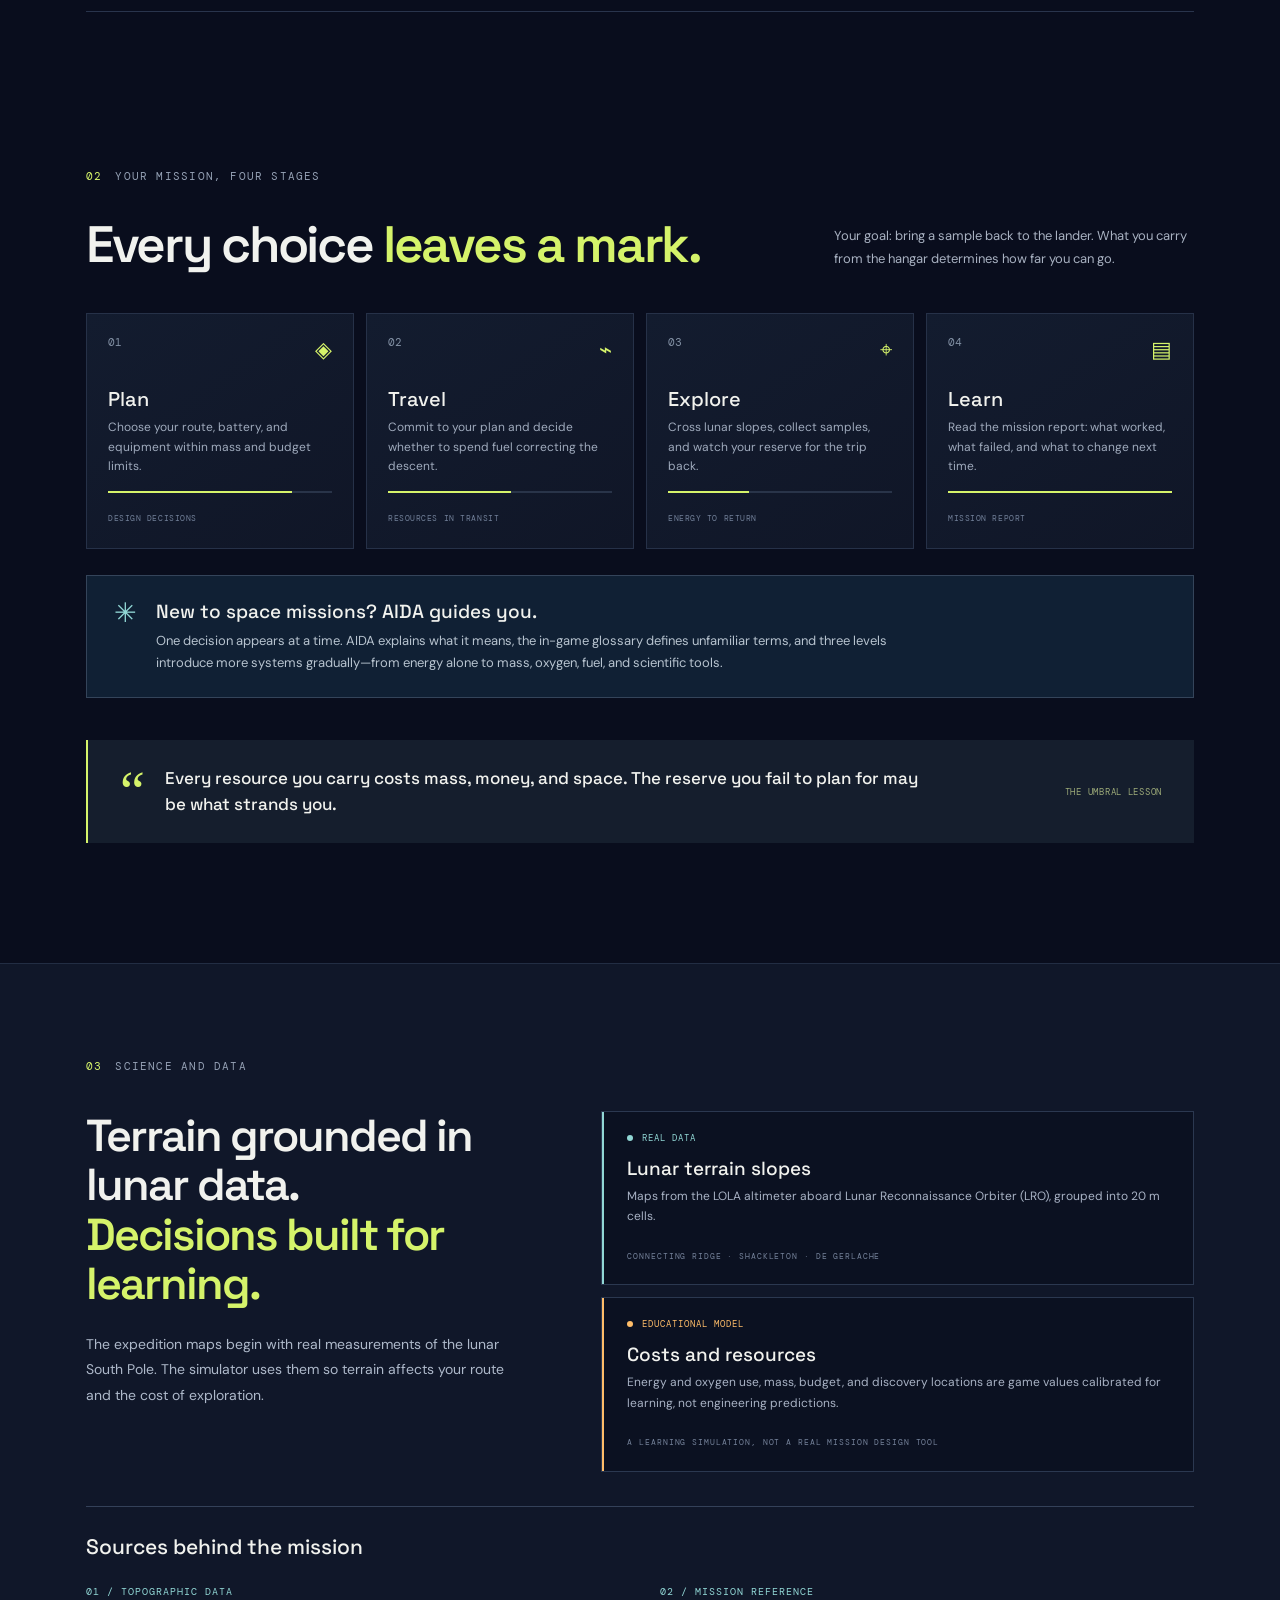
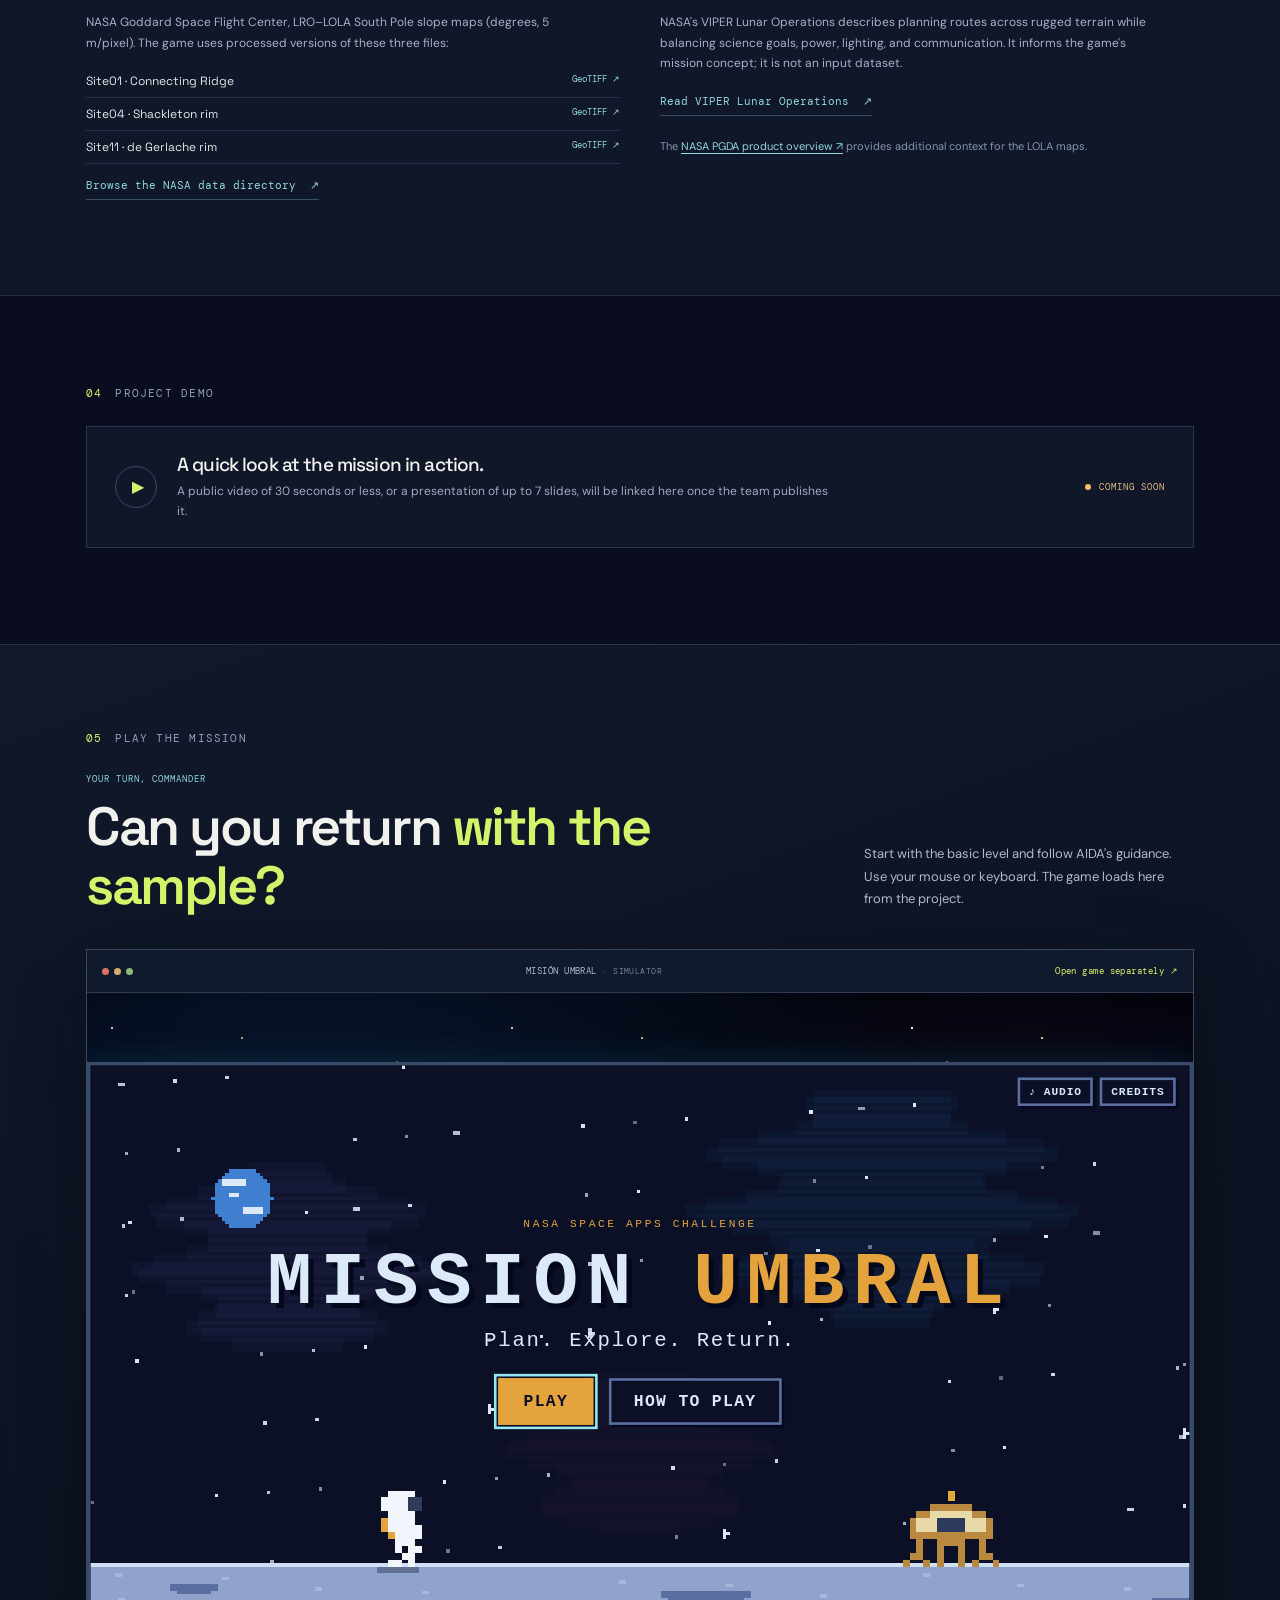
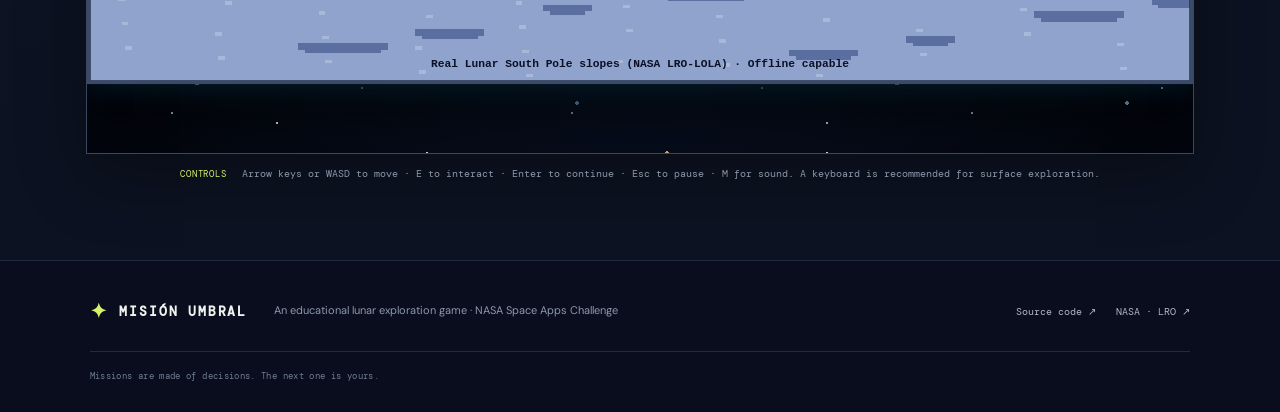
==== commit dffdbd61: "docs(web): update game links and Vercel config" ====
--- a/index.html
+++ b/index.html
@@ -109,7 +109,7 @@
         <div class="section-label"><span>05</span> PLAY THE MISSION</div>
         <div class="play-heading"><div><p class="eyebrow">YOUR TURN, COMMANDER</p><h2 id="play-title">Can you return <em>with the sample?</em></h2></div><p>Start with the basic level and follow AIDA's guidance. Use your mouse or keyboard. The game loads here from the project.</p></div>
         <p class="small-screen-note">On a narrow screen, scroll the game panel sideways to see the full interface. A larger screen and keyboard offer the best experience.</p>
-        <div class="game-frame"><div class="frame-top"><span><i></i><i></i><i></i></span><b>MISIÓN UMBRAL <small>· SIMULATOR</small></b><a href="index.html" target="_blank" rel="noopener">Open game separately ↗</a></div><iframe src="index.html" title="Misión Umbral game: design and explore a lunar mission" loading="lazy" allow="fullscreen" allowfullscreen></iframe></div>
+        <div class="game-frame"><div class="frame-top"><span><i></i><i></i><i></i></span><b>MISIÓN UMBRAL <small>· SIMULATOR</small></b><a href="game.html" target="_blank" rel="noopener">Open game separately ↗</a></div><iframe src="game.html" title="Misión Umbral game: design and explore a lunar mission" loading="lazy" allow="fullscreen" allowfullscreen></iframe></div>
         <p class="game-help"><span>CONTROLS</span> Arrow keys or WASD to move · E to interact · Enter to continue · Esc to pause · M for sound. A keyboard is recommended for surface exploration.</p>
       </div>
     </section>
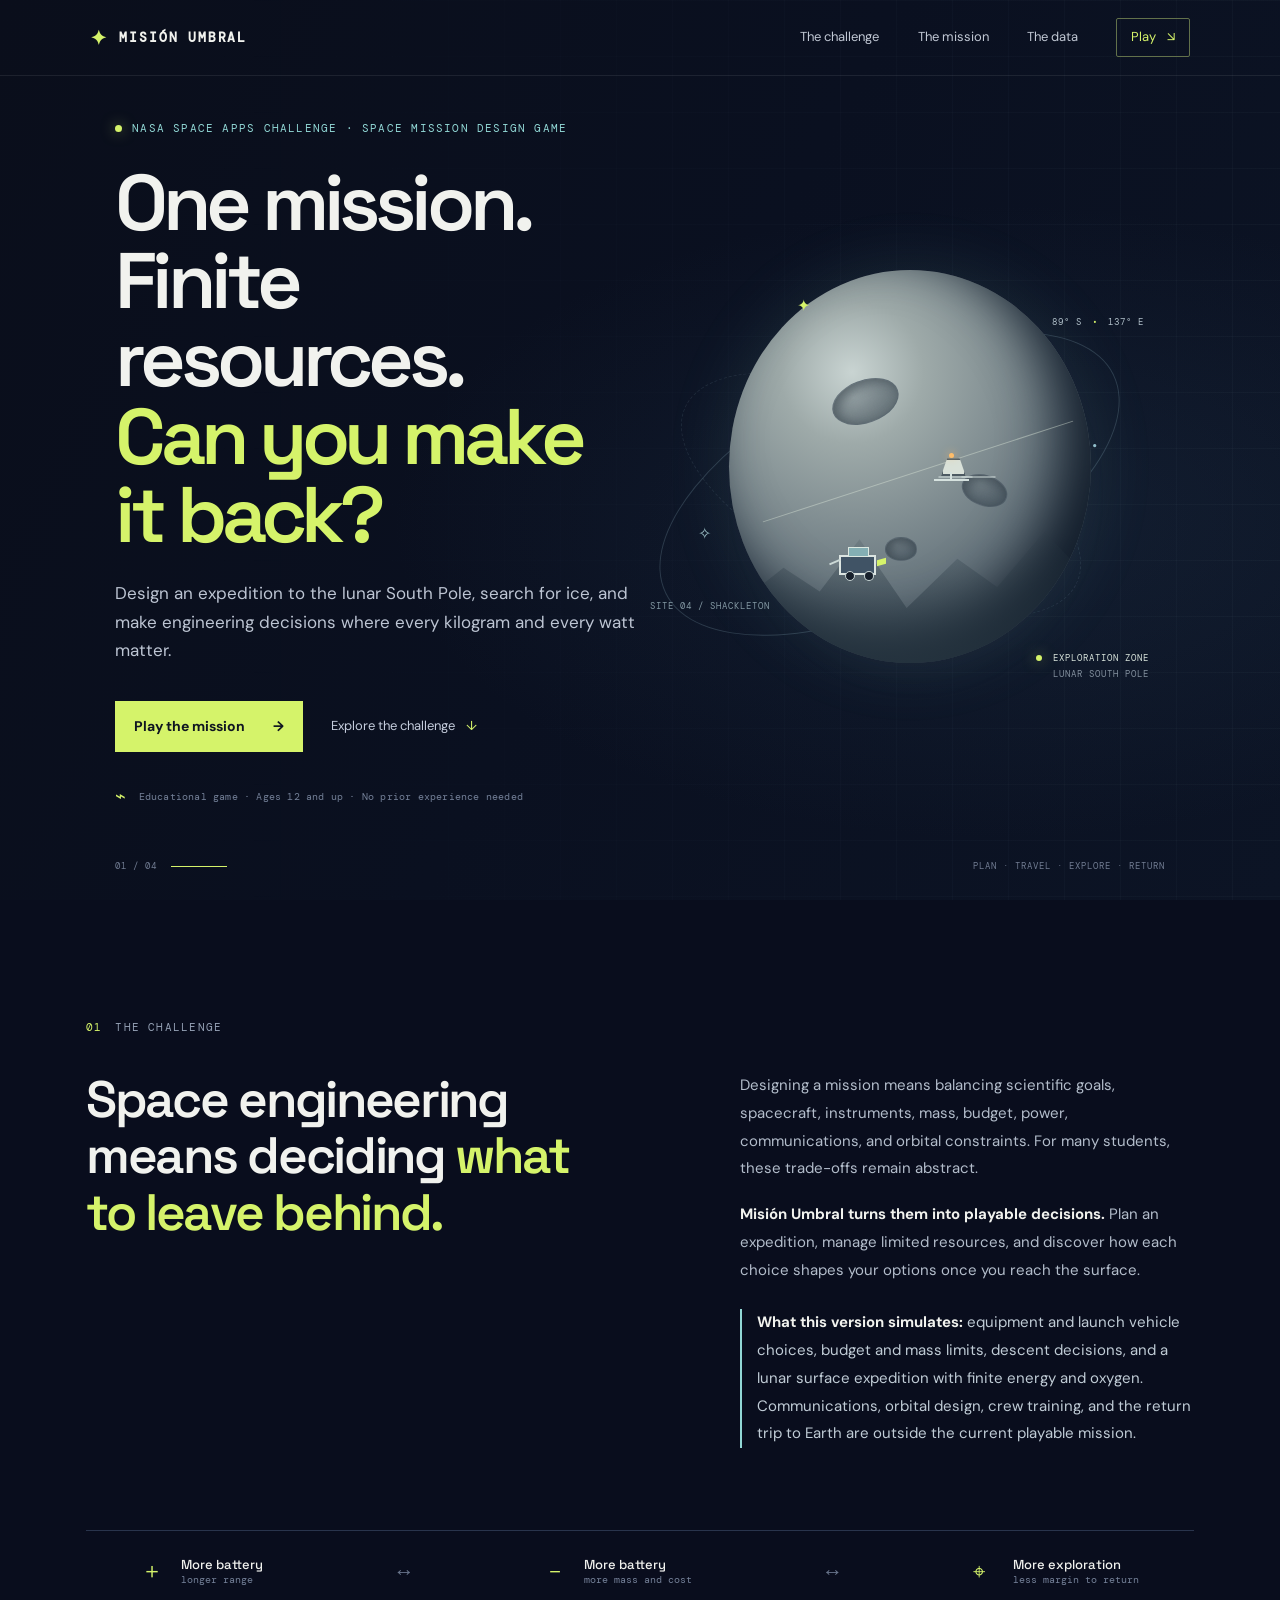
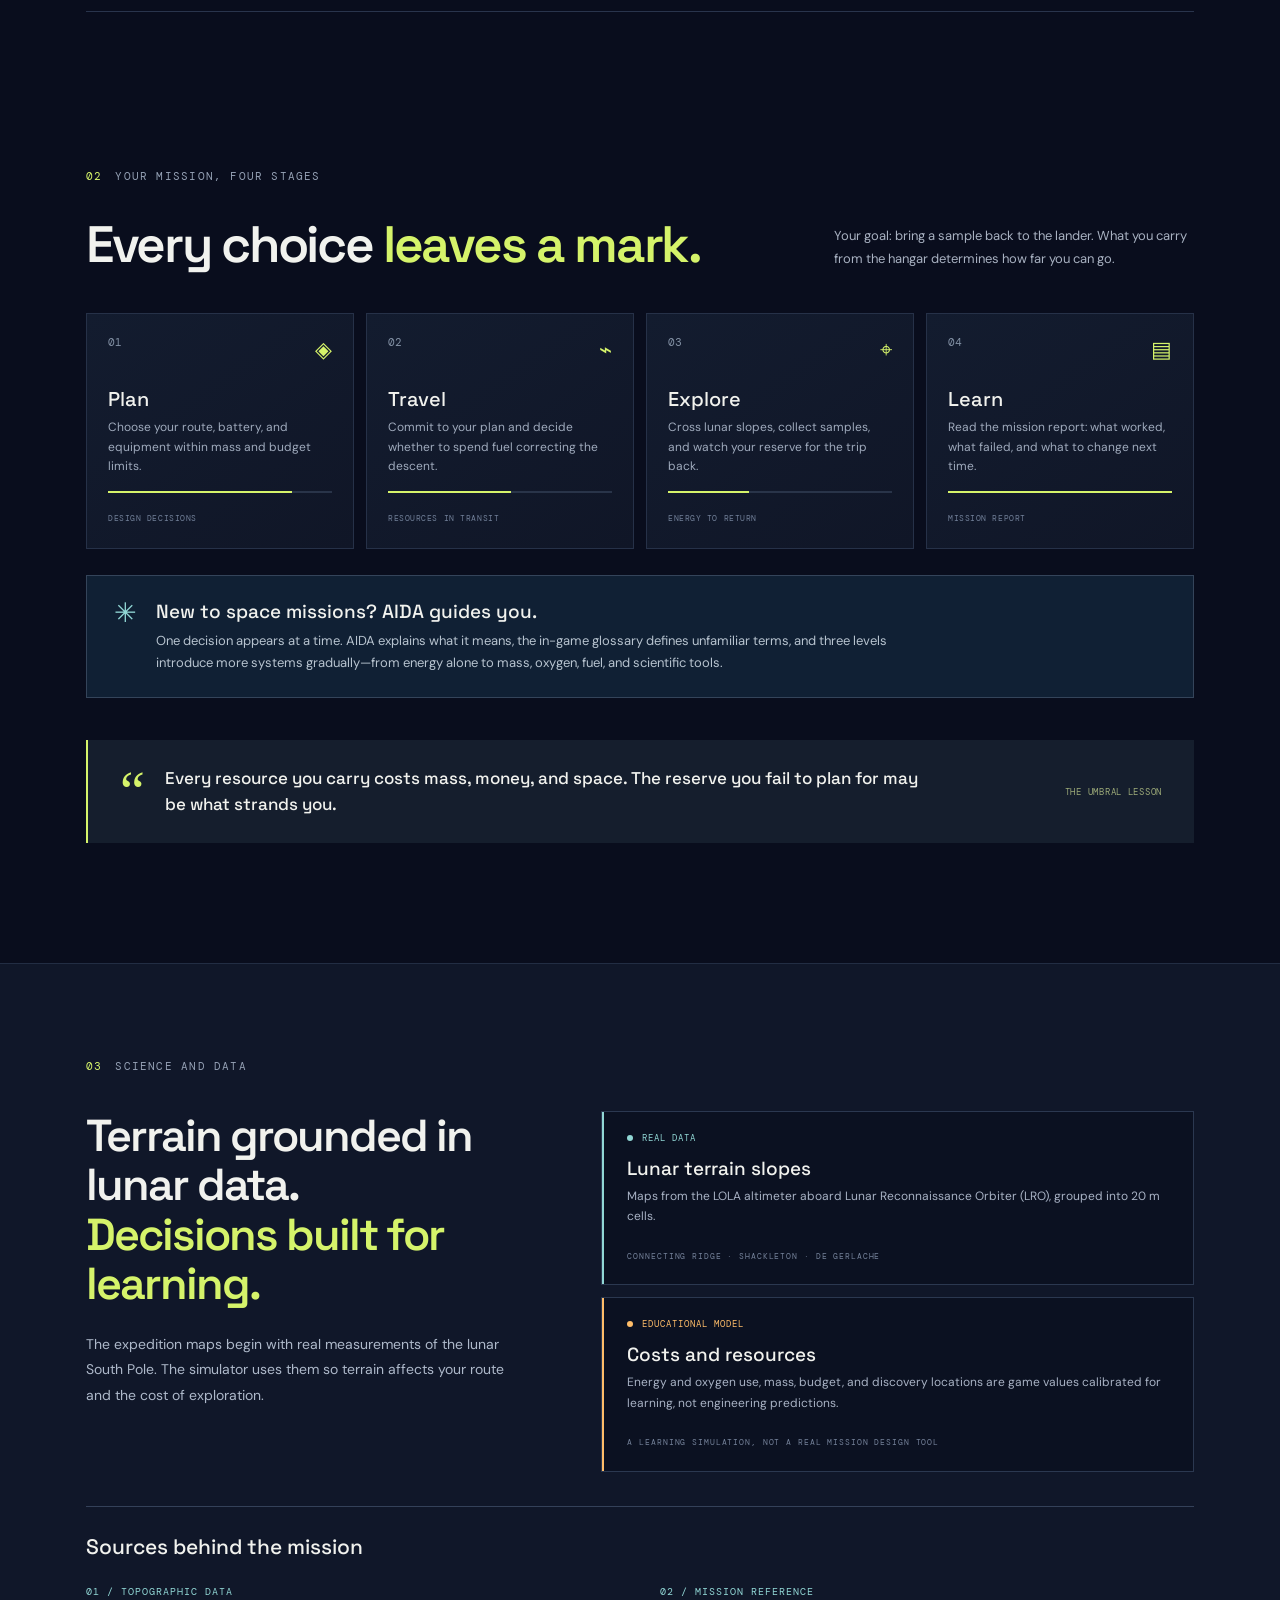
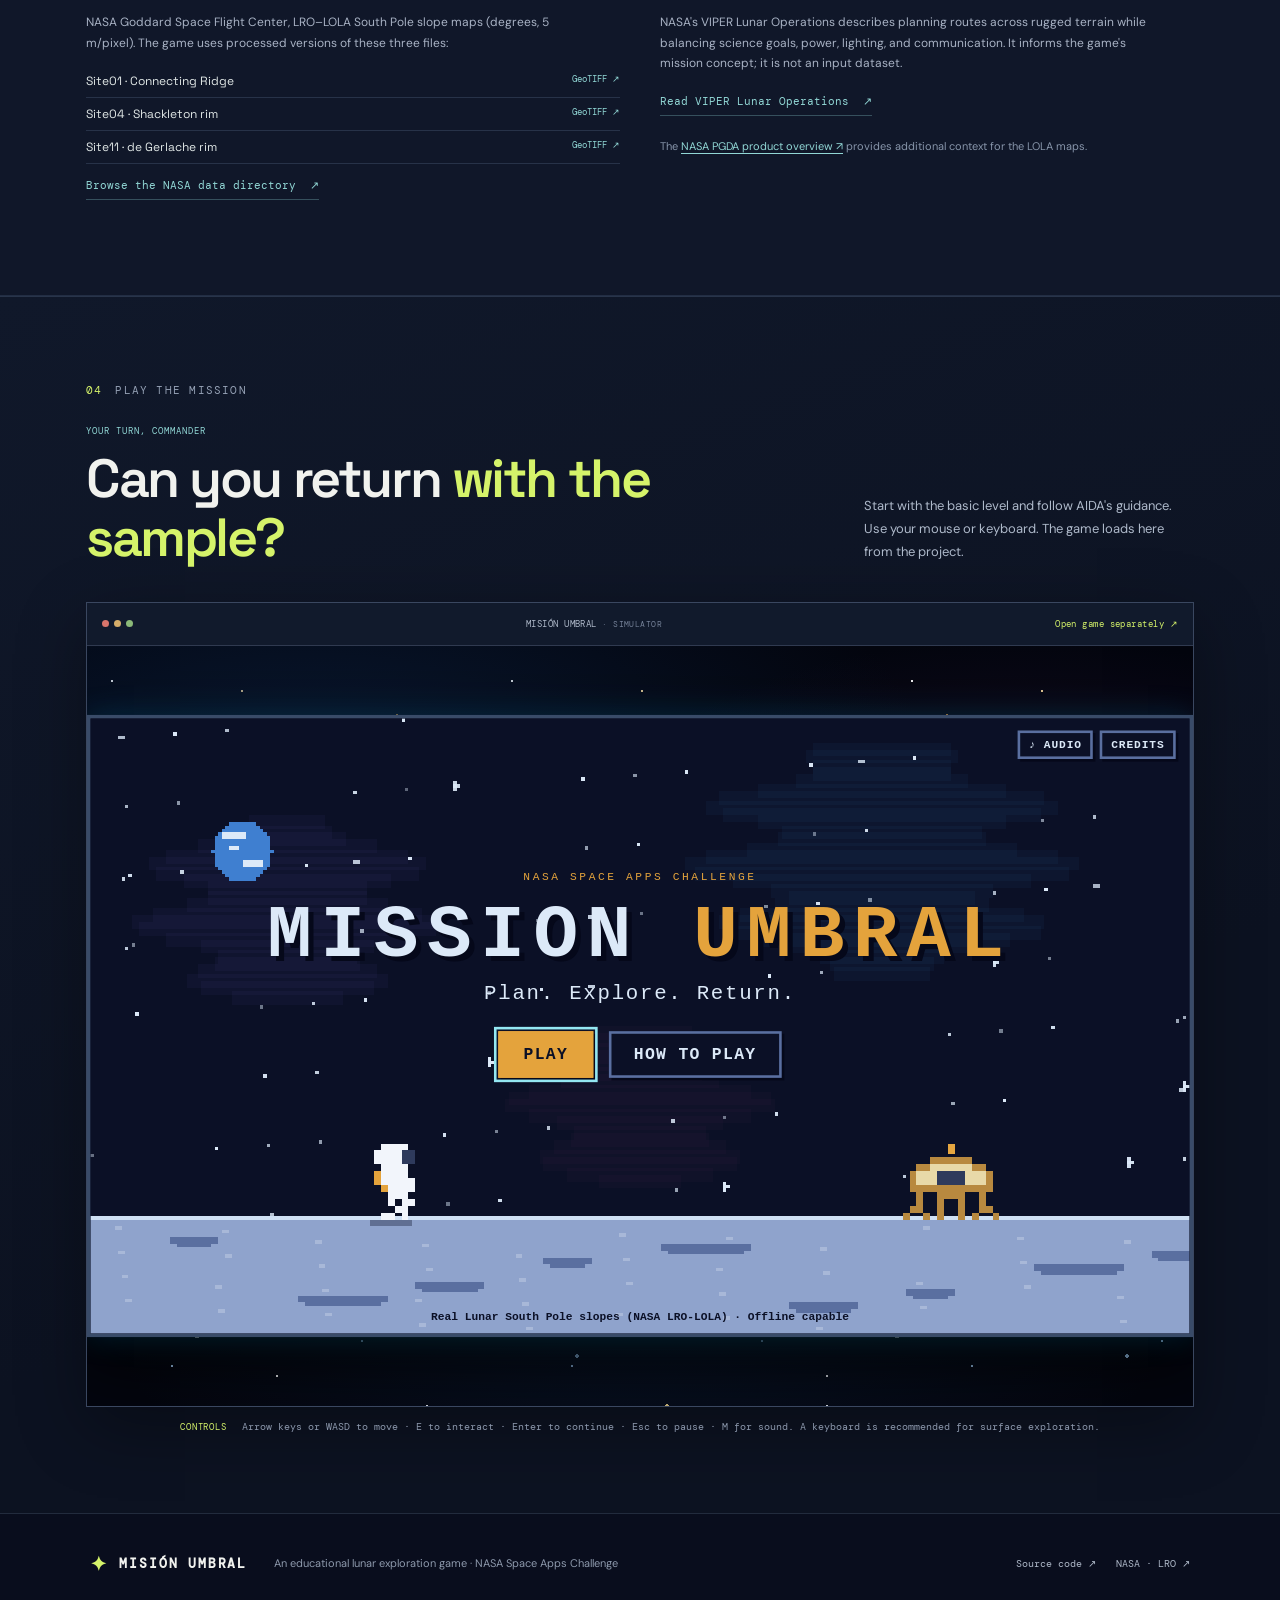
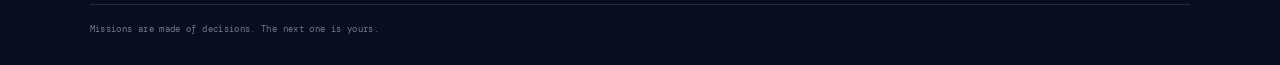
==== commit 802720c5: "fix(web): remove pending project demo section" ====
--- a/index.html
+++ b/index.html
@@ -99,14 +99,9 @@
       </div>
     </section>
 
-    <section class="demo section-wrap" aria-labelledby="demo-title">
-      <div class="section-label"><span>04</span> PROJECT DEMO</div>
-      <div class="demo-box"><div class="demo-copy"><span class="demo-icon">▶</span><div><h2 id="demo-title">A quick look at the mission in action.</h2><p>A public video of 30 seconds or less, or a presentation of up to 7 slides, will be linked here once the team publishes it.</p></div></div><span class="demo-status"><i></i> COMING SOON</span></div>
-    </section>
-
     <section class="play-section" id="jugar" aria-labelledby="play-title">
       <div class="section-wrap">
-        <div class="section-label"><span>05</span> PLAY THE MISSION</div>
+        <div class="section-label"><span>04</span> PLAY THE MISSION</div>
         <div class="play-heading"><div><p class="eyebrow">YOUR TURN, COMMANDER</p><h2 id="play-title">Can you return <em>with the sample?</em></h2></div><p>Start with the basic level and follow AIDA's guidance. Use your mouse or keyboard. The game loads here from the project.</p></div>
         <p class="small-screen-note">On a narrow screen, scroll the game panel sideways to see the full interface. A larger screen and keyboard offer the best experience.</p>
         <div class="game-frame"><div class="frame-top"><span><i></i><i></i><i></i></span><b>MISIÓN UMBRAL <small>· SIMULATOR</small></b><a href="game.html" target="_blank" rel="noopener">Open game separately ↗</a></div><iframe src="game.html" title="Misión Umbral game: design and explore a lunar mission" loading="lazy" allow="fullscreen" allowfullscreen></iframe></div>
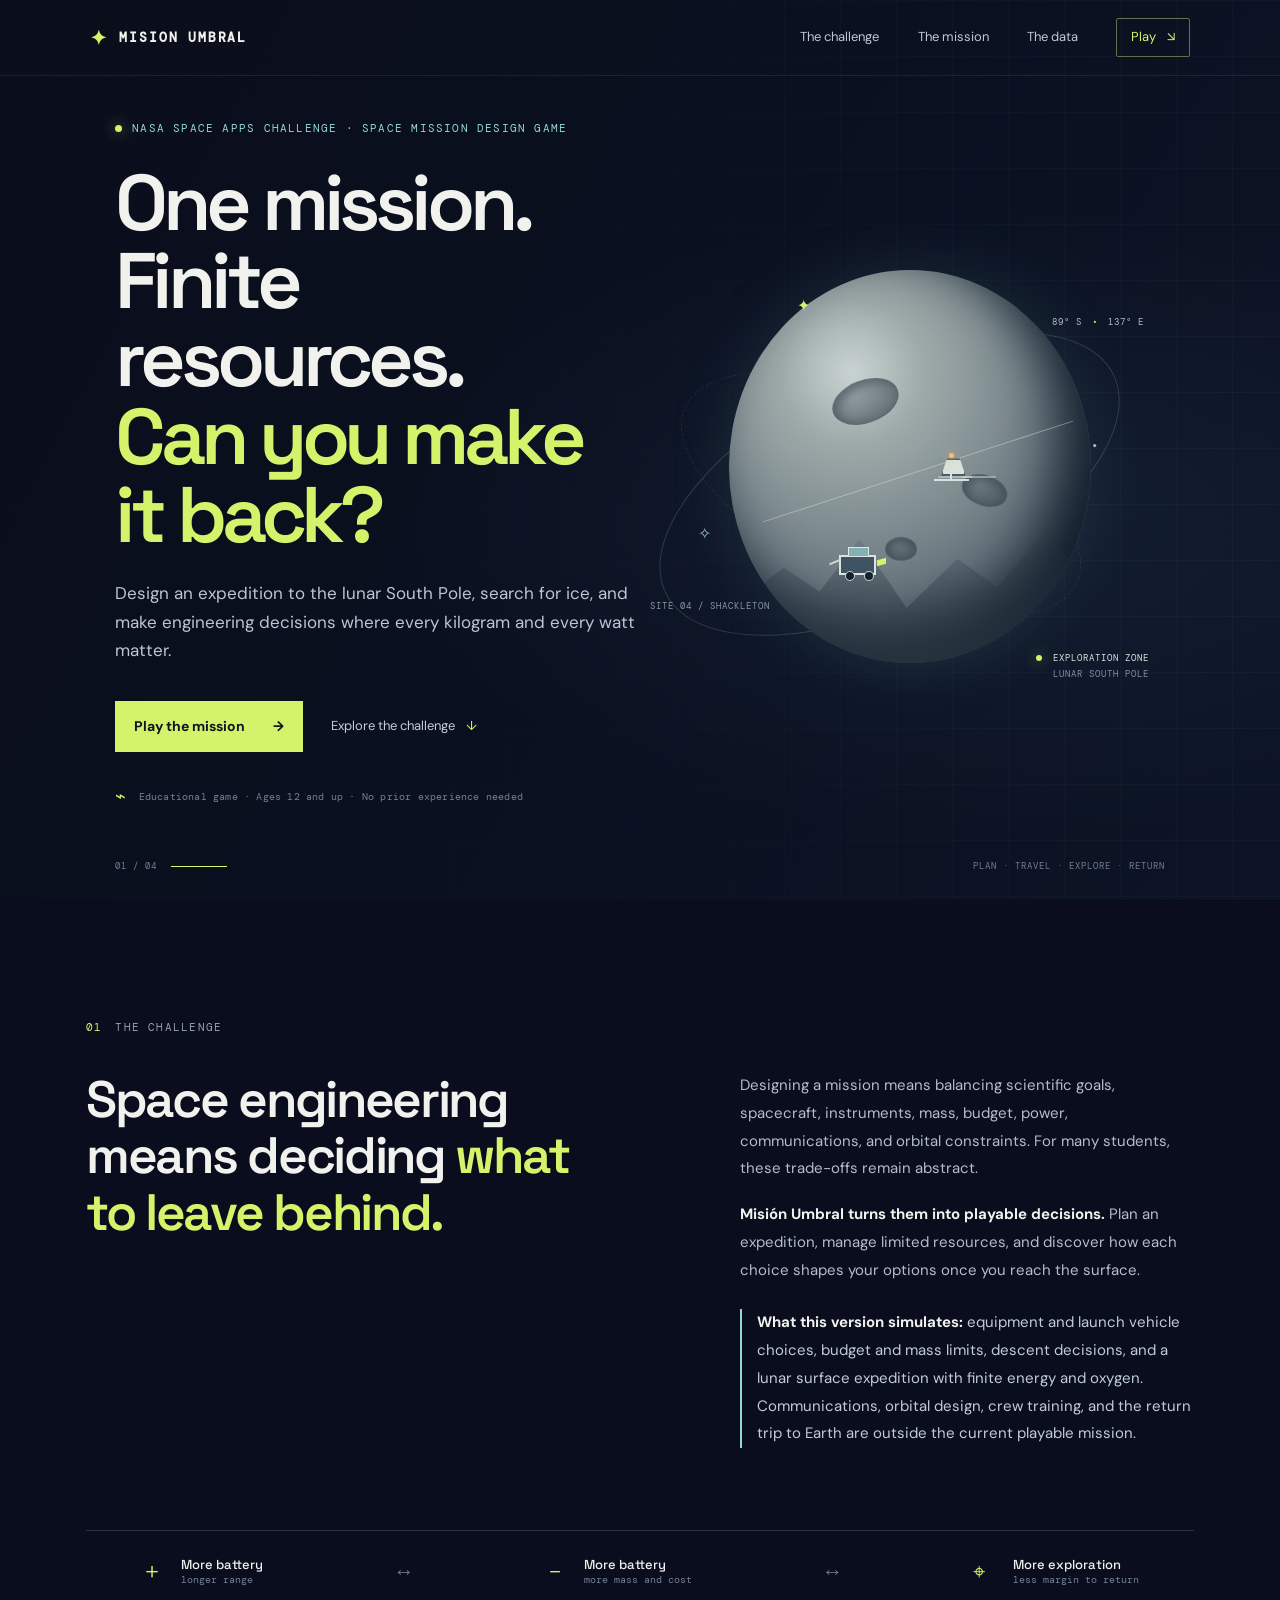
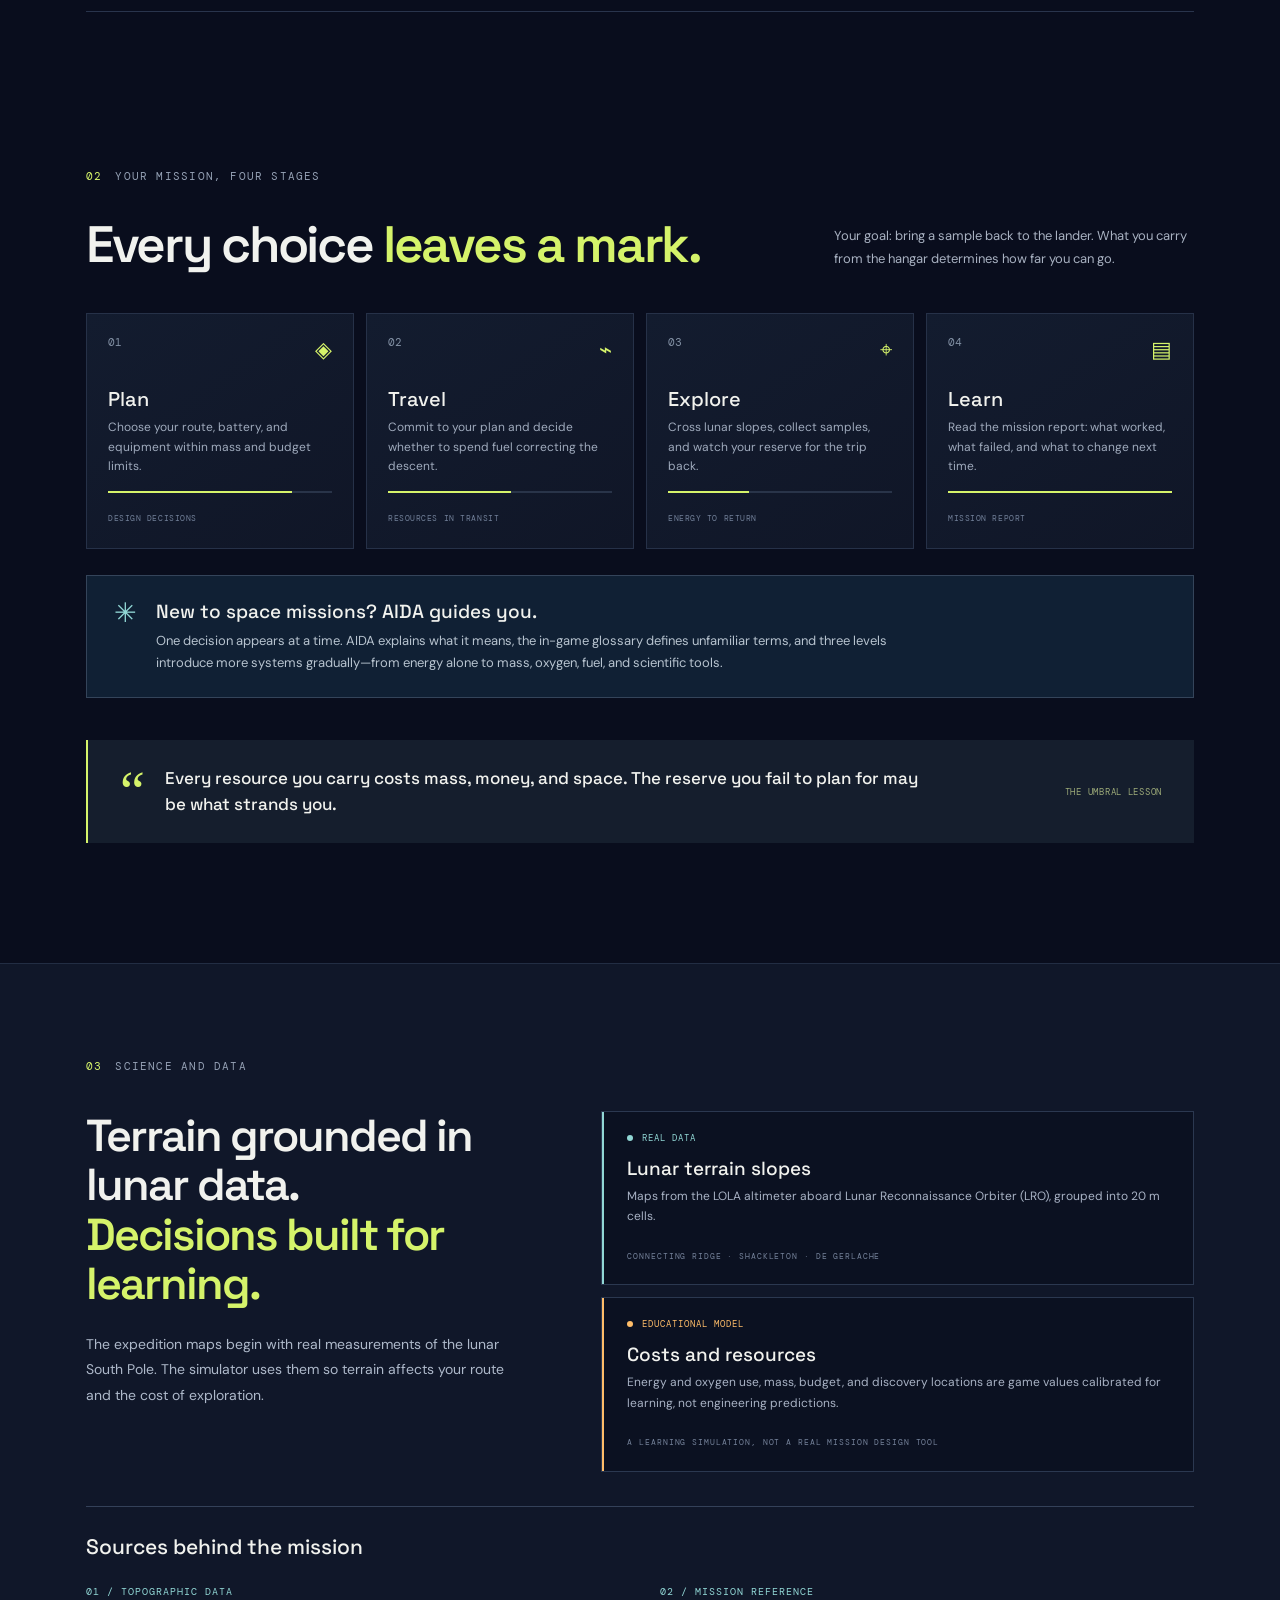
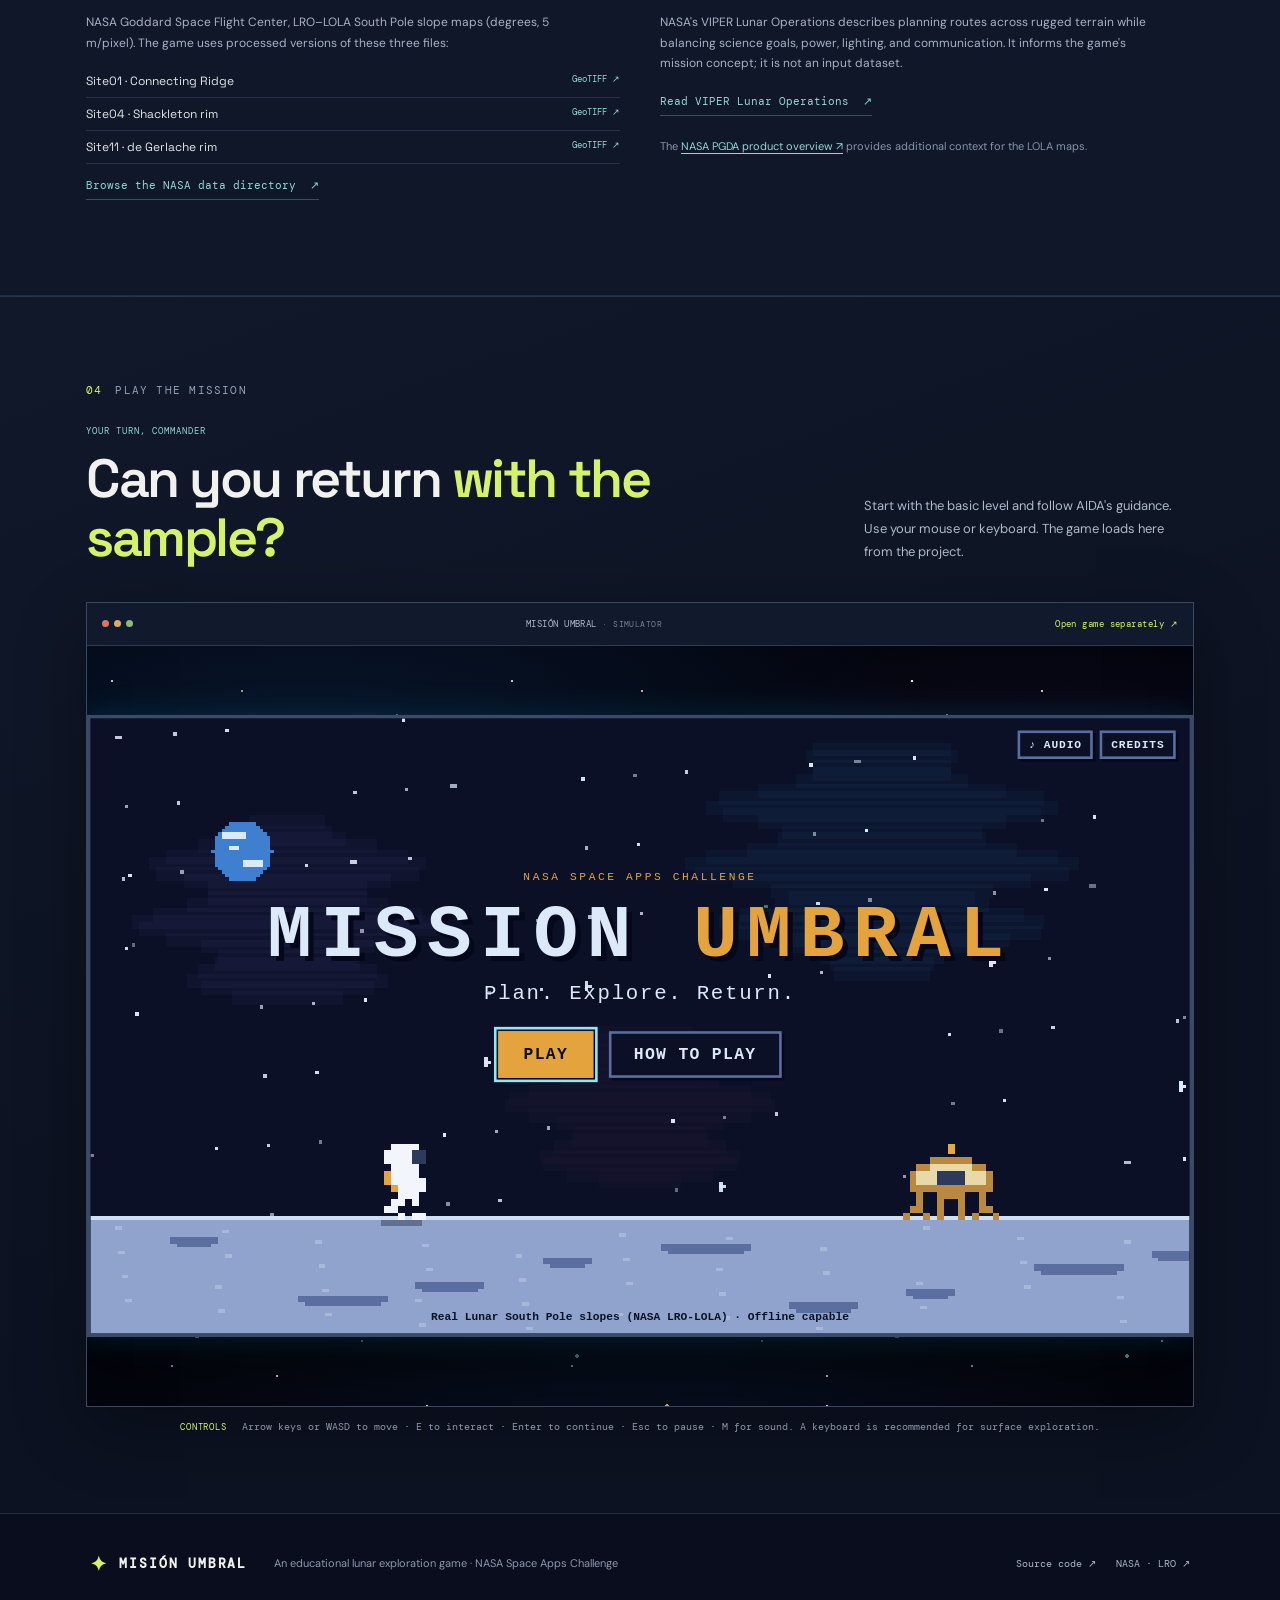
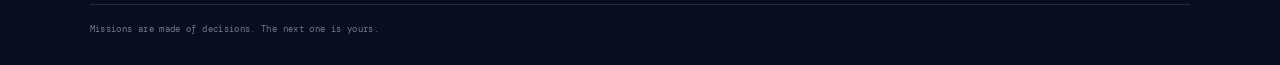
==== commit 321203f4: "fix(web): remove accent from header brand" ====
--- a/index.html
+++ b/index.html
@@ -10,7 +10,7 @@
 </head>
 <body>
   <header class="topbar">
-    <a class="brand" href="#inicio" aria-label="Misión Umbral, home"><span class="brand-mark" aria-hidden="true">✦</span> MISIÓN UMBRAL</a>
+    <a class="brand" href="#inicio" aria-label="Mision Umbral, home"><span class="brand-mark" aria-hidden="true">✦</span> MISION UMBRAL</a>
     <nav aria-label="Main navigation">
       <a href="#desafio">The challenge</a>
       <a href="#mision">The mission</a>
